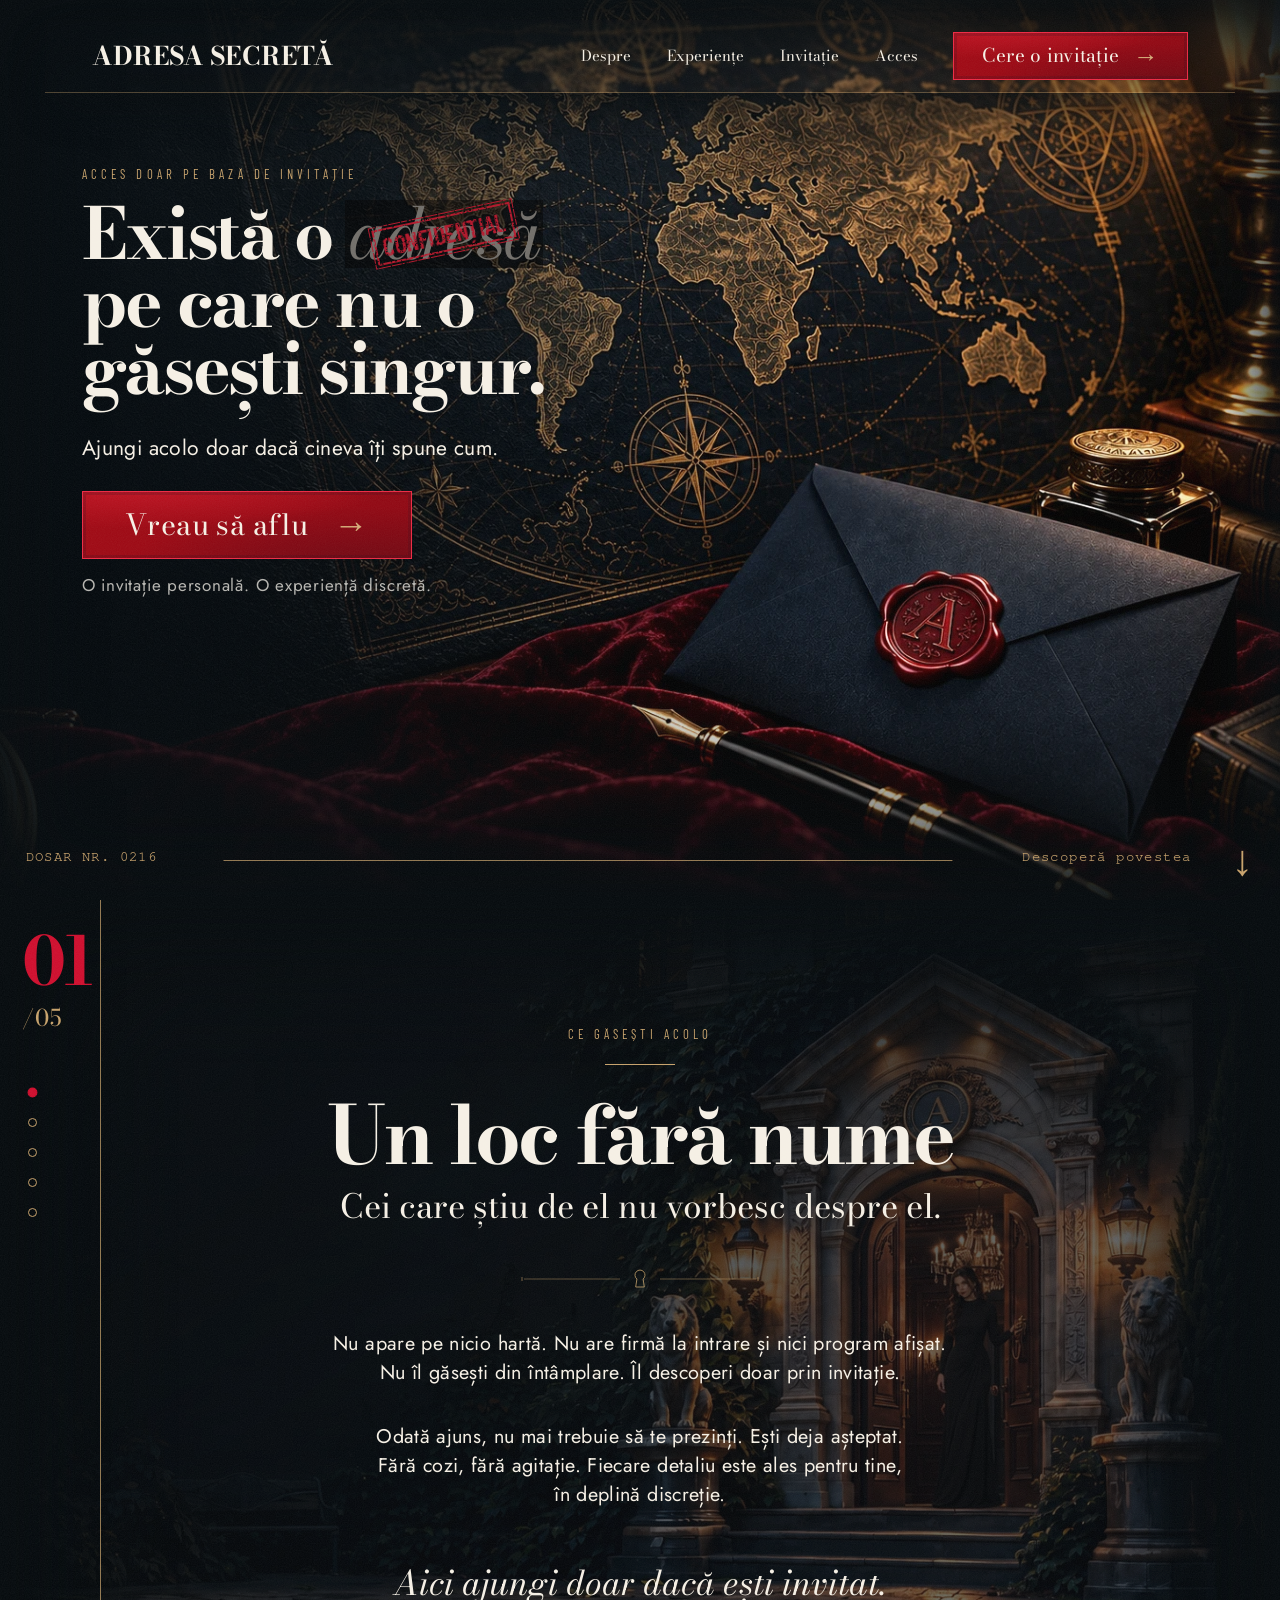
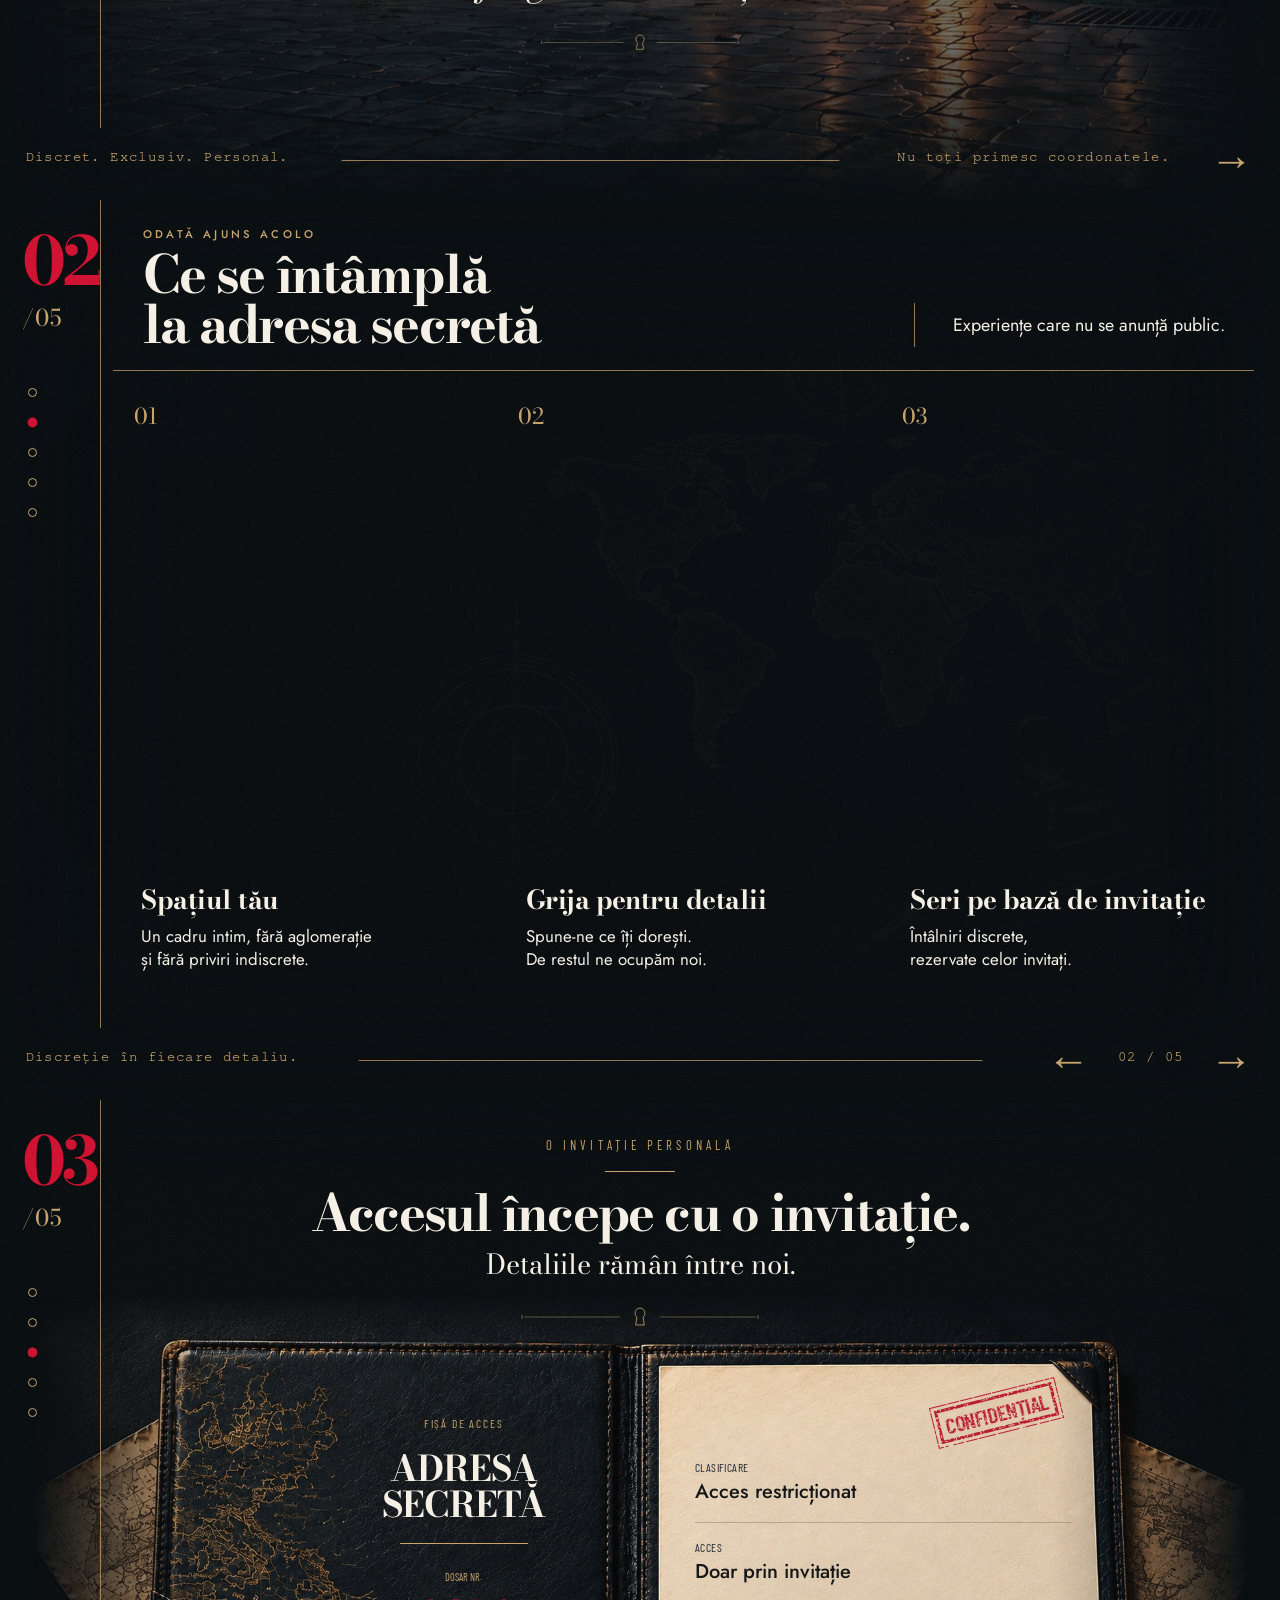
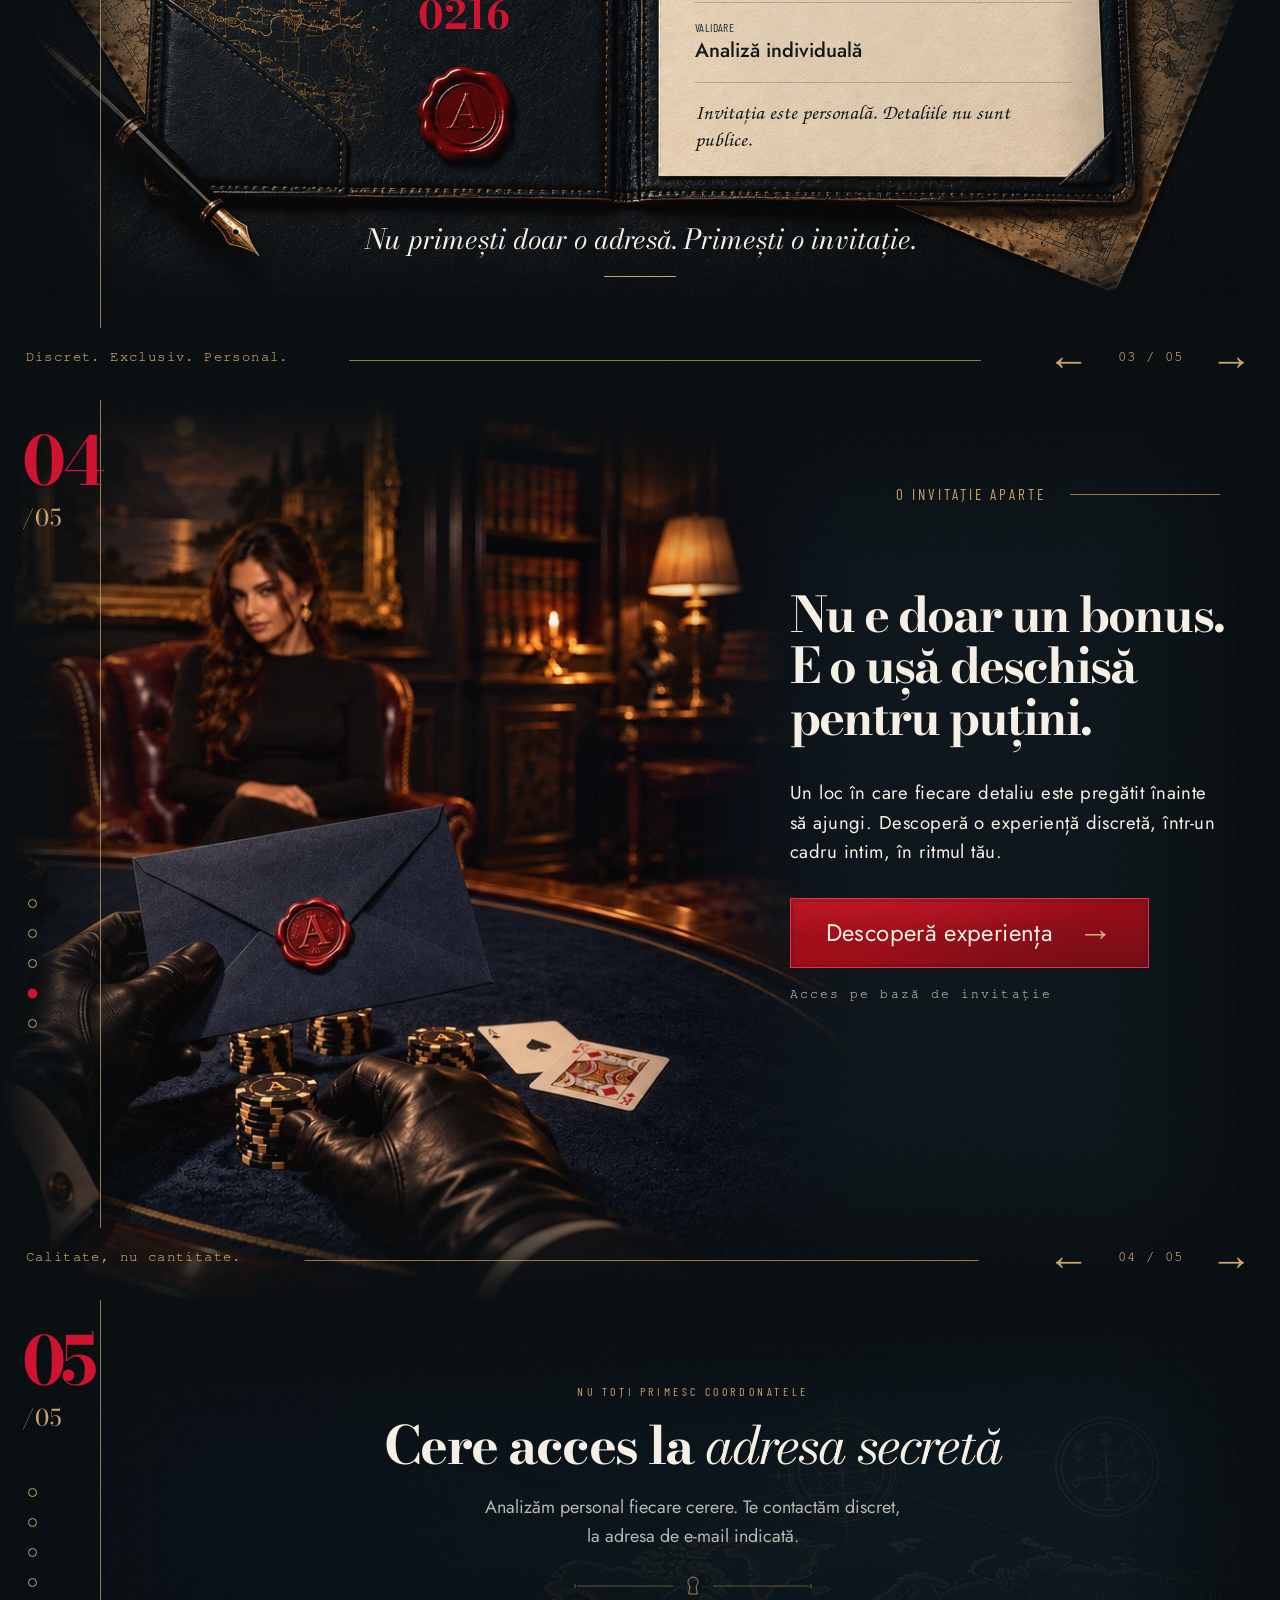
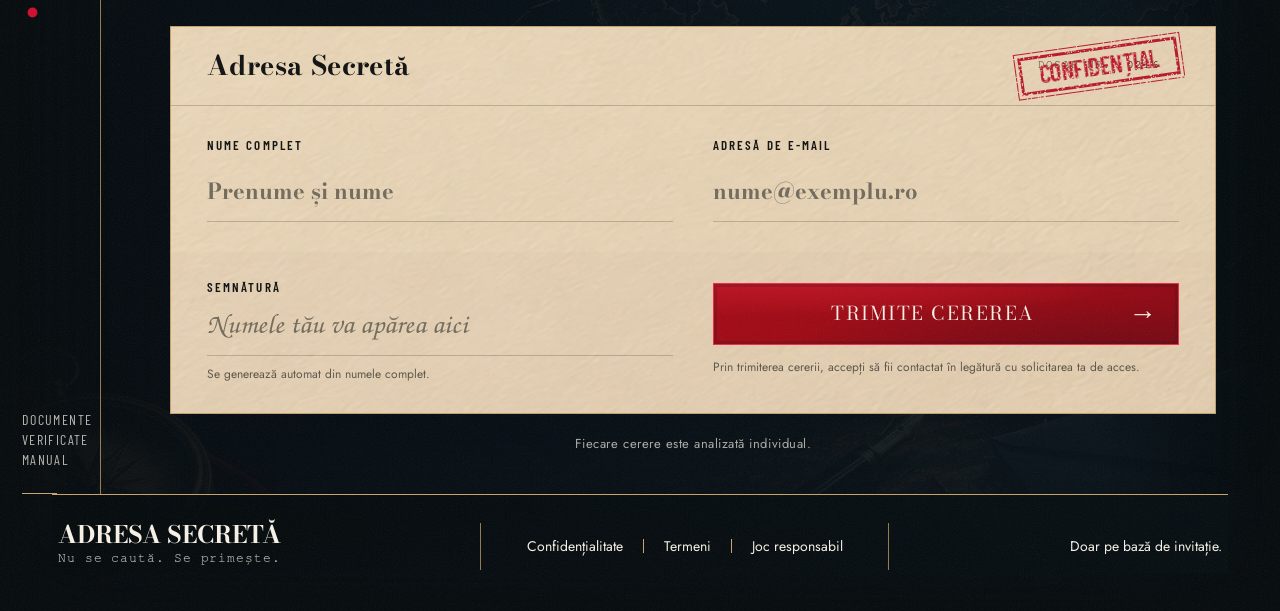
==== index.html @ 22acb85d "fix" ====
<!doctype html>
<html lang="ro">
  <head>
    <meta charset="utf-8" />
    <meta name="viewport" content="width=device-width,initial-scale=1" />
    <title>Adresa Secretă - Acces Doar Pe Bază De Invitație | Dosar 0216</title>
    <meta
      name="description"
      content="Există o adresă pe care nimeni n-o găsește singur. Acces discret, doar pe bază de invitație: spațiu privat, cereri tratate prioritar, seri fără anunț public. Cere să afli adresa."
    />
    <meta
      name="keywords"
      content="adresa secreta, acces pe baza de invitatie, club privat, membru select, experienta exclusiva, dosar 0216"
    />
    <meta name="author" content="Adresa Secretă" />
    <meta
      name="robots"
      content="index,follow,max-image-preview:large,max-snippet:-1"
    />
    <link rel="canonical" href="https://adresasecreta.ro/" />
    <link rel="alternate" hreflang="ro" href="https://adresasecreta.ro/" />
    <meta name="theme-color" content="#05090c" />
    <meta name="color-scheme" content="dark" />
    <meta name="format-detection" content="telephone=no" />

    <!-- Open Graph -->
    <meta property="og:type" content="website" />
    <meta property="og:site_name" content="Adresa Secretă" />
    <meta property="og:locale" content="ro_RO" />
    <meta property="og:url" content="https://adresasecreta.ro/" />
    <meta
      property="og:title"
      content="Adresa Secretă - Acces Doar Pe Bază De Invitație"
    />
    <meta
      property="og:description"
      content="Se ajunge acolo doar dacă cineva îți spune cum. Dosar 0216 - acces restricționat."
    />
    <meta
      property="og:image"
      content="https://adresasecreta.ro/assets/generated/social-preview.jpg"
    />
    <meta
      property="og:image:secure_url"
      content="https://adresasecreta.ro/assets/generated/social-preview.jpg"
    />
    <meta property="og:image:type" content="image/jpeg" />
    <meta property="og:image:width" content="1672" />
    <meta property="og:image:height" content="941" />
    <meta
      property="og:image:alt"
      content="Hartă aurie și invitație cu sigiliu roșu — Adresa Secretă"
    />

    <!-- Twitter -->
    <meta name="twitter:card" content="summary_large_image" />
    <meta
      name="twitter:title"
      content="Adresa Secretă - Acces Doar Pe Bază De Invitație"
    />
    <meta
      name="twitter:description"
      content="Se ajunge acolo doar dacă cineva îți spune cum. Dosar 0216 - acces restricționat."
    />
    <meta
      name="twitter:image"
      content="https://adresasecreta.ro/assets/generated/social-preview.jpg"
    />
    <meta
      name="twitter:image:alt"
      content="Hartă aurie și invitație cu sigiliu roșu — Adresa Secretă"
    />

    <!-- Icons & manifest -->
    <link rel="icon" href="assets/favicon.svg" type="image/svg+xml" />
    <link
      rel="icon"
      href="assets/favicon-32.png"
      sizes="32x32"
      type="image/png"
    />
    <link rel="apple-touch-icon" href="assets/apple-touch-icon.png" />
    <link rel="manifest" href="site.webmanifest" />
    <meta name="apple-mobile-web-app-title" content="Adresa Secretă" />
    <meta name="mobile-web-app-capable" content="yes" />
    <meta
      name="apple-mobile-web-app-status-bar-style"
      content="black-translucent"
    />

    <link rel="preload" as="image" href="assets/generated/hero-map-velvet-v3.webp" fetchpriority="high" />
    <link rel="preload" as="font" type="font/ttf" href="assets/fonts/bodoni-moda-bold.ttf" crossorigin />
    <link rel="stylesheet" href="styles.css" />
    <link rel="stylesheet" href="motion.css" />
    <link rel="stylesheet" href="modal.css" />

    <script>
      /* Arms the motion layer before first paint. The loader stays until
   motion.js finishes: DOM + assets, then a 2s hold. No timed fallback. */
      (function (d) {
        var r = d.documentElement;
        r.className += " js-motion is-loading";
        if ("scrollRestoration" in history)
          history.scrollRestoration = "manual";
      })(document);
    </script>
    <script src="motion.js" defer></script>
    <script src="modal.js" defer></script>
    <script src="form.js?v=20260921-2" defer></script>
    <script src="interactions.js" defer></script>

    <script type="application/ld+json">
      {
        "@context": "https://schema.org",
        "@graph": [
          {
            "@type": "Organization",
            "@id": "https://adresasecreta.ro/#organizatie",
            "name": "Adresa Secretă",
            "url": "https://adresasecreta.ro/",
            "description": "Acces discret, doar pe bază de invitație. Dosar 0216.",
            "slogan": "Nu se caută. Se primește.",
            "logo": {
              "@type": "ImageObject",
              "url": "https://adresasecreta.ro/assets/apple-touch-icon.png",
              "width": 180,
              "height": 180
            },
            "image": "https://adresasecreta.ro/assets/generated/social-preview.jpg",
            "contactPoint": {
              "@type": "ContactPoint",
              "contactType": "cereri de acces",
              "availableLanguage": ["ro"]
            }
          },
          {
            "@type": "WebSite",
            "@id": "https://adresasecreta.ro/#site",
            "url": "https://adresasecreta.ro/",
            "name": "Adresa Secretă",
            "inLanguage": "ro-RO",
            "publisher": { "@id": "https://adresasecreta.ro/#organizatie" }
          },
          {
            "@type": "WebPage",
            "@id": "https://adresasecreta.ro/#pagina",
            "url": "https://adresasecreta.ro/",
            "name": "Adresa Secretă - Acces Doar Pe Bază De Invitație",
            "description": "Există o adresă pe care nimeni n-o găsește singur. Se ajunge acolo doar dacă cineva îți spune cum.",
            "inLanguage": "ro-RO",
            "isPartOf": { "@id": "https://adresasecreta.ro/#site" },
            "about": { "@id": "https://adresasecreta.ro/#organizatie" },
            "primaryImageOfPage": {
              "@type": "ImageObject",
              "url": "https://adresasecreta.ro/assets/generated/social-preview.jpg",
              "width": 1672,
              "height": 941
            }
          }
        ]
      }
    </script>
  </head>
  <body>
    <a class="skip-link" href="#despre">Sari la conținut</a>
    <svg
      class="filter-defs"
      xmlns="http://www.w3.org/2000/svg"
      aria-hidden="true"
    >
      <defs>
        <filter id="worn-ink" x="-5%" y="-5%" width="110%" height="110%">
          <feTurbulence
            type="fractalNoise"
            baseFrequency=".65"
            numOctaves="3"
            seed="21"
            result="noise"
          />
          <feColorMatrix in="noise" type="luminanceToAlpha" result="alpha" />
          <feComponentTransfer in="alpha" result="holes">
            <feFuncA type="discrete" tableValues="0 0 0 1 1" />
          </feComponentTransfer>
          <feComposite in="SourceGraphic" in2="holes" operator="out" />
        </filter>
      </defs>
    </svg>
    <div
      class="loader"
      id="loader"
      role="status"
      aria-live="polite"
      aria-busy="true"
    >
      <div class="loader-frame" aria-hidden="true">
        <span class="cross"></span>
        <span class="cross"></span>
        <span class="cross"></span>
        <span class="cross"></span>
      </div>
      <div class="loader-inner">
        <p class="loader-eyebrow">DOSAR NR. 0216 - ACCES RESTRICȚIONAT</p>
        <div class="loader-brand">
          <strong>ADRESA SECRETĂ</strong>
        </div>
        <span class="stamp loader-stamp" aria-hidden="true">CONFIDENȚIAL</span>
        <div class="loader-track" aria-hidden="true">
          <i id="loader-fill"></i>
        </div>
        <p class="loader-meta">
          <span id="loader-msg">SE VERIFICĂ AUTORIZAȚIA</span>
          <b id="loader-pct">0%</b>
        </p>
        <small class="loader-note"
          >Document confidențial - se deschide doar pentru persoane
          autorizate</small
        >
      </div>
      <small class="loader-dossier" aria-hidden="true"
        >AS · 0216 · MMXXVI</small
      >
    </div>
    <div class="site v2">
      <header class="site-nav">
        <a class="brand" href="#top" aria-label="Adresa Secretă — prima pagină"><strong>ADRESA SECRETĂ</strong></a>
        <nav class="desktop-nav" aria-label="Navigație principală"><a href="#despre">Despre</a><a href="#cum-functioneaza">Experiențe</a><a href="#acces">Invitație</a><a href="#contact">Acces</a></nav>
        <a class="primary nav-cta" href="#contact">Cere o invitație <span aria-hidden="true">→</span></a>
        <details class="mobile-menu"><summary>Meniu <span aria-hidden="true">☰</span></summary><nav aria-label="Navigație mobilă"><a href="#despre">Despre</a><a href="#cum-functioneaza">Experiențe</a><a href="#acces">Invitație</a><a href="#contact">Acces</a></nav></details>
      </header>
      <main>
      <section class="hero screen" id="top" data-live-bg aria-labelledby="hero-title">
        <img class="hero-image" src="assets/generated/hero-map-velvet-v3.webp" alt="Hartă aurie înclinată pe piele bleumarin, cu plic sigilat cu ceară roșie, stilou și catifea vișinie în prim-plan" fetchpriority="high" width="1659" height="948" />
        <div class="hero-copy">
          <p class="eyebrow">ACCES DOAR PE BAZĂ DE INVITAȚIE</p>
          <h1 id="hero-title"><span>Există o <button class="hero-address" type="button"><em>adresă</em><span class="stamp hero-stamp" aria-hidden="true">CONFIDENȚIAL</span></button></span><span>pe care nu o</span><span>găsești singur.</span></h1>
          <p class="lede">Ajungi acolo doar dacă cineva îți spune cum.</p>
          <a href="#contact" class="primary hero-cta">Vreau să aflu <span aria-hidden="true">→</span></a>
          <p class="hero-footnote">O invitație personală. O experiență discretă.</p>
        </div>
        <div class="sec-foot"><span>DOSAR NR. 0216</span><a href="#despre">Descoperă povestea <b aria-hidden="true">↓</b></a></div>
      </section>
      <section class="content-section s1 screen" id="despre" data-live-bg aria-labelledby="about-title">
        <div class="sec-bg" aria-hidden="true"></div><aside class="index-rail"><div><b>01</b><span>/05</span><nav class="rail-dots" aria-label="Navigație secțiuni"><a href="#despre" aria-label="Despre" aria-current="step"><span></span></a><a href="#cum-functioneaza" aria-label="Experiențe"><span></span></a><a href="#acces" aria-label="Invitație"><span></span></a><a href="#intrebari" aria-label="Experiența privată"><span></span></a><a href="#contact" aria-label="Acces"><span></span></a></nav></div></aside><a class="sec-tag" href="#contact">Acces privat</a>
        <div class="section-head"><p class="eyebrow">CE GĂSEȘTI ACOLO</p><h2 id="about-title">Un loc fără nume</h2><p class="serif-subtitle">Cei care știu de el nu vorbesc despre el.</p><img class="access-rule" src="assets/access-rule.svg" width="240" height="32" alt="" aria-hidden="true" /></div>
        <div class="s1-story"><p>Nu apare pe nicio hartă. Nu are firmă la intrare și nici program afișat.<br class="desktop-break" /> Nu îl găsești din întâmplare. Îl descoperi doar prin invitație.</p><p>Odată ajuns, nu mai trebuie să te prezinți. Ești deja așteptat.<br class="desktop-break" /> Fără cozi, fără agitație. Fiecare detaliu este ales pentru tine,<br class="desktop-break" /> în deplină discreție.</p><p class="closing-quote">Aici ajungi doar dacă ești invitat.</p><img class="access-rule" src="assets/access-rule.svg" width="240" height="32" alt="" aria-hidden="true" /></div>
        <div class="sec-foot"><span>Discret. Exclusiv. Personal.</span><a href="#cum-functioneaza">Nu toți primesc coordonatele. <b aria-hidden="true">→</b></a></div>
      </section>
      <section class="content-section s2 screen" id="cum-functioneaza" aria-labelledby="experience-title">
        <div class="sec-bg" aria-hidden="true"></div>
        <aside class="index-rail"><div><b>02</b><span>/05</span><nav class="rail-dots" aria-label="Navigație secțiuni"><a href="#despre" aria-label="Despre"><span></span></a><a href="#cum-functioneaza" aria-label="Experiențe" aria-current="step"><span></span></a><a href="#acces" aria-label="Invitație"><span></span></a><a href="#intrebari" aria-label="Experiența privată"><span></span></a><a href="#contact" aria-label="Acces"><span></span></a></nav></div></aside><a class="sec-tag" href="#contact">Acces privat</a>
        <header class="section-head"><p class="eyebrow">ODATĂ AJUNS ACOLO</p><h2 id="experience-title">Ce se întâmplă<br />la adresa secretă</h2><p>Experiențe care nu se anunță public.</p></header>
        <div class="items s2-steps">
          <article class="item">
            <div class="item-image"><img src="assets/generated/woman-entrance-v2.webp" alt="Gazdă în rochie neagră la intrarea luminată a clubului, între doi lei de piatră și uși aurii deschise" loading="lazy" decoding="async" width="1254" height="1254" /></div>
            <span class="item-no">01</span>
            <div class="item-content"><h3>Spațiul tău</h3><p>Un cadru intim, fără aglomerație<br /> și fără priviri indiscrete.</p></div>
          </article>
          <article class="item">
            <div class="item-image"><img src="assets/generated/private-lounge.webp" alt="Salon privat cu canapele din catifea bleumarin, masă de marmură și șemineu aprins, în lumină caldă" loading="lazy" decoding="async" width="1254" height="1254" /></div>
            <span class="item-no">02</span>
            <div class="item-content"><h3>Grija pentru detalii</h3><p>Spune-ne ce îți dorești.<br /> De restul ne ocupăm noi.</p></div>
          </article>
          <article class="item">
            <div class="item-image"><img src="assets/generated/private-evening-v2.webp" alt="Masă discretă de joc cu jetoane și pahar de cristal în prim-plan, cu femeia în rochie neagră așezată într-un fotoliu în fundal" loading="lazy" decoding="async" width="1254" height="1254" /></div>
            <span class="item-no">03</span>
            <div class="item-content"><h3>Seri pe bază de invitație</h3><p>Întâlniri discrete,<br /> rezervate celor invitați.</p></div>
          </article>
        </div><div class="sec-foot"><span>Discreție în fiecare detaliu.</span><nav class="page-arrows" aria-label="Continuă explorarea"><a href="#despre" aria-label="Secțiunea anterioară">←</a><span>02 / 05</span><a href="#acces" aria-label="Secțiunea următoare">→</a></nav></div>
      </section>
      <section class="access-wrap screen" id="acces" aria-labelledby="invitation-title">
        <aside class="index-rail"><div><b>03</b><span>/05</span><nav class="rail-dots" aria-label="Navigație secțiuni"><a href="#despre" aria-label="Despre"><span></span></a><a href="#cum-functioneaza" aria-label="Experiențe"><span></span></a><a href="#acces" aria-label="Invitație" aria-current="step"><span></span></a><a href="#intrebari" aria-label="Experiența privată"><span></span></a><a href="#contact" aria-label="Acces"><span></span></a></nav></div></aside><a class="sec-tag" href="#contact">Acces privat</a>
        <header class="section-head"><p class="eyebrow">O INVITAȚIE PERSONALĂ</p><h2 id="invitation-title">Accesul începe cu o invitație.</h2><p class="serif-subtitle">Detaliile rămân între noi.</p><img class="access-rule" src="assets/access-rule.svg" width="240" height="32" alt="" aria-hidden="true" /></header>
        <article class="access-document" aria-labelledby="dossier-title">
          <img class="folio-art" src="assets/generated/open-invitation-folio.webp" alt="" loading="lazy" decoding="async" width="1774" height="887" />
          <div class="access-identity">
            <div class="access-identity-copy">
              <p class="access-top">FIȘĂ DE ACCES</p>
              <h3 id="dossier-title">ADRESA<br />SECRETĂ</h3>
              <div class="file-number"><small>DOSAR NR.</small><b>0216</b></div>
            </div>
          </div>
          <div class="access-card">
            <span class="stamp access-stamp">CONFIDENȚIAL</span>
            <dl class="access-grid">
              <div><dt>CLASIFICARE</dt><dd>Acces restricționat</dd></div>
              <div><dt>ACCES</dt><dd>Doar prin invitație</dd></div>
              <div><dt>VALIDARE</dt><dd>Analiză individuală</dd></div>
            </dl>
            <p class="access-bottom">Invitația este personală. Detaliile nu sunt publice.</p>
          </div>
        </article>
        <p class="access-quote closing-quote">Nu primești doar o adresă. Primești o invitație.</p>
        <div class="sec-foot"><span>Discret. Exclusiv. Personal.</span><nav class="page-arrows" aria-label="Continuă explorarea"><a href="#cum-functioneaza" aria-label="Secțiunea anterioară">←</a><span>03 / 05</span><a href="#intrebari" aria-label="Secțiunea următoare">→</a></nav></div>
      </section>
      <section class="content-section s3 screen" id="intrebari" data-live-bg aria-labelledby="private-title">
        <div class="sec-bg" aria-hidden="true"></div><aside class="index-rail"><div><b>04</b><span>/05</span><nav class="rail-dots" aria-label="Navigație secțiuni"><a href="#despre" aria-label="Despre"><span></span></a><a href="#cum-functioneaza" aria-label="Experiențe"><span></span></a><a href="#acces" aria-label="Invitație"><span></span></a><a href="#intrebari" aria-label="Experiența privată" aria-current="step"><span></span></a><a href="#contact" aria-label="Acces"><span></span></a></nav></div></aside><p class="sec-tag">O invitație aparte</p>
        <div class="section-head"><h2 id="private-title">Nu e doar un bonus.<br />E o ușă deschisă<br />pentru puțini.</h2><p class="s3-copy">Un loc în care fiecare detaliu este pregătit înainte să ajungi. Descoperă o experiență discretă, într-un cadru intim, în ritmul tău.</p><a href="#contact" class="primary s3-cta">Descoperă experiența <span aria-hidden="true">→</span></a><small class="s3-note">Acces pe bază de invitație</small></div>
        <div class="sec-foot"><span>Calitate, nu cantitate.</span><nav class="page-arrows" aria-label="Continuă explorarea"><a href="#acces" aria-label="Secțiunea anterioară">←</a><span>04 / 05</span><a href="#contact" aria-label="Secțiunea următoare">→</a></nav></div>
      </section>
      <section class="apply screen" id="contact" data-live-bg aria-labelledby="apply-title">
        <div class="sec-bg" aria-hidden="true"></div><aside class="index-rail"><div><b>05</b><span>/05</span><nav class="rail-dots" aria-label="Navigație secțiuni"><a href="#despre" aria-label="Despre"><span></span></a><a href="#cum-functioneaza" aria-label="Experiențe"><span></span></a><a href="#acces" aria-label="Invitație"><span></span></a><a href="#intrebari" aria-label="Experiența privată"><span></span></a><a href="#contact" aria-label="Acces" aria-current="step"><span></span></a></nav></div><small>DOCUMENTE<br />VERIFICATE<br />MANUAL</small></aside><span class="sec-tag">Acces privat</span>
        <div class="apply-layout">
          <header class="apply-content">
            <p class="eyebrow">NU TOȚI PRIMESC COORDONATELE</p>
            <h2 id="apply-title">Cere acces la <em>adresa secretă</em></h2>
            <p class="apply-intro">Analizăm personal fiecare cerere. Te contactăm discret,<br class="desktop-break" /> la adresa de e-mail indicată.</p>
            <img class="access-rule" src="assets/access-rule.svg" width="240" height="32" alt="" aria-hidden="true" />
          </header>
          <form class="access-form request-dossier" id="access-form" method="post" autocomplete="on" aria-labelledby="request-title" novalidate>
            <div class="request-heading">
              <h3 id="request-title" class="request-brand">Adresa Secretă</h3>
              <div class="request-reference">
                <p class="request-file">DOSAR NR. <b>0216</b></p>
                <span class="stamp request-stamp" role="status" aria-live="polite" aria-atomic="true">CONFIDENȚIAL</span>
              </div>
            </div>
            <div class="hp" aria-hidden="true"><label for="company">Companie</label><input id="company" name="company" type="text" tabindex="-1" autocomplete="off" /></div>
            <div class="request-fields">
              <div class="form-field">
                <label for="fullName"><span class="field-number" aria-hidden="true">01</span> Nume complet</label>
                <input required id="fullName" name="fullName" type="text" autocomplete="name" minlength="2" maxlength="80" spellcheck="false" placeholder="Prenume și nume" aria-describedby="name-error" />
                <p id="name-error" class="field-error" data-error-for="fullName" hidden></p>
              </div>
              <div class="form-field">
                <label for="email"><span class="field-number" aria-hidden="true">02</span> Adresă de e-mail</label>
                <input required id="email" name="email" type="email" autocomplete="email" maxlength="254" inputmode="email" spellcheck="false" autocapitalize="off" placeholder="nume@exemplu.ro" aria-describedby="email-error" />
                <p id="email-error" class="field-error" data-error-for="email" hidden></p>
              </div>
            </div>
            <div class="request-completion">
              <div class="form-field request-signature">
                <label for="signature">Semnătură</label>
                <input id="signature" name="signature" type="text" disabled aria-disabled="true" placeholder="Numele tău va apărea aici" aria-describedby="signature-help signature-error" />
                <small id="signature-help" class="field-help">Se generează automat din numele complet.</small>
                <p id="signature-error" class="field-error" data-error-for="signature" hidden></p>
              </div>
              <div class="request-action">
                <button class="primary submit-button" type="submit">TRIMITE CEREREA</button>
                <p class="form-note">Prin trimiterea cererii, accepți să fii contactat în legătură cu solicitarea ta de acces.</p>
              </div>
            </div>
            <p class="form-status" role="status" aria-live="polite"></p>
            <p class="success" role="status" tabindex="-1">Cererea a fost trimisă. Te vom contacta discret.</p>
          </form>
          <p class="apply-note">Fiecare cerere este analizată individual.</p>
        </div>
        <footer class="site-footer"><div class="footer-brand"><a href="#top">ADRESA SECRETĂ</a><span>Nu se caută. Se primește.</span></div><div class="footer-links"><span>Confidențialitate</span><i aria-hidden="true"></i><span>Termeni</span><i aria-hidden="true"></i><span>Joc responsabil</span></div><small>Doar pe bază de invitație.</small></footer>
      </section>
      </main>
    </div>
    <div class="modal" id="acces-modal" role="dialog" aria-modal="true" aria-labelledby="acces-modal-title" hidden><div class="modal-panel"><button class="modal-close" type="button" aria-label="Închide"><span>Închide</span><i aria-hidden="true">×</i></button><div class="modal-body"><p class="modal-eyebrow">DOSAR NR. 0216 · ACCES PRIVAT</p><h2 id="acces-modal-title">Cere acces la<br />adresa secretă</h2><p class="modal-lede">Analizăm personal fiecare cerere. Te contactăm discret, la adresa de e-mail indicată.</p><img class="access-rule" src="assets/access-rule.svg" width="240" height="32" alt="" aria-hidden="true" /><form class="access-form" id="modal-access-form" method="post" autocomplete="on" novalidate>
      <p class="form-heading">CERERE DE ACCES</p>
      <div class="hp" aria-hidden="true"><label for="modal-company">Companie</label><input id="modal-company" name="company" type="text" tabindex="-1" autocomplete="off" /></div>
      <div class="form-field"><label for="modal-fullName">Nume complet</label><input required id="modal-fullName" name="fullName" type="text" autocomplete="name" minlength="2" maxlength="80" spellcheck="false" placeholder="Prenume și nume" aria-describedby="modal-name-error" /><p id="modal-name-error" class="field-error" data-error-for="fullName" hidden></p></div>
      <div class="form-field"><label for="modal-email">Adresă de e-mail</label><input required id="modal-email" name="email" type="email" autocomplete="email" maxlength="254" inputmode="email" spellcheck="false" autocapitalize="off" placeholder="nume@exemplu.ro" aria-describedby="modal-email-error" /><p id="modal-email-error" class="field-error" data-error-for="email" hidden></p></div>
      <div class="form-field"><label for="modal-signature">Semnătură</label><input id="modal-signature" name="signature" type="text" disabled aria-disabled="true" placeholder="Numele tău va apărea aici" aria-describedby="modal-signature-help modal-signature-error" /><small id="modal-signature-help" class="field-help">Se generează automat din numele complet.</small><p id="modal-signature-error" class="field-error" data-error-for="signature" hidden></p></div>
      <button class="primary submit-button" type="submit">TRIMITE CEREREA</button>
      <p class="form-note">Prin trimiterea cererii, accepți să fii contactat în legătură cu solicitarea ta de acces.</p>
      <p class="form-status" role="status" aria-live="polite"></p>
      <p class="success" role="status" tabindex="-1">Cererea a fost trimisă. Te vom contacta discret.</p>
    </form><small class="modal-dossier">Doar pe bază de invitație.</small></div></div></div>
  </body>
</html>
---- styles.css ----
/* Adresa Secretă — reference design. All photography and fonts are served locally. */
@font-face {
  font-family: ASDisplay;
  src: url('assets/fonts/bodoni-moda-bold.ttf') format('truetype');
  font-weight: 700;
  font-display: swap;
}

@font-face {
  font-family: ASDisplay;
  src: url('assets/fonts/bodoni-moda-regular.ttf') format('truetype');
  font-weight: 400 600;
  font-display: swap;
}

@font-face {
  font-family: ASDisplay;
  src: url('assets/fonts/bodoni-moda-italic.ttf') format('truetype');
  font-weight: 400 700;
  font-style: italic;
  font-display: swap;
}

@font-face {
  font-family: ASBody;
  src: url('assets/fonts/jost-regular.ttf') format('truetype');
  font-weight: 400;
  font-display: swap;
}

@font-face {
  font-family: ASBody;
  src: url('assets/fonts/jost-medium.ttf') format('truetype');
  font-weight: 500 700;
  font-display: swap;
}

@font-face {
  font-family: ASCondensed;
  src: url('assets/fonts/barlow-condensed.ttf') format('truetype');
  font-weight: 400;
  font-display: swap;
}

@font-face {
  font-family: ASCondensed;
  src: url('assets/fonts/barlow-condensed-semibold.ttf') format('truetype');
  font-weight: 600 800;
  font-display: swap;
}

@font-face {
  font-family: ASMono;
  src: url('assets/fonts/NimbusMonoPS-Regular.otf') format('opentype');
  font-display: swap;
}

@font-face {
  font-family: ASSignature;
  src: url('assets/fonts/Z003-MediumItalic.otf') format('opentype');
  font-weight: 400;
  font-display: swap;
}

:root {
  --white: #f5efe4;
  --cream: #f5efe4;
  --gold: #c6a16a;
  --muted: #b6b5b0;
  --red: #ce0c2c;
  --serif: ASDisplay,Georgia,serif;
  --body: ASBody,Arial,sans-serif;
  --label: ASCondensed,Arial,sans-serif;
  --mono: ASMono,monospace;
  --line: rgba(198,161,106,.73);
  --line-soft: rgba(198,161,106,.37);
  --frame: 20px;
  --index-rail-width: clamp(94px,7.9vw,150px);
  --img-grain: url('assets/grain.svg');
  --line-loader: #c6a16a66;
  --line-track: #c6a16a33;
  --red-stamp-ink: #bf142b;
  --sage-100: #f5efe4;
  --sage-400: #b6b5b0;
  --sage-600: #c6a16a;
  --sage-700: #999b98;
  --sage-800: #969a96;

  /* Original atmosphere: shared by every section and the loading screen. */
  --ink: #060c10;
  --navy: #091720;
  --ink-loader: #04080b;
  --ink-page: #05090c;
  --ink-hero: #03090d;
  --ink-access: #050b0e;
  --ink-menu: #071018;
  --red-deep: #7c0a16;
  --red-edge: #e2464d;
  --shadow-card: #0009;
  --shadow-btn: #28030938;
  --shadow-redaction: #b6bab536;
  --shadow-section: #04090c;
  --section-pad-y: 55px;
  --scrim-section: linear-gradient(
      90deg,
      var(--shadow-section) 0%,
      transparent 14%,
      transparent 86%,
      var(--shadow-section) 100%
    ),
    linear-gradient(
      180deg,
      #04090ce8 0%,
      transparent 18%,
      transparent 82%,
      #04090ce8 100%
    );
  --red-stamp-outline: #b90d2288;
  --bg-site: linear-gradient(115deg, #03070acc, #061019e8);
  --bg-nav: linear-gradient(90deg, #060c10d9, #081118b8);
  --bg-primary: radial-gradient(135% 120% at 16% -15%, #c31424 0%, transparent 58%),
    radial-gradient(120% 150% at 88% 115%, #6d0711 0%, transparent 62%),
    linear-gradient(135deg, #a10813, #8b0611);
  --bg-section: linear-gradient(110deg, #050c1200, #06131b00);
  --bg-section-light: linear-gradient(#f3f0e65c, #dfdbd335);
  --bg-s3: linear-gradient(135deg, #03090ced, #081116eb);
  --bg-apply: linear-gradient(95deg, #040a0fef, #051219ed);
  --bg-footer: linear-gradient(120deg, #02070aec, #040c10db);
  --bg-redaction: linear-gradient(155deg, #000d, #03080bdd);
  --bg-loader: radial-gradient(125% 95% at 50% 38%, #0d1a24d9, #04090cf2 70%),
    linear-gradient(160deg, #070e14, #03080b);
  --bg-progress: linear-gradient(90deg, var(--red-deep), var(--red-edge));
  --bg-barcode: repeating-linear-gradient(
    90deg,
    #172022 0 1px,
    transparent 1px 3px,
    #172022 3px 5px,
    transparent 5px 6px,
    #172022 6px 7px,
    transparent 7px 10px
  );
  --scrim-hero: linear-gradient(
    90deg,
    #03090de0 0%,
    #03090d99 27%,
    #03090d2b 49%,
    transparent 66%
  ), linear-gradient(
    180deg,
    #04090cb3 0%,
    transparent 24%,
    transparent 78%,
    #04090ccc 100%
  );
  --scrim-hero-photo: linear-gradient(
    0deg,
    #03090d,
    #03090d5c 38%,
    #03090d12 72%,
    #03090d2b
  );
  --scrim-access: linear-gradient(90deg, #07101715, #020a0f77 52%, #06121c44),
    linear-gradient(
      0deg,
      #040c11bb,
      transparent 30%,
      transparent 70%,
      #040c1180
    );
  --scrim-loader: linear-gradient(0deg, #02080bd9, transparent 45%, #02080b99);
  --img-hero-image: url('assets/generated/hero-map-v2.webp');
  --grain-opacity: .13;
  --ambient-opacity: .055;
}

* {
  box-sizing: border-box;
}

html {
  scroll-behavior: smooth;
  scroll-padding-top: 0;
}

body {
  margin: 0;
  background: var(--ink-page);
  color: var(--white);
  font: 400 18px/1.5 var(--body);
  -webkit-font-smoothing: antialiased;
}

body,button,input {
  font-synthesis: none;
}

a {
  color: inherit;
  text-decoration: none;
}

button,input {
  font: inherit;
}

button,a,summary {
  -webkit-tap-highlight-color: transparent;
}

button,summary {
  cursor: pointer;
}

img {
  display: block;
  max-width: 100%;
}

h1,h2,h3,p {
  margin: 0;
}

h1,h2,h3 {
  font-family: var(--serif);
  font-weight: 700;
}

button {
  color: inherit;
}

i {
  font-style: normal;
}

::selection {
  color: var(--white);
  background: #9e1429;
}

:focus-visible {
  outline: 2px solid var(--gold);
  outline-offset: 6px;
}

[hidden] {
  display: none!important;
}

.filter-defs {
  position: absolute;
  width: 0;
  height: 0;
  overflow: hidden;
}

.skip-link {
  position: fixed;
  top: 10px;
  left: 20px;
  z-index: 400;
  padding: 12px 20px;
  background: var(--ink);
  border: 1px solid var(--gold);
  transform: translateY(-150%);
}

.skip-link:focus {
  transform: none;
}

.site {
  position: relative;
  isolation: isolate;
  overflow: hidden;
  background: var(--bg-site), var(--ink-page);
}

/* The original continuous grain sits over photography and empty areas alike. */
.site:after {
  content: "";
  position: absolute;
  inset: 0;
  z-index: 20;
  pointer-events: none;
  opacity: var(--grain-opacity);
  background: var(--img-grain) repeat;
  mix-blend-mode: screen;
}

.screen {
  position: relative;
  isolation: isolate;
  min-height: max(760px,100svh);
  overflow: hidden;
  background: var(--bg-section), var(--ink-page);
}

.screen:before {
  content: "";
  position: absolute;
  inset: 0;
  z-index: -1;
  background: var(--scrim-section);
  box-shadow: inset 0 0 72px 24px var(--shadow-section);
  pointer-events: none;
}

.screen:after {
  content: "";
  position: absolute;
  /* inset: var(--frame); */
  /* border: 1px solid var(--line); */
  pointer-events: none;
  z-index: 5;
}

.sec-bg {
  position: absolute;
  inset: 0;
  z-index: -2;
  background-size: cover;
  background-position: center;
  transform: translate3d(0,calc(var(--p,0)*-14px),0);
  pointer-events: none;
}

.eyebrow {
  color: var(--gold);
  font: 400 clamp(12px,1vw,16px)/1.5 var(--label);
  letter-spacing: .32em;
  text-transform: uppercase;
}

.primary {
  position: relative;
  display: inline-flex;
  align-items: center;
  justify-content: center;
  gap: 25px;
  min-height: 64px;
  padding: 14px 34px;
  border: 1px solid #ec2842;
  box-shadow: inset 0 0 0 3px #390c1d38;
  background: var(--bg-primary);
  color: var(--cream);
  font: 400 26px/1.25 var(--serif);
  letter-spacing: .015em;
  text-align: center;
  transition: filter .25s,box-shadow .25s,transform .25s;
}

.primary:hover {
  filter: brightness(1.16);
  box-shadow: 0 8px 30px #a2082226,inset 0 0 0 3px #390c1d38;
}

.primary span {
  font: 300 35px/1 var(--body);
  color: #d4ad79;
}

.primary:disabled {
  opacity: .65;
  cursor: wait;
  transform: none;
}

.access-rule {
  display: block;
  width: 240px;
  max-width: 100%;
  height: auto;
  margin: 30px auto;
}

.stamp {
  display: inline-block;
  width: max-content;
  padding: .08em .24em;
  border: 3px solid currentColor;
  outline: 1px solid currentColor;
  outline-offset: 3px;
  color: #b71329;
  font: 600 34px/1.1 var(--label);
  transform: rotate(-14deg);
  filter: url(#worn-ink);
  letter-spacing: -.02em;
}

.site-nav {
  position: absolute;
  top: var(--frame);
  left: calc(var(--frame) + 25px);
  right: calc(var(--frame) + 25px);
  z-index: 10;
  height: 73px;
  display: flex;
  align-items: center;
  gap: 35px;
  padding: 0 3.7vw;
  backdrop-filter: blur(1.5px);
  border-bottom: 1px solid var(--line-soft);
  /* background: var(--bg-nav); */
  box-shadow: 0 20px 40px -12px var(--shadow-section);
}

.brand {
  margin-right: auto;
  white-space: nowrap;
  font: 700 clamp(22px,2vw,34px)/1 var(--serif);
  letter-spacing: .015em;
}

.desktop-nav {
  display: flex;
  align-items: center;
  gap: 36px;
  font: 400 15px/1.2 var(--serif);
}

.desktop-nav a {
  padding: 16px 0;
  transition: color .2s;
}

.desktop-nav a:hover {
  color: var(--gold);
}

.nav-cta {
  font-size: 19px;
  min-height: 48px;
  padding: 10px 28px;
  gap: 14px;
}

.nav-cta span {
  font-size: 25px;
}

.mobile-menu {
  display: none;
}

.hero {
  min-height: max(760px,100svh);
  background: var(--ink-hero);
}

.hero-image {
  position: absolute;
  inset: 0;
  z-index: -2;
  width: 100%;
  height: 100%;
  object-fit: cover;
  object-position: right center;
  transform: none;
}

.hero:before {
  background: var(--scrim-hero);
  opacity: 1;
  z-index: -1;
}

.hero-copy {
  position: relative;
  width: 53%;
  padding-top: clamp(165px,18.3vh,230px);
  margin-left: 6.4vw;
  padding-bottom: 175px;
}

.hero .eyebrow {
  display: flex;
  align-items: center;
  gap: 18px;
  white-space: nowrap;
}

.form-field .field-number {
  display: none !important;

}

/* .hero .eyebrow:after {
  content: "";
  width: 180px;
  max-width: 23%;
  height: 1px;
  background: var(--line-soft);
} */

.hero h1 {
  font-size: clamp(56px,5.55vw,108px);
  line-height: .95;
  letter-spacing: -.03em;
  margin-top: 16px;
}

.hero h1>span {
  display: block;
}

.hero h1 em {
  font-weight: 400;
}

.lede {
  font-size: clamp(18px,1.65vw,30px);
  line-height: 1.45;
  margin-top: 30px;
  letter-spacing: .018em;
}

.hero-cta {
  margin-top: 28px;
  min-width: 330px;
  font-size: 29px;
  min-height: 68px;
}

.hero-footnote {
  margin-top: 14px;
  color: var(--muted);
  font-size: 17px;
  letter-spacing: .045em;
}

.hero-address {
  position: relative;
  isolation: isolate;
  display: inline-block;
  padding: 0;
  border: 0;
  background: transparent;
  font: inherit;
  letter-spacing: inherit;
  vertical-align: baseline;
  white-space: nowrap;
}

.s1 .sec-tag,.s2 .sec-tag, .access-wrap .sec-tag, .apply .sec-tag {
  display: none !important;
}


.hero-address:before {
  content: "";
  position: absolute;
  inset: 0 -.04em;
  z-index: 1;
  background: rgb(0 0 0 / 54%);
  pointer-events: none;
  transition: opacity .25s ease;
}

.hero-stamp {
  position: absolute;
  top: 50%;
  left: 50%;
  z-index: 2;
  font-size: .36em;
  border-width: .08em;
  outline-offset: .09em;
  opacity: .96;
  transform: translate(-50%,-50%) rotate(-12deg);
  pointer-events: none;
  transition: opacity .25s ease;
}

.hero-address:is(:hover,:focus):before,
.hero-address:is(:hover,:focus) .hero-stamp {
  opacity: 0;
}

.index-rail {
  position: absolute;
  left: 0;
  top: 0;
  bottom: 72px;
  width: var(--index-rail-width);
  border-right: 1px solid var(--line);
  display: flex;
  flex-direction: column;
  justify-content: space-between;
  padding: 30px 0 0 1.7vw;
  z-index: 3;
}

.index-rail b {
  display: block;
  color: var(--red);
  font: 700 67px/.95 var(--serif);
  letter-spacing: -.06em;
}

.index-rail>div>span {
  display: block;
  margin-top: 12px;
  color: var(--gold);
  font: 400 23px/1 var(--serif);
  letter-spacing: .04em;
}

.index-rail small {
  font: 400 14px/1.4 var(--label);
  color: var(--muted);
  letter-spacing: .1em;
}

.index-rail small:after {
  content: "";
  display: block;
  margin-top: 24px;
  width: 35px;
  height: 1px;
  background: var(--gold);
}

.rail-dots {
  display: flex;
  flex-direction: column;
  align-items: flex-start;
  gap: 1px;
  margin: 49px 0 0 -4px;
}

.rail-dots a {
  display: grid;
  place-items: center;
  width: 30px;
  height: 29px;
}

.rail-dots a span {
  width: 9px;
  height: 9px;
  border: 1px solid var(--gold);
  border-radius: 50%;
  transition: background .2s,transform .2s;
}

.rail-dots a[aria-current] span {
  background: var(--red);
  border-color: var(--red);
  transform: scale(1.1);
}

.rail-dots a:hover span {
  background: var(--gold);
  transform: scale(1.2);
}

.sec-tag {
  position: absolute;
  right: 60px;
  top: 67px;
  color: var(--gold);
  font: 400 15px/1.4 var(--label);
  letter-spacing: .2em;
  text-transform: uppercase;
  display: flex;
  align-items: center;
  gap: 24px;
  z-index: 3;
}

.sec-tag:before {
  content: "";
  width: 1px;
  height: 33px;
  background: var(--line-soft);
}

.section-head {
  text-align: center;
  position: relative;
}

.section-head h2 {
  letter-spacing: -.035em;
  line-height: 1.05;
}

.section-head .serif-subtitle {
  font: 400 clamp(25px,2.6vw,46px)/1.35 var(--serif);
  margin-top: 6px;
}

.closing-quote {
  font: italic 400 clamp(26px,2.65vw,48px)/1.4 var(--serif);
}

.sec-foot {
  position: absolute;
  bottom: 18px;
  left: 2vw;
  right: 2vw;
  min-height: 54px;
  padding: 10px 0 0;
  display: flex;
  align-items: center;
  justify-content: space-between;
  gap: 30px;
  color: var(--gold);
  font: 400 14px/1.5 var(--mono);
  letter-spacing: .1em;
}

.sec-foot>span {
  display: flex;
  align-items: center;
  flex: 1;
  min-width: 0;
  gap: clamp(10px,2vw,30px);
}

.sec-foot>span:after {
  content: "";
  flex: 1 0 20px;
  height: 1px;
  background: var(--line);
  transform: scaleX(.9);
}

.sec-foot>a {
  display: flex;
  align-items: center;
  gap: 40px;
}

.sec-foot b {
  font: 300 43px/1 var(--body);
}

.page-arrows {
  display: flex;
  align-items: center;
  gap: 26px;
  white-space: nowrap;
  color: inherit;
  font: inherit;
  letter-spacing: inherit;
}

.page-arrows a {
  display: grid;
  place-items: center;
  width: 45px;
  min-height: 44px;
  font: 300 43px/1 var(--body);
  transition: color .2s,transform .2s;
}

.page-arrows a:hover {
  color: var(--white);
  transform: translateX(3px);
}

.s1 {
  padding: 125px 8vw 136px;
}

/* The entrance stays faint behind the story; the section scrim softens its edges. */
.s1 .sec-bg {
  background-image: url('assets/generated/entrance-night-woman.webp');
  background-position: right center;
  opacity: 0.4;
  mask-image: linear-gradient(147deg, #040c1100, #000 63%, 72%, #000);
}

/* A barely visible engraved map sits behind the experience cards. */
.s2 .sec-bg {
  background-image: var(--img-hero-image);
  background-size: cover;
  background-position: center;
  opacity: .035;
  mask-image: radial-gradient(ellipse at 58% 48%, #000 18%, transparent 78%);
}

.s1 .section-head .eyebrow:after,.access-wrap .section-head .eyebrow:after {
  content: "";
  display: block;
  width: 70px;
  height: 1px;
  background: var(--gold);
  margin: 20px auto 28px;
}

.s1 h2 {
  font-size: clamp(56px,6.3vw,116px);
}

.s1 .access-rule {
  margin: 34px auto;
}

.s1-story {
  max-width: 1020px;
  margin: 0 auto;
  text-align: center;
  font-size: clamp(19px,1.55vw,28px);
  line-height: 1.45;
  letter-spacing: .018em;
}

.s1-story>p+p {
  margin-top: 36px;
}

.s1-story .closing-quote {
  margin-top: 51px;
  letter-spacing: 0;
}

.s1-story .access-rule {
  margin: 22px auto 0;
  width: 200px;
}

.s2 {
  display: flex;
  flex-direction: column;
  padding: 26px 2vw 98px calc(var(--index-rail-width) + 12px);
}

.s2:after {
  display: none;
}

.s2 .sec-tag {
  top: 28px;
  right: 2vw;
  font: 400 11px/1.5 var(--body);
  letter-spacing: .25em;
}

.s2 .sec-tag:before {
  display: none;
}

.s2 .section-head {
  display: grid;
  grid-template-columns: minmax(0,1fr) auto;
  column-gap: 3vw;
  padding: 0 2.3vw 20px;
  border-bottom: 1px solid var(--line);
  text-align: left;
}

.s2 .section-head .eyebrow {
  grid-column: 1;
  font-family: var(--body);
  font-size: clamp(11px,.88vw,16px);
  letter-spacing: .3em;
  font-weight: 500;
}

.s2 h2 {
  grid-column: 1;
  grid-row: 2;
  font-size: clamp(42px,4.1vw,78px);
  margin-top: 7px;
  line-height: .95;
}

.s2 .section-head>p:last-child {
  grid-column: 2;
  grid-row: 2;
  align-self: end;
  max-width: 31vw;
  padding: 9px 0 9px 3vw;
  margin: 0 0 3px;
  border-left: 1px solid var(--line);
  font-size: clamp(17px,1.4vw,25px);
  line-height: 1.45;
}

.s2-steps {
  display: grid;
  flex: 1;
  grid-template-columns: repeat(3,minmax(0,1fr));
  gap: clamp(12px,.9vw,20px);
  min-height: clamp(500px,43.1vw,830px);
  margin-top: 20px;
}

.item {
  position: relative;
  isolation: isolate;
  display: grid;
  align-items: end;
  min-width: 0;
  overflow: hidden;
  text-align: left;
}

.item-image {
  position: absolute;
  inset: 0 0 80px;
  z-index: -1;
  overflow: hidden;
  /* Fade the artwork into the section while keeping the copy crisp. */
  mask-image:
    linear-gradient(90deg,transparent,#0006 5%,#000 18%,#000 82%,#0006 95%,transparent),
    linear-gradient(180deg,transparent,#0008 7%,#000 18%,#000 62%,#0008 82%,transparent);
  mask-composite: intersect;
  mask-repeat: no-repeat;
}

.item img {
  width: 100%;
  height: 100%;
  object-fit: cover;
  transition: transform 1s cubic-bezier(.2,.65,.3,1),filter .6s;
}

.item:hover img {
  transform: scale(1.035);
  filter: brightness(1.06);
}

.item-content {
  position: relative;
  padding: 22px clamp(20px,2.2vw,40px) 30px;
}

.item-no {
  position: absolute;
  top: 8px;
  left: 8px;
  min-width: 50px;
  padding: 6px 10px 9px;
  color: var(--gold);
  font: 400 clamp(22px,1.65vw,30px)/1 var(--serif);
  text-align: center;
}

.item h3 {
  font-size: clamp(23px,2.05vw,40px);
  line-height: 1.18;
  letter-spacing: -.02em;
}

.item p {
  margin-top: 10px;
  font-size: clamp(16px,1.32vw,24px);
  line-height: 1.4;
}

/* S03: live text on the two leaves of the open invitation dossier. */
.access-wrap {
  --img-folio: url('assets/generated/open-invitation-folio.webp');
  --folio-ink: #19212a;
  --folio-line: #57513c55;
  min-height: max(800px,100svh);
  padding: 36px 2.5vw 105px;
}

.access-wrap .sec-tag {
  top: 42px;
  right: 3vw;
}

.access-wrap .section-head {
  position: relative;
  z-index: 2;
  max-width: 1300px;
  margin: 0 auto;
}

.access-wrap .section-head .eyebrow:after {
  margin: 16px auto 14px;
}

.access-wrap h2 {
  font-size: clamp(40px,3.95vw,76px);
  line-height: 1.07;
}

.access-wrap .section-head .serif-subtitle {
  font-size: clamp(24px,2.15vw,40px);
}

.access-wrap .access-rule {
  margin: 18px auto 0;
}

.access-document {
  position: relative;
  container-type: inline-size;
  width: 100%;
  max-width: 1850px;
  aspect-ratio: 2;
  margin: -3vw auto -6.5vw;
  isolation: isolate;
}

.folio-art {
  position: absolute;
  inset: 0;
  width: 100%;
  height: 100%;
  object-fit: contain;
  pointer-events: none;
  /* Feather the photograph on all four sides while the live text stays crisp. */
  mask-image:
    linear-gradient(90deg,transparent,#0003 4%,#000000b3 10%,#000 18%,#000 84%,#000000b3 92%,#0003 97%,transparent),
    linear-gradient(180deg,transparent,#000 7%,#000 88%,transparent);
  mask-composite: intersect;
  mask-repeat: no-repeat;
}

.access-identity {
  position: absolute;
  top: 20%;
  left: 25%;
  width: 21%;
  text-align: center;
}

.access-top {
  margin-bottom: 1.6cqw;
  color: var(--gold);
  font: 400 clamp(11px,.95cqw,18px)/1.2 var(--label);
  letter-spacing: .16em;
}

.access-identity h3 {
  color: var(--white);
  font-size: clamp(25px,2.9cqw,55px);
  line-height: 1.03;
  letter-spacing: -.025em;
}

.file-number {
  width: 50%;
  margin: 1.65cqw auto 0;
  padding-top: 1.5cqw;
  border-top: 1px solid var(--gold);
}

.file-number small {
  color: var(--gold);
  font: 400 clamp(10px,.85cqw,16px)/1.2 var(--label);
  white-space: nowrap;
}

.file-number b {
  display: block;
  margin-top: .4cqw;
  color: var(--red);
  font: 700 clamp(32px,3.2cqw,61px)/1.1 var(--serif);
}

.access-card {
  position: absolute;
  top: 13%;
  left: 54.5%;
  width: 31%;
  height: 63%;
  display: flex;
  flex-direction: column;
  padding-top: 5.7cqw;
  color: var(--folio-ink);
}

.access-grid {
  display: grid;
  flex: 1;
  grid-template-rows: repeat(3,1fr);
  margin: 0;
}

.access-grid>div {
  display: flex;
  flex-direction: column;
  justify-content: center;
  gap: .3cqw;
  padding: .9cqw 0;
  border-bottom: 1px solid var(--folio-line);
}

.access-grid dt {
  font: 400 clamp(10px,.95cqw,18px)/1.2 var(--label);
  letter-spacing: .04em;
}

.access-grid dd {
  margin: 0;
  color: #0e1010;
  font: 500 clamp(16px,1.65cqw,31px)/1.25 var(--body);
}

.access-bottom {
  margin-top: 1.7cqw;
  color: #0e1010;
  font: 400 clamp(17px,1.7cqw,32px)/1.3 ASSignature,Georgia,serif;
}

.access-stamp {
  position: absolute;
  top: 1.8cqw;
  right: 1.2cqw;
  font-size: clamp(18px,1.8cqw,34px);
}

.access-quote {
  position: relative;
  max-width: 1150px;
  margin: 0 auto;
  text-align: center;
  font-size: clamp(24px,2.15vw,40px);
}



.access-quote:after {
  content: "";
  display: block;
  width: 72px;
  height: 1px;
  background: var(--gold);
  margin: 18px auto 0;
}

.s3 {
  background: var(--bg-s3), var(--ink-page);
  padding: clamp(170px,21vh,260px) 4vw 160px 61.7vw;
}

.s3 .sec-bg {
  background-image: linear-gradient(90deg,transparent 40%,#03090c11 54%,#081116e8 67%,#081116 100%),url('assets/generated/invitation-table-focus-v3.webp');
  background-position: center;
}

.s3 .rail-dots {
  margin-top: 40vh;
}

.s3 .section-head {
  text-align: left;
}

.s3 h2 {
  font-size: clamp(38px,3.82vw,76px);
  line-height: 1.05;
  letter-spacing: -.04em;
  white-space: nowrap;
}

.s3-copy {
  font-size: clamp(18px,1.45vw,27px);
  line-height: 1.6;
  letter-spacing: .025em;
  margin-top: 35px;
}

.s3 .sec-tag {
  top: 84px;
}

.s3 .sec-tag:before {
  display: none;
}

.s3 .sec-tag:after {
  content: "";
  width: 150px;
  height: 1px;
  background: var(--line);
}

.s3-cta {
  font-family: var(--body);
  font-size: 24px;
  margin-top: 31px;
  min-height: 70px;
  padding-inline: 35px;
}

.s3-note {
  display: block;
  font: 400 13px/1.4 var(--mono);
  letter-spacing: .16em;
  color: var(--muted);
  margin-top: 20px;
}

.apply {
  padding: 82px 5vw 158px max(170px,12vw);
  min-height: max(850px,100svh);
}

.apply .sec-bg {
  background-image: var(--bg-apply), var(--img-hero-image);
  background-position: center;
  background-size: cover;
}

.apply .index-rail {
  bottom: 117px;
}

.apply .sec-tag {
  top: 49px;
  font-size: 13px;
  color: var(--muted);
  letter-spacing: .35em;
}

.apply .sec-tag:before {
  display: none;
}

.apply .sec-tag:after {
  content: "";
  height: 1px;
  width: 33px;
  background: var(--line);
}

.apply-layout {
  max-width: 1120px;
  margin-inline: auto;
}

.apply-content {
  min-width: 0;
  text-align: center;
}

.apply-content .eyebrow {
  font-size: 12px;
  letter-spacing: .3em;
}

.apply h2 {
  font-size: clamp(42px,4.1vw,72px);
  line-height: 1.12;
  letter-spacing: -.035em;
  margin-top: 16px;
  text-wrap: balance;
}

.apply h2 em {
  font-weight: 400;
}

.apply-intro {
  font-size: 18px;
  line-height: 1.6;
  margin: 18px auto 0;
  max-width: 590px;
  color: var(--muted);
}

.apply-content .access-rule {
  margin: 20px auto 24px;
}

.apply-note {
  color: var(--muted);
  font-size: 13px;
  margin-top: 20px;
  text-align: center;
  letter-spacing: .04em;
}

.access-form {
  position: relative;
  border: 1px solid var(--gold);
  padding: 31px 39px 29px;
  display: grid;
  gap: 34px;
  background: linear-gradient(135deg,#0a1518b3,#0a121666);
  box-shadow: inset 0 0 0 3px #050d1233;
}

.form-heading {
  font: 400 20px/1.4 var(--label);
  color: var(--gold);
  letter-spacing: .16em;
  margin-bottom: -14px;
}

.form-field {
  min-width: 0;
  display: grid;
  gap: 7px;
}

.form-field label {
  font-size: 17px;
  line-height: 1.4;
  letter-spacing: .015em;
}

.access-form input {
  display: block;
  width: 100%;
  min-width: 0;
  height: 65px;
  border: 1px solid #8b9390;
  background: linear-gradient(110deg,#071016ab,#101c2155);
  color: var(--white);
  border-radius: 0;
  padding: 12px 19px;
  font: 400 19px/1.4 var(--serif);
  outline: none;
  transition: border-color .2s,box-shadow .2s;
}

.access-form input::placeholder {
  color: #92948e;
  opacity: .8;
}

.access-form input:focus {
  border-color: var(--gold);
  box-shadow: 0 0 0 1px var(--gold);
}

.access-form input:disabled {
  opacity: 1;
  color: #c3bba9;
  background: #c3c6c309;
  font-style: italic;
}

.access-form input[aria-invalid=true] {
  border-color: #f3949d;
}

.field-help {
  font-size: 14px;
  color: #a2a5a2;
  letter-spacing: .02em;
}

.field-error,.form-status {
  color: #f6a5ad;
  font-size: 14px;
  line-height: 1.4;
}

.form-status:empty {
  display: none;
}

.hp {
  position: absolute;
  width: 1px;
  height: 1px;
  overflow: hidden;
  clip-path: inset(50%);
  white-space: nowrap;
}

.submit-button {
  width: 100%;
  min-height: 76px;
  font: 400 23px/1.2 var(--serif);
  letter-spacing: .08em;
  margin-top: 2px;
}

.submit-button:after {
  content: '→';
  position: absolute;
  right: 29px;
  font: 300 34px/1 var(--body);
}

.submit-button:disabled:after {
  display: none;
}

.form-note {
  color: var(--muted);
  font-size: 17px;
  line-height: 1.5;
  margin-top: -12px;
}

.success {
  display: none;
  font-size: 18px;
  color: var(--white);
  padding: 18px;
  border: 1px solid var(--line);
  background: #14231c;
}

.sent .success {
  display: block;
}

.sent .submit-button {
  opacity: .5;
  pointer-events: none;
}

/* The page form is a horizontal access dossier; shared field styles also serve the modal. */
.apply .request-dossier {
  --paper-ink: #0e1010;
  --paper-muted: #595448;
  --paper-line: #65583d55;
  --paper-focus: #705626;
  --paper-error: #922c37;
  display: block;
  padding: 0;
  color: var(--paper-ink);
  color-scheme: light;
  border-color: #bc9e67;
  /* Reuse only the blank paper at the center of the invitation's right page. */
  background:
    linear-gradient(#ead8b880,#ead8b880),
    #ead8b8 url('assets/generated/open-invitation-folio.webp') 78% 48% / 400% 400% no-repeat;
  box-shadow: 0 20px 70px #0003;
}

.request-heading {
  display: flex;
  align-items: center;
  justify-content: space-between;
  gap: 20px;
  padding: 21px 36px;
  border-bottom: 1px solid var(--paper-line);
}

.request-brand {
  margin: 0;
  color: var(--paper-ink);
  font: 700 clamp(22px,2.1vw,32px)/1 var(--serif);
  letter-spacing: .015em;
  white-space: nowrap;
}

.request-reference {
  position: relative;
  display: grid;
  align-items: center;
  width: 160px;
  min-height: 36px;
  text-align: center;
  flex-shrink: 0;
}

.request-file {
  margin: 0;
  color: var(--paper-muted);
  font: 11px/1.4 var(--mono);
  letter-spacing: .1em;
}

.request-file b {
  color: var(--paper-ink);
  font-weight: 400;
  margin-left: 8px;
}

.request-stamp {
  position: absolute;
  top: 50%;
  right: 0;
  width: 160px;
  box-sizing: border-box;
  flex-shrink: 0;
  text-align: center;
  font-size: 25px;
  transform: translateY(-50%) rotate(-8deg);
  pointer-events: none;
}

.request-stamp.is-ready {
  color: #267044;
}

.request-fields,
.request-completion {
  display: grid;
  grid-template-columns: repeat(2,minmax(0,1fr));
  gap: 40px;
  padding: 30px 36px;
}

.request-dossier .form-field {
  align-content: start;
  gap: 9px;
}

.request-dossier .form-field label {
  color: var(--paper-ink);
  font: 600 13px/1.4 var(--label);
  text-transform: uppercase;
  letter-spacing: .16em;
}

.field-number {
  margin-right: 12px;
  color: var(--paper-muted);
  font: 700 11px/1 var(--mono);
}

.request-dossier input {
  height: 58px;
  padding: 9px 0 12px;
  border: 0;
  border-bottom: 1px solid var(--paper-line);
  background: transparent;
  color: var(--paper-ink);
  font-size: 22px;
  font-weight: 700;
  box-shadow: none;
}

.request-dossier input::placeholder {
  color: #70695b;
  opacity: 1;
}

.request-dossier input:focus {
  background: #fffaf333;
  border-color: var(--paper-focus);
  box-shadow: none;
  outline: 1px solid var(--paper-focus);
  outline-offset: 4px;
}

.request-completion {
  /* border-top: 1px solid var(--paper-line); */
  background: #5b442c06;
  align-items: center;
  padding-block: 26px 30px;
}

.request-signature input:disabled {
  height: 51px;
  color: var(--paper-ink);
  background: transparent;
  font: 600 36px/1 ASSignature,Georgia,serif;
  padding: 2px 0 6px;
  border-bottom-color: var(--paper-line);
}

.request-signature input:disabled:not(:placeholder-shown) {
  color: #941d2b;
  -webkit-text-fill-color: #941d2b;
  text-shadow: .5px .5px 0 #b78a4b;
}

.request-signature input::placeholder {
  color: #70695b;
  font-size: 28px;
}

.request-signature .field-help {
  color: var(--paper-muted);
  font-size: 12px;
  line-height: 1.5;
  letter-spacing: 0;
}

.request-dossier .submit-button {
  min-height: 62px;
  margin: 0;
  padding-inline: 24px 50px;
  font-size: 19px;
  letter-spacing: .08em;
}

.request-dossier .submit-button:after {
  right: 20px;
  font-size: 28px;
}

.request-dossier .form-note {
  margin: 13px 0 0;
  color: var(--paper-muted);
  font-size: 12px;
  line-height: 1.6;
}

.request-dossier .form-status:not(:empty),
.request-dossier .success {
  margin: 0 36px 26px;
}

.request-dossier input[aria-invalid=true] {
  border-color: var(--paper-error);
}

.request-dossier .field-error,
.request-dossier .form-status {
  color: var(--paper-error);
}

.request-dossier .success {
  color: #2c4938;
  border-color: #53684977;
  background: #e4e7d180;
}

.site-footer {
  position: absolute;
  left: 52px;
  right: 52px;
  bottom: 38px;
  display: grid;
  grid-template-columns: 1.1fr 1.15fr .85fr;
  align-items: center;
  gap: 30px;
  min-height: 79px;
  border-top: 1px solid var(--gold);
  padding: 24px 6px 0;
  background: var(--bg-footer);
}

.footer-brand a {
  display: block;
  font: 700 24px/1 var(--serif);
}

.footer-brand span {
  display: block;
  margin-top: 6px;
  font: 400 13px/1.3 var(--mono);
  letter-spacing: .07em;
  color: var(--muted);
}

.footer-links {
  display: flex;
  align-items: center;
  justify-content: center;
  gap: 20px;
  min-height: 47px;
  border-inline: 1px solid var(--line);
  font-size: 14px;
  white-space: nowrap;
}

.footer-links i {
  height: 14px;
  width: 1px;
  background: var(--gold);
}

.site-footer>small {
  text-align: right;
  font-size: 14px;
}

@media(min-width:1001px) and (max-width:1500px) {
  .submit-button {
    font-size: 20px;
  }
}

@media(min-width:761px) and (max-width:1000px) {
  .hero-copy {
    padding-inline: 65px;
  }
  .hero .eyebrow {
    font-size: 13px;
  }
  .s1,.s2,.s3,.access-wrap {
    padding-inline: 65px;
  }
  .apply .sec-bg {
    right: 0;
  }
}

@media(min-width:1800px) {
  .s1 {
    padding-top: 14vh;
  }
  .access-form {
    gap: 32px;
    padding: 40px;
  }
  .s3 .section-head {
    max-width: 700px;
  }
}

@media(max-width:1250px) and (min-width:1001px) {
  :root {
    --frame: 16px;
    --index-rail-width: 77px;
  }
  .site-nav {
    padding-inline: 20px;
    gap: 22px;
  }
  .desktop-nav {
    gap: 20px;
  }
  .brand {
    font-size: 24px;
  }
  .nav-cta {
    font-size: 17px;
    padding-inline: 20px;
  }
  .hero-copy {
    width: 58%;
    padding-top: 175px;
  }
  .hero h1 {
    font-size: 6vw;
  }
  .index-rail {
    padding-left: 15px;
  }
  .index-rail b {
    font-size: 54px;
  }
  .index-rail>div>span {
    font-size: 19px;
  }
  .s1 {
    padding-left: 12vw;
    padding-top: 130px;
  }
  .s1-story {
    font-size: 20px;
  }
  .sec-tag {
    right: 40px;
    font-size: 13px;
  }
  .s3 {
    padding-left: 57vw;
    padding-right: 4vw;
  }
  .s3 h2 {
    font-size: 4.2vw;
  }
  .s3 .sec-tag:after {
    width: 75px;
  }
  .s3-copy {
    font-size: 20px;
  }
  .s3-cta {
    font-size: 19px;
    padding-inline: 22px;
  }
  .apply {
    padding-left: 125px;
  }
  .access-form {
    padding: 25px;
    gap: 22px;
  }
  .access-form input {
    height: 55px;
    font-size: 17px;
  }
  .submit-button {
    min-height: 65px;
    font-size: 20px;
  }
  .form-note {
    font-size: 14px;
  }
  .site-footer {
    left: 35px;
    right: 35px;
    gap: 20px;
  }
  .footer-brand a {
    font-size: 20px;
  }
  .footer-links {
    gap: 12px;
    font-size: 12px;
  }
  .site-footer>small {
    font-size: 12px;
  }
}

@media(max-width:1000px) {
  :root {
    --frame: 12px;
  }
  body {
    font-size: 16px;
  }
  .screen {
    min-height: 0;
    overflow: hidden;
  }
  .screen:after {
    /* inset: 12px; */
  }
  .s1 .sec-bg {
    background-position: 80% center;
    opacity: .12;
    mask-image: linear-gradient(180deg, transparent, #000 30%, #000 75%, transparent);
  }
  .site-nav {
    top: 12px;
    left: 24px;
    right: 24px;
    height: 68px;
    padding: 0;
    gap: 14px;
  }
  .brand {
    font-size: clamp(20px,5.1vw,29px);
    letter-spacing: 0;
  }
  .desktop-nav,.nav-cta {
    display: none;
  }
  .mobile-menu {
    display: block;
    margin-left: auto;
  }
  .mobile-menu summary {
    display: flex;
    gap: 9px;
    align-items: center;
    font: 15px var(--label);
    letter-spacing: .1em;
    padding: 14px 0;
    list-style: none;
  }
  .mobile-menu summary::-webkit-details-marker {
    display: none;
  }
  .mobile-menu summary span {
    font-size: 19px;
    color: var(--gold);
  }
  .mobile-menu nav {
    position: absolute;
    top: 67px;
    left: 0;
    right: 0;
    display: grid;
    padding: 12px 20px;
    background: var(--bg-nav), var(--ink-menu);
    border: 1px solid var(--line);
    box-shadow: 0 14px 40px #0009;
  }
  .mobile-menu nav a {
    padding: 12px 5px;
    border-bottom: 1px solid var(--line-soft);
  }
  .mobile-menu nav a:last-child {
    border: 0;
  }
  .hero {
    min-height: max(820px,100svh);
    padding-bottom: 300px;
  }
  .hero-image {
    height: min(60%, 100vw);
    top: auto;
    bottom: 30px;
    object-position: right bottom;
    mask-image: linear-gradient(180deg, transparent, #000 20%);
    transform: none;
  }
  .hero:before {
    background: linear-gradient(180deg,var(--ink-hero) 0%,var(--ink-hero) 39%,#03090de6 48%,#03090d22 75%,#03090d33 90%,var(--shadow-section) 100%);
  }
  .hero-copy {
    margin: 0;
    padding: 127px 30px 0;
    width: 100%;
  }
  .hero .eyebrow {
    font-size: 10px;
    letter-spacing: .22em;
    gap: 10px;
  }
  .hero .eyebrow:after {
    flex: 1;
    max-width: 50px;
  }
  .hero h1 {
    font-size: clamp(40px,10.65vw,74px);
    line-height: 1.07;
    margin-top: 20px;
    letter-spacing: -.045em;
  }
  .hero .lede {
    font-size: 19px;
    max-width: 360px;
    margin-top: 23px;
    line-height: 1.5;
  }
  .hero-cta {
    min-width: 0;
    min-height: 57px;
    width: 280px;
    max-width: 100%;
    white-space: nowrap;
    margin-top: 23px;
    font-size: 24px;
    padding-inline: 22px;
  }
  .hero-footnote {
    font-size: 13px;
    letter-spacing: .01em;
    margin-top: 13px;
  }
  .index-rail {
    position: relative;
    top: auto!important;
    left: auto;
    width: auto!important;
    bottom: auto!important;
    min-height: 62px;
    height: auto!important;
    padding: 0!important;
    border: 0;
    display: block;
    margin: 0 0 34px;
  }
  .index-rail>div {
    display: flex;
    align-items: center;
    gap: 7px;
  }
  .index-rail b {
    font-size: 45px;
    line-height: 1;
  }
  .index-rail>div>span {
    font-size: 17px;
    margin: 13px 0 0;
  }
  .rail-dots {
    margin: 8px 0 0 18px!important;
    flex-direction: row;
    gap: 0;
  }
  .rail-dots a {
    width: 26px;
    height: 36px;
  }
  .rail-dots a span {
    width: 7px;
    height: 7px;
  }
  .index-rail small {
    display: none;
  }
  .sec-tag {
    right: 30px!important;
    top: 46px!important;
    font-size: 10px!important;
    letter-spacing: .13em!important;
    gap: 0;
  }
  .sec-tag:before,.sec-tag:after {
    display: none!important;
  }
  .eyebrow {
    font-size: 11px;
    letter-spacing: .25em;
  }
  .section-head h2 {
    line-height: 1.1;
  }
  .section-head .serif-subtitle {
    font-size: 23px;
    line-height: 1.4;
    margin-top: 15px;
  }
  .access-rule {
    width: 200px;
    margin: 25px auto;
  }
  .sec-foot {
    position: relative;
    inset: auto!important;
    margin-top: 45px;
    padding: 10px 0 0!important;
    font-size: 10px;
    line-height: 1.5;
    gap: 12px;
    letter-spacing: .04em;
  }
  .hero .sec-foot {
    position: absolute !important;
    inset: auto 30px 30px !important;
    margin-top: 0;
  }
  .sec-foot>a {
    gap: 15px;
    text-align: right;
  }
  .sec-foot b {
    font-size: 31px;
  }
  .page-arrows {
    gap: 13px;
    display: none !important;
  }
  .s1 .sec-foot a b,  .s1 .sec-foot a { 
  display: none !important;
  }
  .page-arrows a {
    width: 34px;
    font-size: 31px;
    min-height: 44px;
  }
  .closing-quote {
    font-size: 27px;
    line-height: 1.4;
  }
  .desktop-break {
    display: none;
  }
  .s1 {
    padding: 42px 30px 34px;
  }
  .s1 .section-head .eyebrow:after {
    width: 50px;
    margin: 18px auto 24px;
  }
  .s1 h2 {
    font-size: clamp(39px,10vw,65px);
  }
  .s1 .section-head .serif-subtitle {
    font-size: 24px;
  }
  .s1 .access-rule {
    margin: 27px auto;
  }
  .s1-story {
    font-size: 18px;
    line-height: 1.65;
    letter-spacing: .012em;
    max-width: 530px;
  }
  .s1-story>p+p {
    margin-top: 27px;
  }
  .s1-story .closing-quote {
    margin-top: 32px;
    font-size: 28px;
    line-height: 1.5;
  }
  .s1-story .access-rule {
    margin-top: 25px;
  }
  .s2 {
    padding: 42px 30px 28px;
  }
  .s2 .sec-tag {
    top: 28px!important;
  }
  .s2 .section-head {
    grid-template-columns: minmax(0,1fr);
    padding: 0 0 25px;
  }
  .s2 h2 {
    font-size: clamp(35px,9.4vw,56px);
    line-height: 1.05;
    margin-top: 10px;
  }
  .s2 .section-head .eyebrow {
    font-size: 11px;
  }
  .s2 .section-head>p:last-child {
    grid-column: 1;
    grid-row: 3;
    max-width: none;
    padding: 0;
    border: 0;
    font-size: 17px;
    margin-top: 17px;
    letter-spacing: .005em;
  }
  .s2-steps {
    grid-template-columns: 1fr;
    gap: 22px;
    width: 100%;
    max-width: 540px;
    min-height: 0;
    margin: 24px auto 0;
  }
  .item {
    min-height: clamp(460px,142vw,760px);
  }
  .item-content {
    padding: 24px;
  }
  .item-no {
    font-size: 24px;
  }
  .item h3 {
    font-size: clamp(28px,6.8vw,37px);
  }
  .item p {
    font-size: 18px;
    line-height: 1.45;
  }
  .item p br {
    display: none;
  }
  .access-wrap {
    min-height: 0;
    padding: 42px 24px 30px;
  }
  .access-wrap .sec-tag {
    top: 28px!important;
  }
  .access-wrap .index-rail {
    margin-bottom: 20px;
  }
  .access-wrap .section-head .eyebrow {
    font-size: 11px;
  }
  .access-wrap .section-head .eyebrow:after {
    margin: 14px auto;
    width: 50px;
  }
  .access-wrap h2 {
    font-size: clamp(35px,5.2vw,52px);
  }
  .access-wrap .section-head .serif-subtitle {
    font-size: 24px;
  }
  .access-document {
    margin-top: 8px;
  }
  .access-quote {
    max-width: 620px;
    font-size: 26px;
  }
  .s3 {
    padding: 42px 30px 29px;
  }
  .s3 .sec-bg {
    inset: 0;
    background-image: linear-gradient(180deg,#08111611,#08111600 23%,#081116e8 45%,#081116 58%),url('assets/generated/invitation-table-focus-v3.webp');
    background-size: 100% 100%,auto 480px;
    background-position: top,24% top;
    background-repeat: no-repeat;
    transform: none;
  }
  .s3 .index-rail {
    margin-bottom: 270px;
  }
  .s3 .section-head {
    max-width: 500px;
    margin: auto;
  }
  .s3 h2 {
    font-size: clamp(34px,9vw,56px);
    white-space: normal;
    line-height: 1.12;
    letter-spacing: -.025em;
  }
  .s3-copy {
    font-size: 19px;
    line-height: 1.6;
    margin-top: 25px;
    letter-spacing: .01em;
  }
  .s3-cta {
    font-size: 20px;
    margin-top: 25px;
    min-height: 61px;
    padding-inline: 23px;
    gap: 16px;
  }
  .s3-note {
    font-size: 11px;
    letter-spacing: .12em;
    margin-top: 16px;
  }
  .apply {
    padding: 42px 30px 27px;
  }
  .apply .index-rail {
    margin-bottom: 27px;
  }
  .apply-layout {
    max-width: 760px;
  }
  .apply-content .eyebrow {
    font-size: 11px;
    white-space: normal;
    letter-spacing: .23em;
  }
  .apply h2 {
    font-size: clamp(37px,6.5vw,58px);
    margin-top: 16px;
  }
  .apply-intro {
    font-size: 17px;
    line-height: 1.55;
    margin-top: 20px;
  }
  .apply-content .access-rule {
    margin: 22px auto;
  }
  .apply-note {
    font-size: 12px;
  }
  .access-form {
    padding: 25px 20px;
    gap: 23px;
  }
  .form-heading {
    font-size: 18px;
    margin-bottom: 0;
  }
  .form-field label {
    font-size: 15px;
  }
  .access-form input {
    height: 55px;
    padding: 11px 13px;
    font-size: 17px;
  }
  .field-help {
    font-size: 12px;
  }
  .submit-button {
    font-size: 18px;
    min-height: 62px;
    padding-inline: 20px;
    letter-spacing: .04em;
  }
  .submit-button:after {
    right: 16px;
    font-size: 28px;
  }
  .form-note {
    font-size: 14px;
    margin-top: -6px;
  }
  .site-footer {
    position: relative;
    inset: auto;
    grid-template-columns: 1fr;
    gap: 22px;
    text-align: center;
    margin-top: 36px;
    padding: 26px 0 4px;
  }
  .footer-brand a {
    font-size: 25px;
  }
  .footer-brand span {
    font-size: 11px;
  }
  .footer-links {
    border: 0;
    min-height: 25px;
    gap: 13px;
    font-size: 12px;
  }
  .site-footer>small {
    text-align: center;
    font-size: 12px;
    color: var(--muted);
  }
}

@media(max-width:1000px) {
  .access-wrap h2 {
    font-size: clamp(33px,8.7vw,49px);
  }
  .access-wrap .section-head .serif-subtitle {
    font-size: 23px;
  }
  .access-document {
    display: grid;
    max-width: 500px;
    aspect-ratio: auto;
    gap: 4px;
    margin: 28px auto 30px;
  }
  .folio-art {
    display: none;
  }
  .access-identity,
  .access-card {
    isolation: isolate;
  }
  .access-identity:before,
  .access-card:before {
    content: "";
    position: absolute;
    inset: 0;
    z-index: -1;
    background-image: var(--img-folio);
    background-size: inherit;
    background-position: inherit;
    mask-image:
      linear-gradient(90deg,transparent,#000 8%,#000 92%,transparent),
      linear-gradient(180deg,transparent,#000 4%,#000 96%,transparent);
    mask-composite: intersect;
    mask-repeat: no-repeat;
    pointer-events: none;
  }
  .access-identity {
    position: relative;
    inset: auto;
    width: 100%;
    aspect-ratio: 656 / 659;
    background-size: 270.43% 134.6%;
    background-position: 17% 30.7%;
  }
  .access-identity-copy {
    width: 58%;
    margin-left: 38%;
    padding-top: 14%;
  }
  .access-top {
    margin-bottom: 12px;
    font-size: clamp(10px,2.9cqw,14px);
  }
  .access-identity h3 {
    font-size: clamp(23px,7.6cqw,38px);
  }
  .file-number {
    width: 65%;
    margin-top: 14px;
    padding-top: 11px;
  }
  .file-number small {
    font-size: clamp(10px,2.7cqw,13px);
  }
  .file-number b {
    margin-top: 4px;
    font-size: clamp(30px,9.5cqw,47px);
  }
  .access-card {
    position: relative;
    inset: auto;
    width: 100%;
    height: auto;
    min-height: 510px;
    padding: 90px 9% 38px;
    background-size: 256.35% 138.16%;
    background-position: 82.9% 34.7%;
  }
  .access-stamp {
    top: 35px;
    right: 11%;
    font-size: 24px;
  }
  .access-grid>div {
    padding: 18px 0;
    gap: 5px;
  }
  .access-grid dt {
    font-size: 12px;
  }
  .access-grid dd {
    font-size: 21px;
  }
  .access-bottom {
    margin-top: 23px;
    font-size: clamp(22px,5.8cqw,27px);
  }
  .access-quote {
    max-width: 450px;
    font-size: 25px;
    line-height: 1.45;
  }
}

@media(min-width:701px) and (max-width:1000px) {
  .s2-steps {
    grid-template-columns: repeat(3,minmax(0,1fr));
    gap: 12px;
    max-width: none;
  }
  .item {
    min-height: 520px;
  }
  .item-content {
    padding: 18px 16px 24px;
  }
  .item h3 {
    font-size: clamp(24px,3vw,30px);
  }
  .item p {
    font-size: 16px;
  }
}

@media(max-width:700px) {
  .request-heading {
    padding: 20px 22px;
    gap: 12px;
  }
  .request-brand {
    font-size: 18px;
  }
  .request-reference {
    width: 136px;
  }
  .request-file {
    font-size: 10px;
    letter-spacing: .03em;
  }
  .request-file b {
    margin-left: 4px;
  }
  .request-stamp {
    width: 136px;
    font-size: 21px;
  }
  .request-fields,
  .request-completion {
    grid-template-columns: 1fr;
    padding: 25px 22px;
    gap: 28px;
  }
  .request-dossier input {
    font-size: 20px;
    height: 55px;
  }
  .request-signature input::placeholder {
    font-size: 24px;
  }
  .request-dossier .submit-button {
    padding-inline: 14px 36px;
    font-size: 16px;
    letter-spacing: .06em;
  }
  .request-dossier .submit-button:after {
    right: 14px;
    font-size: 25px;
  }
  .request-dossier .form-status:not(:empty),
  .request-dossier .success {
    margin: 0 22px 24px;
  }
}

@media(max-width:360px) {
  .hero-copy,.s1,.s2,.s3,.apply,.access-wrap {
    padding-left: 24px;
    padding-right: 24px;
  }
  .hero h1 {
    font-size: 10.5vw;
  }
  .hero .eyebrow {
    font-size: 9px;
  }
  .hero .eyebrow:after {
    display: none;
  }
  .hero-footnote {
    font-size: 12px;
  }
  .index-rail b {
    font-size: 39px;
  }
  .rail-dots {
    margin-left: 8px!important;
  }
  .rail-dots a {
    width: 22px;
  }
  .sec-tag {
    right: 25px!important;
    font-size: 9px!important;
  }
  .access-form {
    padding-inline: 16px;
  }
  .footer-links {
    gap: 10px;
    font-size: 11px;
  }
  .s3-cta {
    font-size: 18px;
    padding-inline: 19px;
  }
}

@media(prefers-reduced-motion:reduce) {
  html {
    scroll-behavior: auto;
  }
  .sec-bg,.hero-image {
    transform: none;
  }
  .primary,.item img,.rail-dots a span,.hero-address:before,.hero-stamp {
    transition: none;
  }
  .item:hover img {
    transform: none;
  }
}
---- motion.css ----
/* Adresa Secretă - loading screen, intro and scroll motion.
   Everything here is opt-in: the rules only bite once the inline head script
   has added .js-motion to <html>, so the page stays fully usable without JS. */

:root {
  --ease-out: cubic-bezier(0.2, 0.65, 0.3, 1);
  --rev-dur: 850ms;
}

/* ---------------------------------------------------------------- loading */

html.is-loading,
html.is-loading body {
  overflow: hidden;
}
html.is-loading {
  scroll-behavior: auto;
}

.loader {
  display: none;
}
html.js-motion .loader {
  display: grid;
  position: fixed;
  inset: 0;
  z-index: 200;
  place-items: center;
  padding: 24px;
  color: var(--white);
  background-color: var(--ink-loader);
  background-image: var(--bg-loader);
  transition:
    opacity 0.9s ease,
    visibility 0.9s step-end;
}
.loader:before {
  content: "";
  position: absolute;
  inset: 0;
  pointer-events: none;
  background: var(--img-grain) repeat;
  opacity: 0.12;
  mix-blend-mode: screen;
}
.loader:after {
  content: "";
  position: absolute;
  inset: 0;
  pointer-events: none;
  background: var(--scrim-loader);
}
.loader.is-done {
  opacity: 0;
  visibility: hidden;
}
/* The class selector above would otherwise beat the UA rule for [hidden]. */
html.js-motion .loader[hidden] {
  display: none;
}

.loader-frame {
  position: absolute;
  inset: 22px;
  border: 1px solid var(--line-loader);
  pointer-events: none;
}
.loader-frame .cross {
  position: absolute;
  opacity: 0.5;
}
.loader-frame .cross:nth-child(1) {
  top: -15px;
  left: -15px;
}
.loader-frame .cross:nth-child(2) {
  top: -15px;
  right: -15px;
}
.loader-frame .cross:nth-child(3) {
  bottom: -15px;
  left: -15px;
}
.loader-frame .cross:nth-child(4) {
  bottom: -15px;
  right: -15px;
}

.loader-inner {
  position: relative;
  z-index: 2;
  width: 100%;
  max-width: 520px;
  display: flex;
  flex-direction: column;
  align-items: center;
  text-align: center;
  gap: 18px;
}
.loader-eyebrow {
  font: 400 13px/1.4 var(--label);
  letter-spacing: 0.22em;
  text-transform: uppercase;
  color: var(--sage-600);
}
.loader-brand {
  display: flex;
  align-items: center;
  justify-content: center;
}
.loader-brand strong {
  font: 700 clamp(25px, 5.2vw, 38px)/1.1 var(--serif);
  letter-spacing: 0.035em;
  white-space: nowrap;
}
.loader-stamp {
  margin: 2px 0 6px;
  font-size: clamp(24px, 4.6vw, 38px);
  color: var(--red-stamp-ink);
  opacity: 0;
  position: absolute;
  transform: rotate(-13deg) scale(1.7);
  transition:
    opacity 0.3s ease,
    transform 0.45s cubic-bezier(0.16, 1.3, 0.4, 1);
}
.loader-stamp.is-in {
  opacity: 1;
  top: 50%;
  left: 50%;
  transform: translate(-50%, -50%) rotate(-13deg) scale(1);
}

.loader-track {
  position: relative;
  width: 100%;
  max-width: 360px;
  height: 2px;
  background: var(--line-track);
  overflow: hidden;
}
.loader-track i {
  display: block;
  height: 100%;
  width: 0;
  background: var(--bg-progress);
  transition: width 0.35s linear;
}
.loader-meta {
  display: flex;
  align-items: baseline;
  justify-content: space-between;
  gap: 16px;
  width: 100%;
  max-width: 360px;
  font: 400 12px/1.3 var(--label);
  letter-spacing: 0.16em;
  text-transform: uppercase;
  color: var(--sage-400);
}
.loader-meta b {
  font-weight: 600;
  color: var(--sage-100);
  font-variant-numeric: tabular-nums;
}
.loader-note {
  max-width: 330px;
  font: 12px/1.6 var(--label);
  letter-spacing: 0.12em;
  color: var(--sage-700);
  text-transform: uppercase;
}
.loader-dossier {
  position: absolute;
  left: 50%;
  bottom: 34px;
  transform: translateX(-50%);
  font: 12px/1.4 var(--label);
  letter-spacing: 0.2em;
  color: var(--sage-800);
  text-align: center;
}
@media (max-width: 700px) {
  html.js-motion .loader {
    padding: 20px;
  }
  .loader-frame {
    inset: 14px;
  }
  .loader-inner {
    gap: 14px;
    max-width: 340px;
  }
  .loader-brand strong {
    font-size: clamp(21px, 6.4vw, 30px);
    letter-spacing: 0.025em;
  }
  .loader-eyebrow {
    font-size: 11px;
    letter-spacing: 0.14em;
  }
  .loader-stamp {
    margin: 6px 0 12px;
    font-size: clamp(21px, 6.4vw, 30px);
  }
  .loader-track,
  .loader-meta {
    max-width: 280px;
  }
  .loader-meta {
    font-size: 11px;
    letter-spacing: 0.12em;
  }
  .loader-note {
    font-size: 11px;
    letter-spacing: 0.08em;
    max-width: 290px;
  }
  .loader-dossier {
    bottom: 22px;
    font-size: 11px;
  }
}
@media (max-width: 380px) {
  .loader-brand strong {
    font-size: 20px;
  }
  .loader-eyebrow {
    font-size: 10px;
    letter-spacing: 0.1em;
  }
  .loader-stamp {
    font-size: 22px;
  }
}

/* ------------------------------------------------------- scroll reveals */

html.js-motion [data-rev] {
  opacity: 0;
  transition:
    opacity var(--rev-dur) var(--ease-out) var(--rd, 0ms),
    transform var(--rev-dur) var(--ease-out) var(--rd, 0ms);
  will-change: opacity, transform;
}
html.js-motion [data-rev="up"],
html.js-motion [data-rev="hero"] {
  transform: translate3d(0, 24px, 0);
}
html.js-motion [data-rev="hero"] {
  --rev-dur: 1000ms;
}
html.js-motion [data-rev="left"] {
  transform: translate3d(-22px, 0, 0);
}
html.js-motion [data-rev="right"] {
  transform: translate3d(22px, 0, 0);
}
html.js-motion [data-rev="fade"] {
  transform: none;
}
html.js-motion [data-rev="rule"] {
  transform: scaleX(0);
  transform-origin: left center;
}
html.js-motion .v2 .section-head [data-rev="rule"] {
  transform-origin: center;
}
html.js-motion [data-rev="card"] {
  transform: translate3d(0, 34px, 0) scale(0.985);
}

html.js-motion [data-rev].is-in {
  opacity: 1;
  transform: none;
  will-change: auto;
}

/* Photographs settle out of a slow push-in; the end state is the original.
   Only .access-scene uses it now: the image is the reveal target itself. */
html.js-motion img[data-rev="photo"] {
  transform: scale(1.07);
  transition:
    opacity var(--rev-dur) var(--ease-out) var(--rd, 0ms),
    transform 1.6s var(--ease-out) var(--rd, 0ms);
}
html.js-motion img[data-rev="photo"].is-in {
  opacity: var(--photo-opacity, 1);
  transform: none;
}

/* The stamp keeps its rotation, so it needs its own pair of states. */
html.js-motion [data-rev="stamp"] {
  transform: rotate(-13deg) scale(1.45);
}
html.js-motion [data-rev="stamp"].is-in {
  transform: rotate(-13deg) scale(1);
}
html.js-motion .access-stamp[data-rev="stamp"] {
  transform: rotate(-14deg) scale(1.45);
}
html.js-motion .access-stamp[data-rev="stamp"].is-in {
  transform: rotate(-14deg) scale(1);
}
html.js-motion .handwritten[data-rev] {
  transform: rotate(-7deg) translate3d(0, 18px, 0);
}
html.js-motion .handwritten[data-rev].is-in {
  transform: rotate(-7deg);
}


/* Hero copy drifts and fades as the first section takes over (JS-driven).
   Only active once the page has actually been scrolled. */
html.js-motion .hero.is-drift .hero-copy,
html.js-motion .hero.is-drift .hero-art-notes {
  transform: translate3d(0, var(--py, 0px), 0);
}

/* Interactive polish that does not move the layout. */
html.js-motion .primary {
  transition:
    background-color 0.3s ease,
    filter 0.3s ease,
    transform 0.3s var(--ease-out),
    box-shadow 0.3s ease;
}
html.js-motion .primary:hover {
  transform: translateY(-2px);
}
html.js-motion .primary:active {
  transform: translateY(0);
}
html.js-motion .site-nav nav a,
html.js-motion .footer-links span {
  transition: color 0.25s ease;
}

/* --------------------------------------------------- reduced motion */

@media (prefers-reduced-motion: reduce) {
  html.js-motion [data-rev],
  html.js-motion [data-rev].is-in {
    transform: none !important;
    transition-duration: 0.35s !important;
    transition-delay: 0ms !important;
  }
  html.js-motion img[data-rev="photo"],
  html.js-motion img[data-rev="photo"].is-in {
    transform: none !important;
    transition: none !important;
  }
  html.js-motion .handwritten[data-rev],
  html.js-motion .handwritten[data-rev].is-in {
    transform: rotate(-7deg) !important;
  }
  html.js-motion [data-rev="stamp"],
  html.js-motion [data-rev="stamp"].is-in {
    transform: rotate(-13deg) !important;
  }
  html.js-motion .access-stamp[data-rev="stamp"],
  html.js-motion .access-stamp[data-rev="stamp"].is-in {
    transform: rotate(-14deg) !important;
  }

  .loader-stamp {
    transition: opacity 0.3s ease;
  }
  .loader-stamp,
  .loader-stamp.is-in {
    transform: rotate(-13deg);
  }
  html.js-motion .hero.is-drift .hero-copy,
  html.js-motion .hero.is-drift .hero-art-notes {
    transform: none !important;
  }
  html.js-motion .primary:hover {
    transform: none;
  }
}
---- modal.css ----
/* Access dialog — shares the page's typography, fields and red gradient. */
html.modal-open,html.modal-open body {
  overflow: hidden;
}

.modal {
  position: fixed;
  inset: 0;
  z-index: 300;
  display: grid;
  place-items: center;
  padding: 24px;
  background: #03090ee8;
  backdrop-filter: blur(7px);
  opacity: 0;
  visibility: hidden;
  transition: opacity .35s,visibility .35s step-end;
}

.modal.is-open {
  opacity: 1;
  visibility: visible;
  transition: opacity .35s,visibility 0s;
}

.modal-panel {
  position: relative;
  width: 100%;
  max-width: 600px;
  max-height: calc(100dvh - 48px);
  overflow: auto;
  overscroll-behavior: contain;
  padding: 50px 44px 30px;
  border: 1px solid var(--gold);
  background: var(--bg-apply), var(--img-hero-image) 70% center/cover;
  box-shadow: 0 25px 90px #0009;
  transform: translateY(18px) scale(.985);
  transition: transform .4s cubic-bezier(.2,.65,.3,1);
}

.modal.is-open .modal-panel {
  transform: none;
}

.modal-close {
  position: absolute;
  z-index: 3;
  right: 15px;
  top: 10px;
  display: flex;
  align-items: center;
  gap: 10px;
  background: transparent;
  border: 0;
  min-height: 40px;
  color: var(--gold);
  font: 14px var(--label);
  letter-spacing: .1em;
  text-transform: uppercase;
  padding: 7px 10px;
}

.modal-close:hover {
  color: var(--white);
}

.modal-close i {
  font: 26px/1 var(--body);
}

.modal-eyebrow {
  font: 12px var(--label);
  letter-spacing: .2em;
  color: var(--gold);
  margin: 7px 0 17px;
}

.modal h2 {
  font-size: 44px;
  line-height: 1.1;
  letter-spacing: -.03em;
}

.modal-lede {
  font-size: 17px;
  color: var(--muted);
  line-height: 1.5;
  margin-top: 18px;
}

.modal .access-rule {
  margin: 23px 0;
}

.modal .access-form {
  padding: 0;
  border: 0;
  background: none;
  box-shadow: none;
  gap: 20px;
}

.modal .form-heading {
  display: none;
}

.modal .access-form input {
  height: 52px;
  font-size: 17px;
}

.modal .submit-button {
  min-height: 61px;
  font-size: 20px;
}

.modal .form-note {
  font-size: 13px;
}

.modal-dossier {
  display: block;
  text-align: center;
  margin-top: 19px;
  font: 12px var(--mono);
  color: var(--gold);
}

@media(max-width:760px) {
  .modal {
    padding: 12px;
    align-items: center;
  }
  .modal-panel {
    padding: 47px 24px 25px;
    max-height: calc(100dvh - 24px);
  }
  .modal h2 {
    font-size: clamp(32px,9vw,43px);
  }
  .modal-eyebrow {
    font-size: 10px;
    margin-top: 4px;
  }
  .modal-lede {
    font-size: 16px;
  }
  .modal .access-form {
    gap: 18px;
  }
  .modal .field-help {
    font-size: 12px;
  }
  .modal .submit-button {
    font-size: 18px;
  }
}

@media(prefers-reduced-motion:reduce) {
  .modal,.modal-panel {
    transition: opacity .15s;
    transform: none;
  }
}
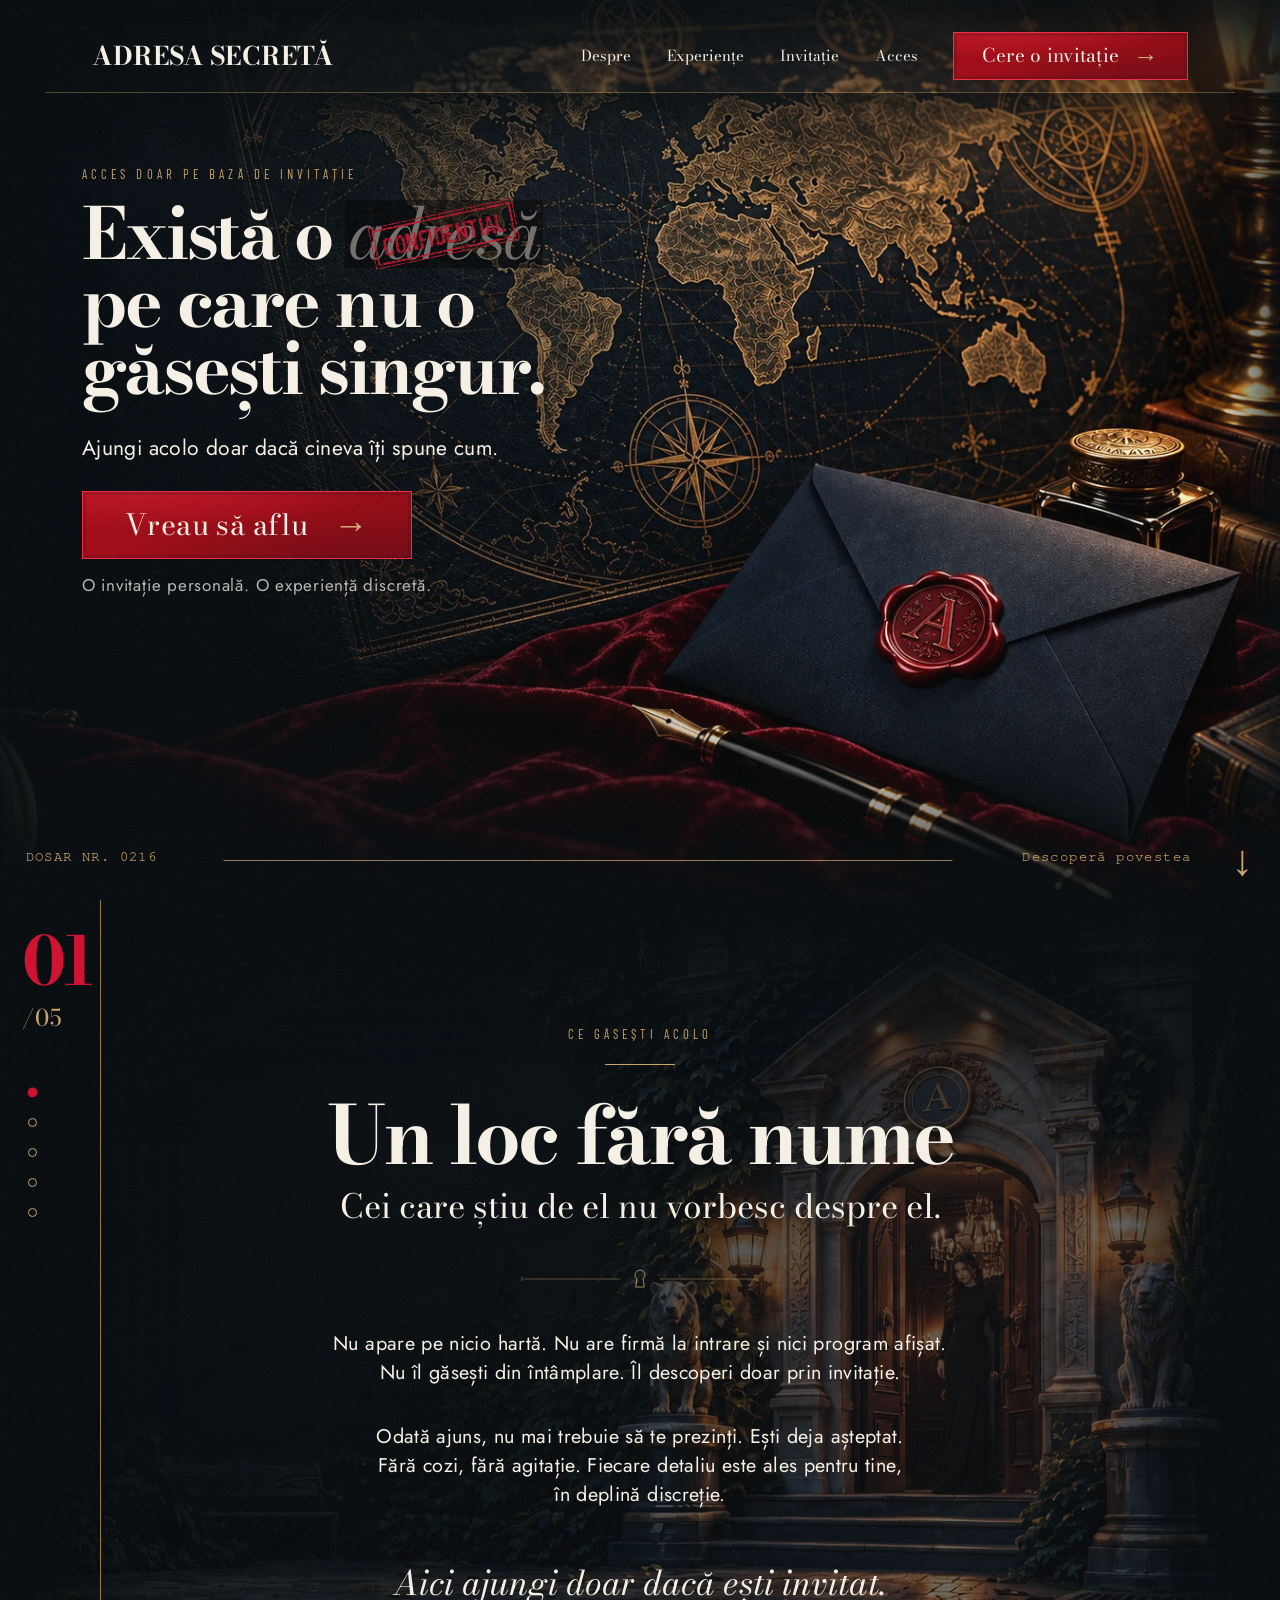
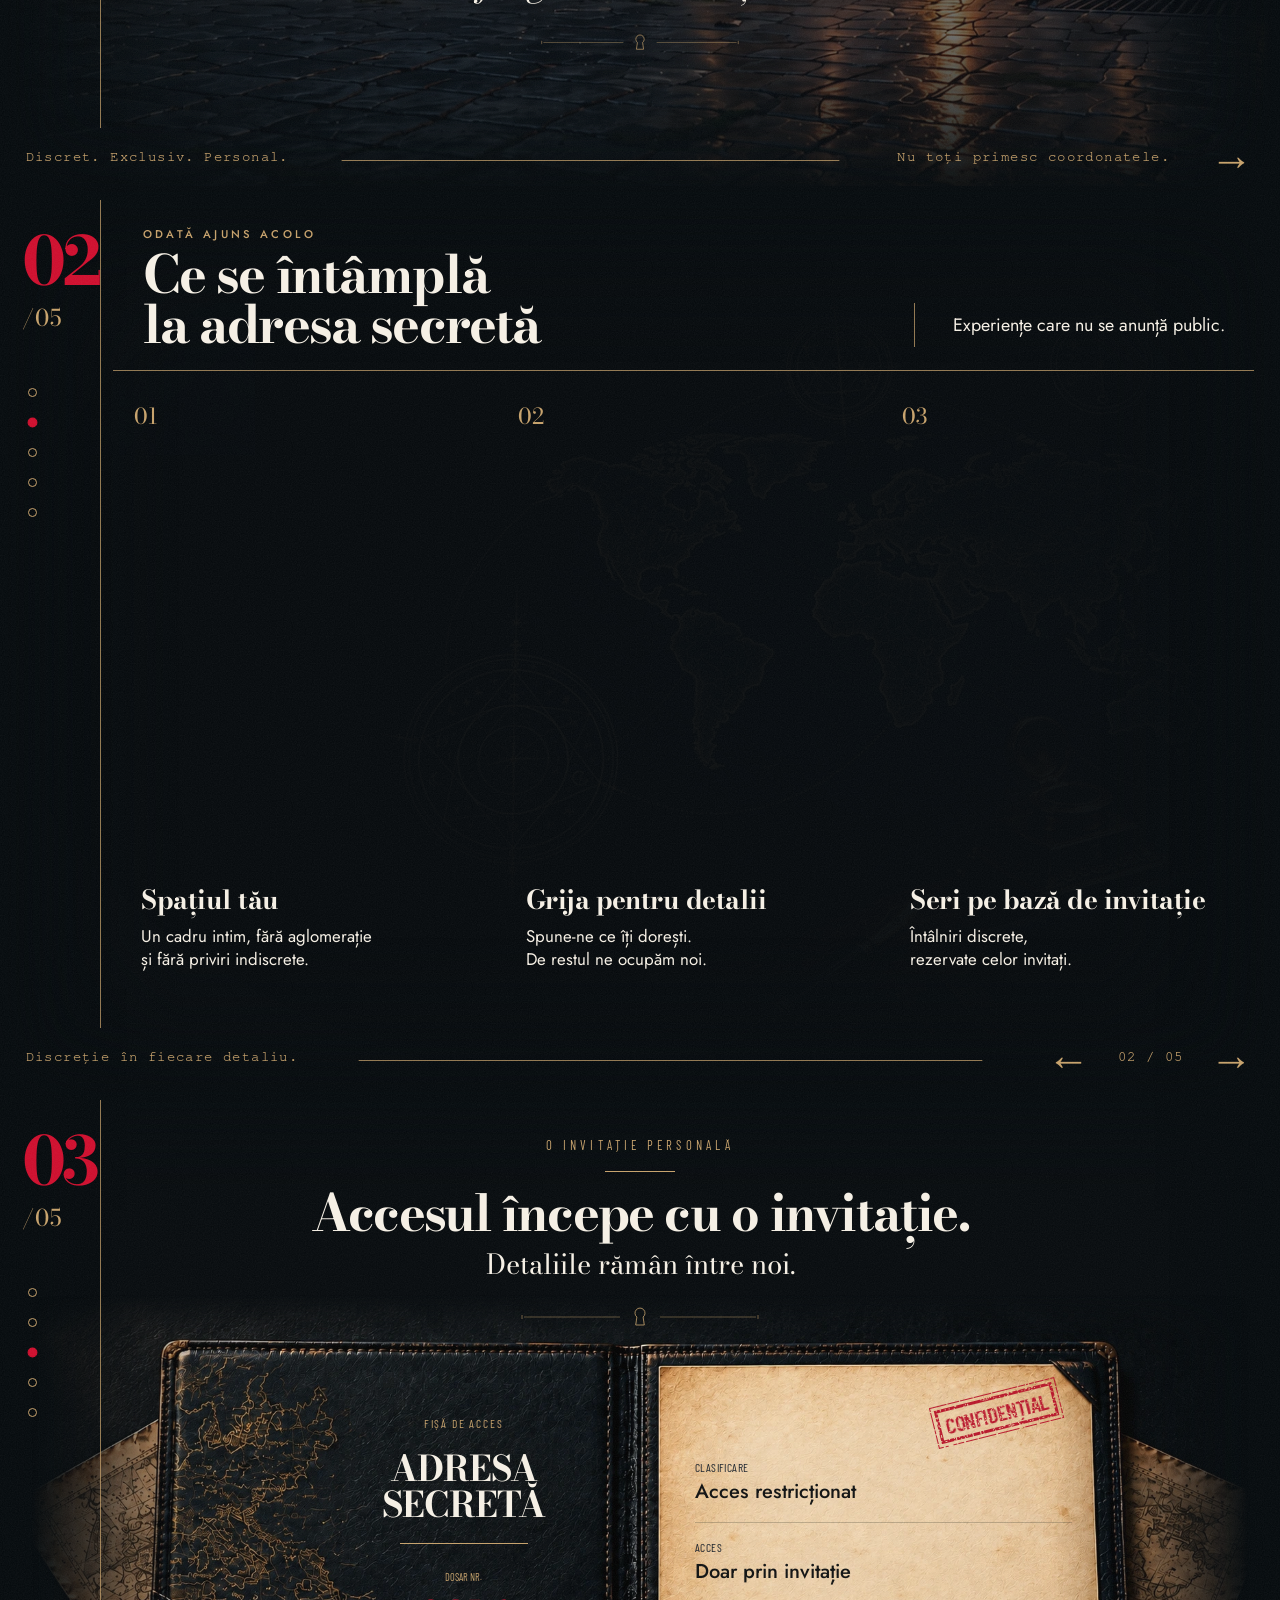
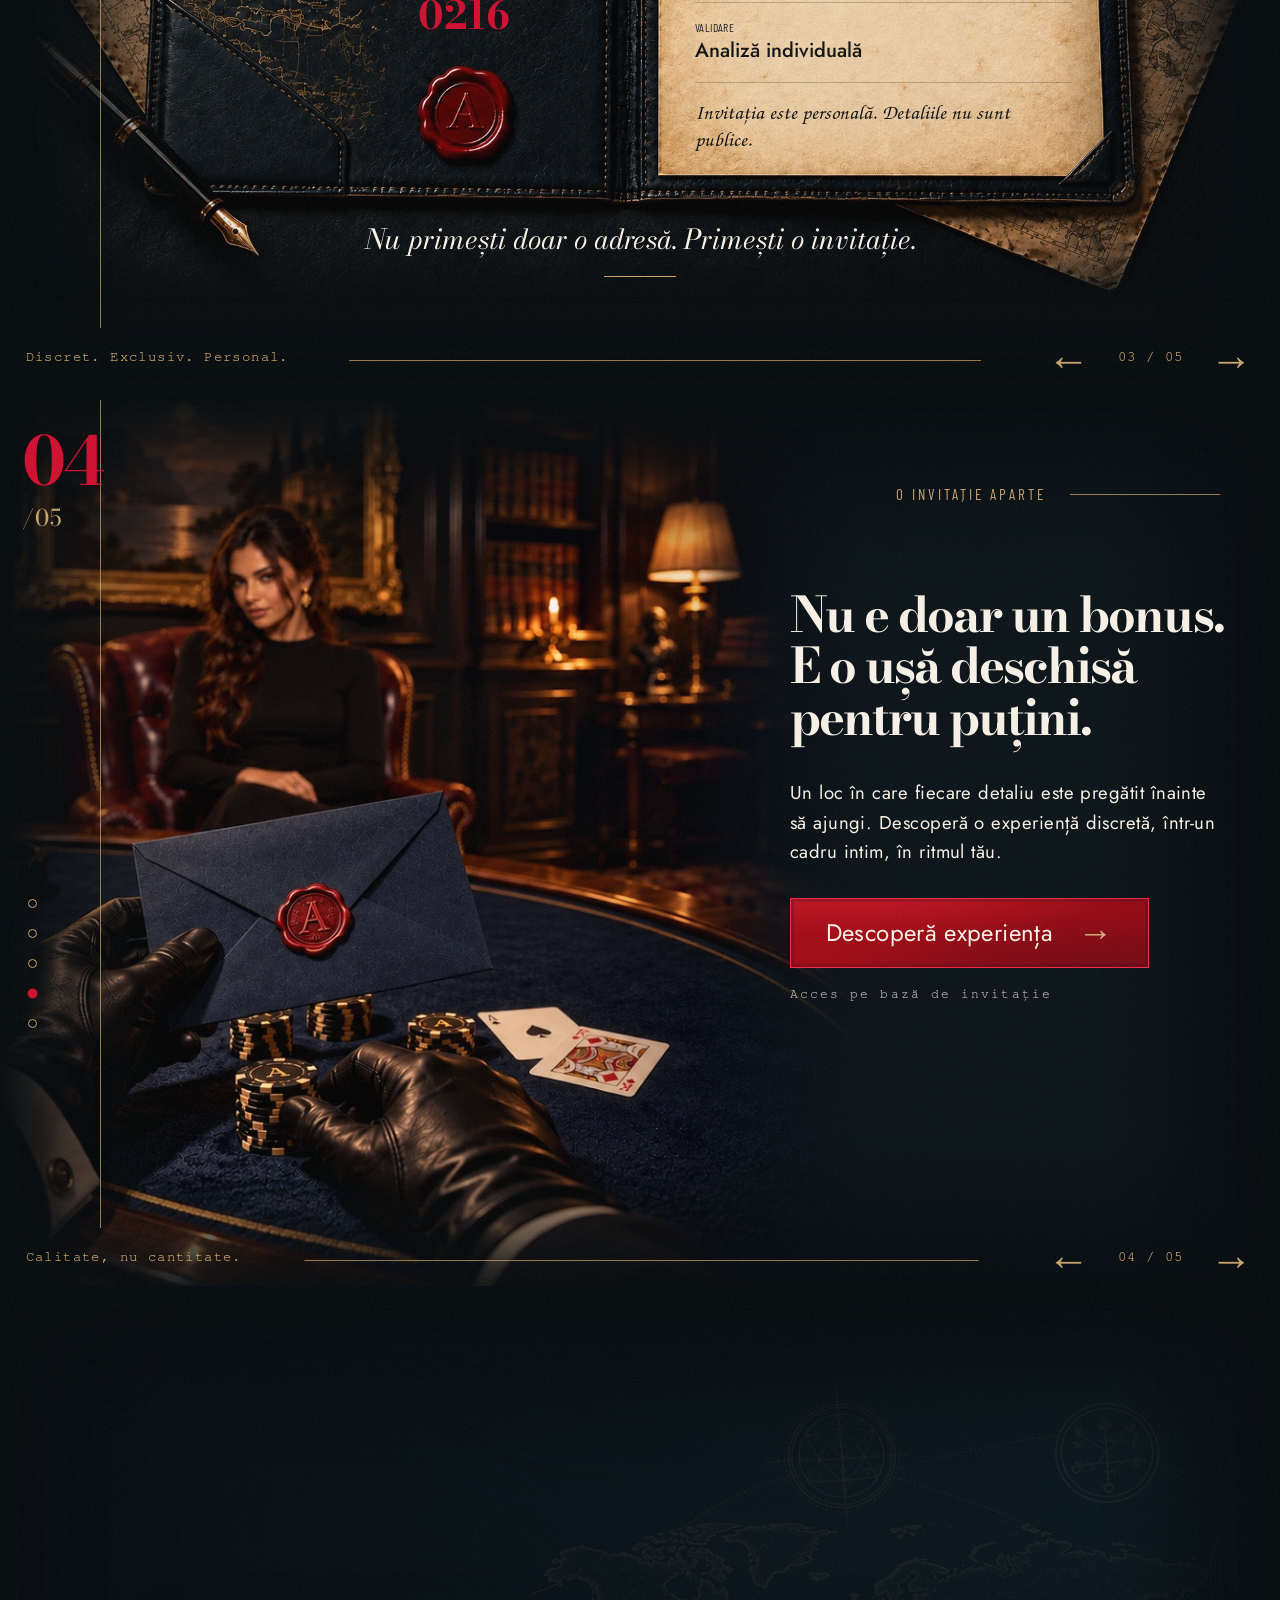
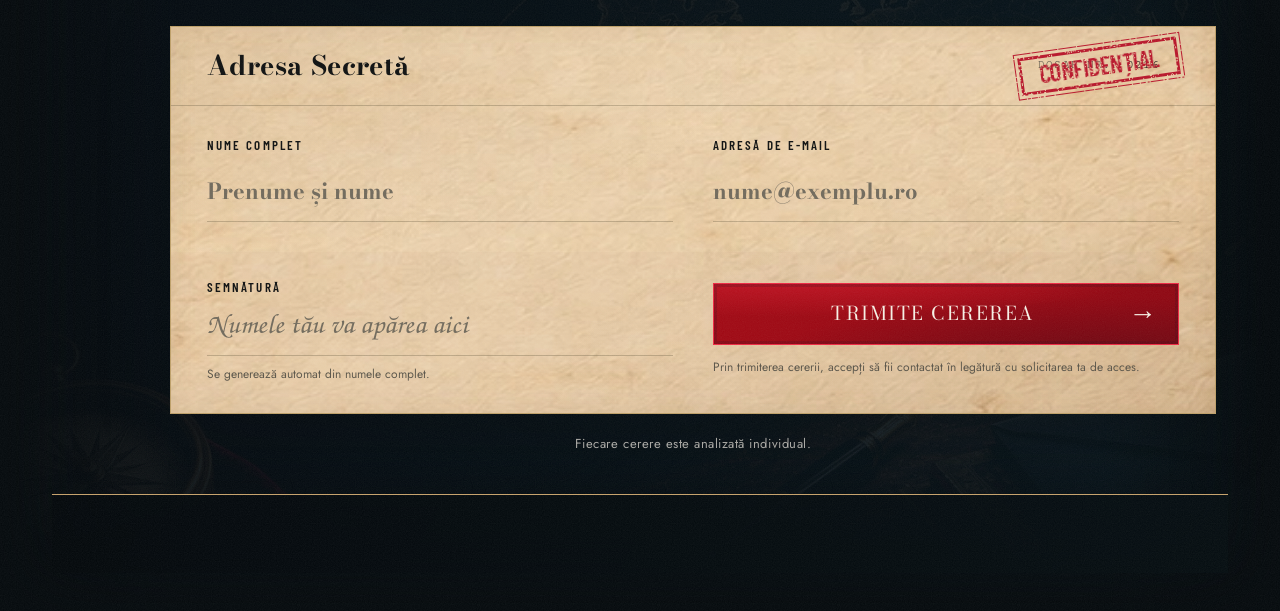
==== commit 7a032ae5: "update" ====
--- a/index.html
+++ b/index.html
@@ -271,7 +271,7 @@
         <aside class="index-rail"><div><b>03</b><span>/05</span><nav class="rail-dots" aria-label="Navigație secțiuni"><a href="#despre" aria-label="Despre"><span></span></a><a href="#cum-functioneaza" aria-label="Experiențe"><span></span></a><a href="#acces" aria-label="Invitație" aria-current="step"><span></span></a><a href="#intrebari" aria-label="Experiența privată"><span></span></a><a href="#contact" aria-label="Acces"><span></span></a></nav></div></aside><a class="sec-tag" href="#contact">Acces privat</a>
         <header class="section-head"><p class="eyebrow">O INVITAȚIE PERSONALĂ</p><h2 id="invitation-title">Accesul începe cu o invitație.</h2><p class="serif-subtitle">Detaliile rămân între noi.</p><img class="access-rule" src="assets/access-rule.svg" width="240" height="32" alt="" aria-hidden="true" /></header>
         <article class="access-document" aria-labelledby="dossier-title">
-          <img class="folio-art" src="assets/generated/open-invitation-folio.webp" alt="" loading="lazy" decoding="async" width="1774" height="887" />
+          <img class="folio-art" src="assets/generated/open-invitation-folio-aged-v2.webp" alt="" loading="lazy" decoding="async" width="1774" height="887" />
           <div class="access-identity">
             <div class="access-identity-copy">
               <p class="access-top">FIȘĂ DE ACCES</p>
--- a/styles.css
+++ b/styles.css
@@ -953,7 +953,7 @@
 
 /* S03: live text on the two leaves of the open invitation dossier. */
 .access-wrap {
-  --img-folio: url('assets/generated/open-invitation-folio.webp');
+  --img-folio: url('assets/generated/open-invitation-folio-aged-v2.webp');
   --folio-ink: #19212a;
   --folio-line: #57513c55;
   min-height: max(800px,100svh);
@@ -1416,11 +1416,13 @@
   color: var(--paper-ink);
   color-scheme: light;
   border-color: #bc9e67;
-  /* Reuse only the blank paper at the center of the invitation's right page. */
+  /* Reuse the aged paper crop; faint edge wear keeps the dossier tactile. */
   background:
-    linear-gradient(#ead8b880,#ead8b880),
-    #ead8b8 url('assets/generated/open-invitation-folio.webp') 78% 48% / 400% 400% no-repeat;
-  box-shadow: 0 20px 70px #0003;
+    radial-gradient(ellipse at 0 8%,#8960341c,transparent 40%),
+    radial-gradient(ellipse at 100% 100%,#79522d21,transparent 46%),
+    linear-gradient(#ead8b833,#ead8b833),
+    #ead8b8 url('assets/generated/open-invitation-folio-aged-v2.webp') 78% 48% / 400% 400% no-repeat;
+  box-shadow: inset 0 0 28px #78552d1a, 0 20px 70px #0003;
 }
 
 .request-heading {
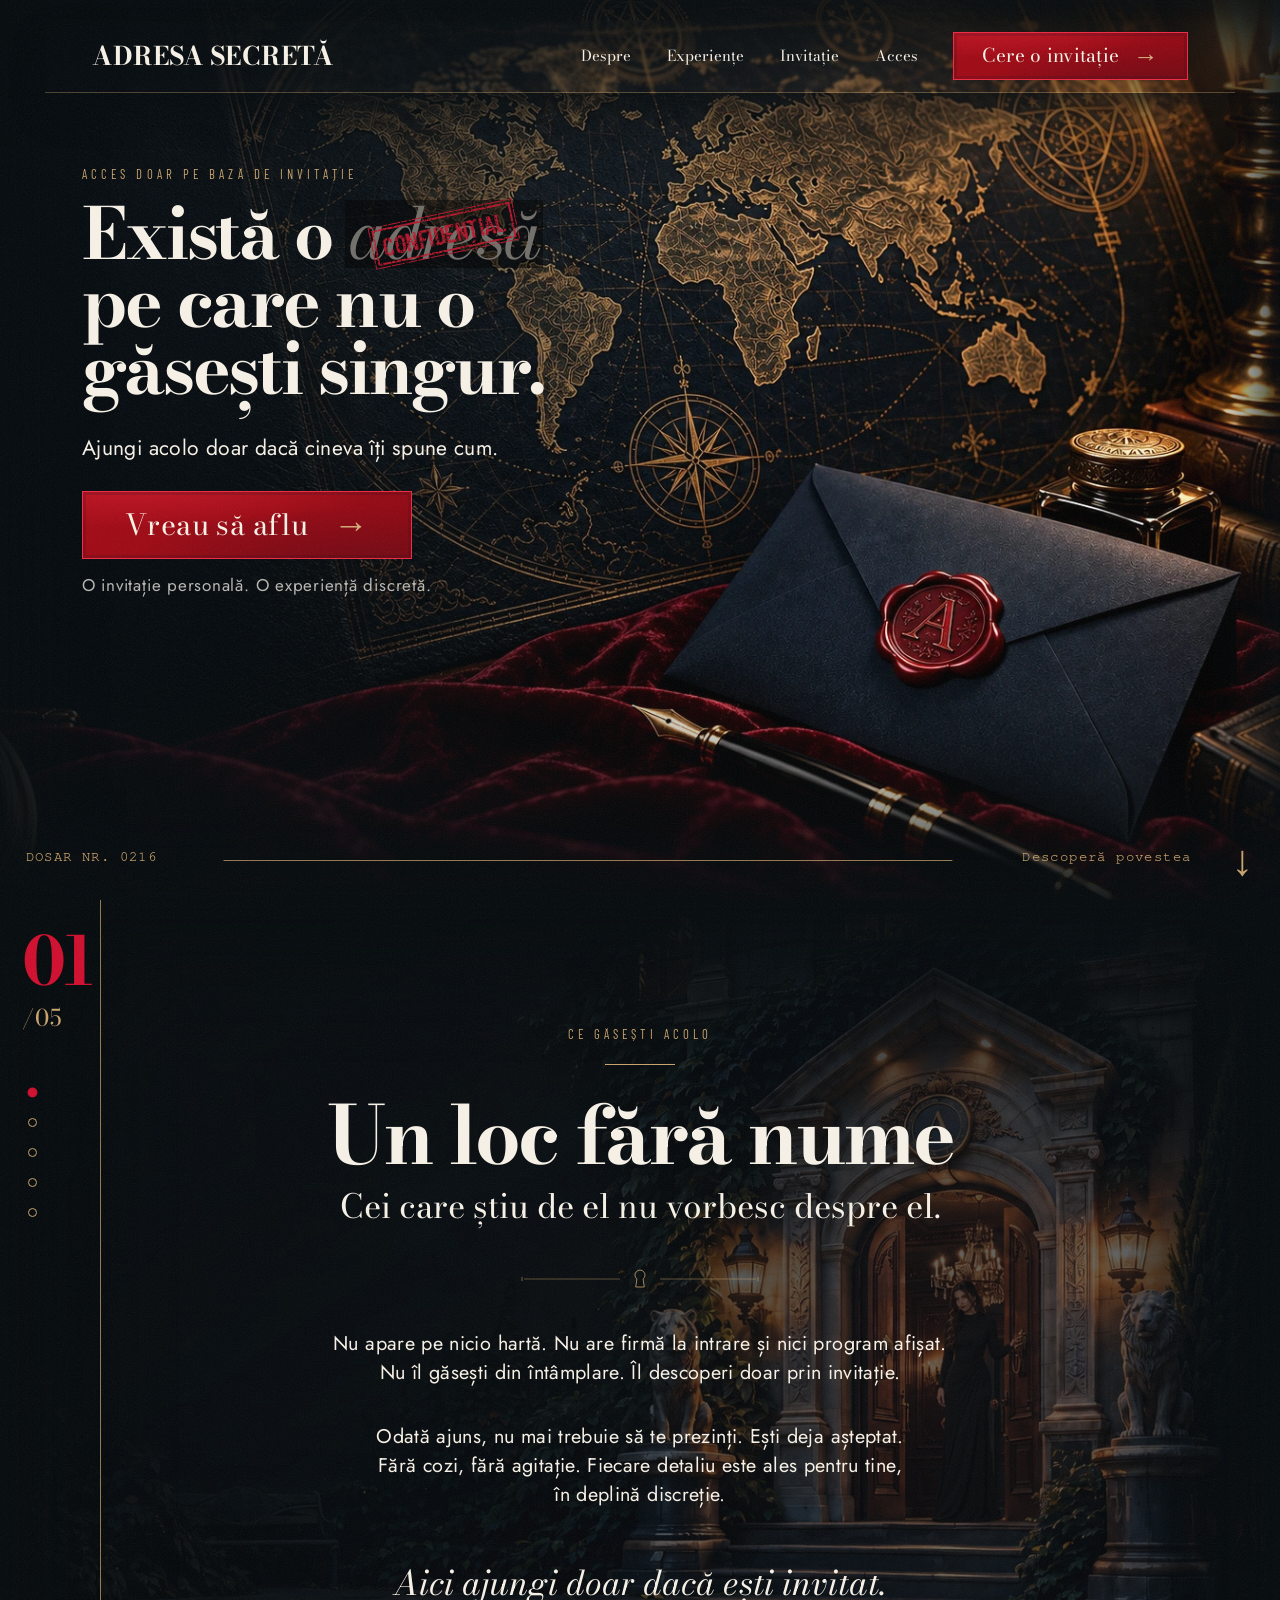
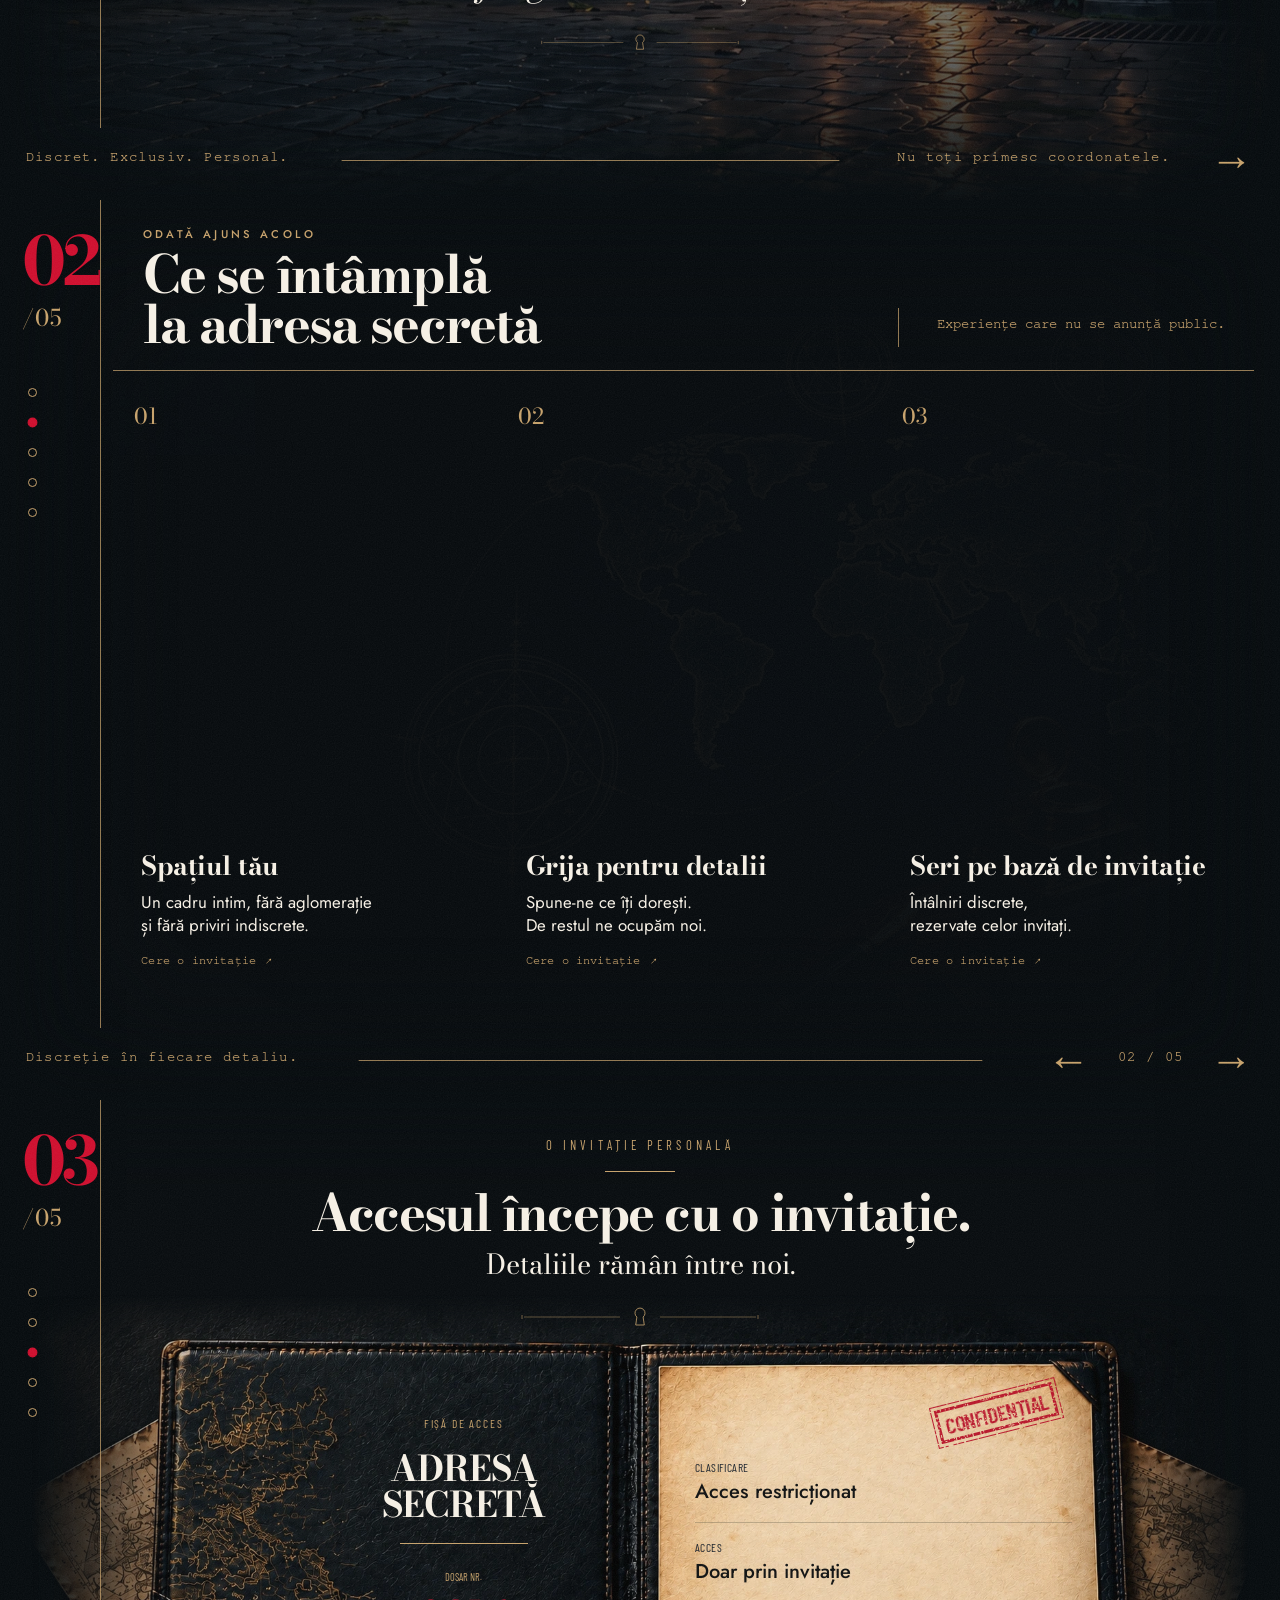
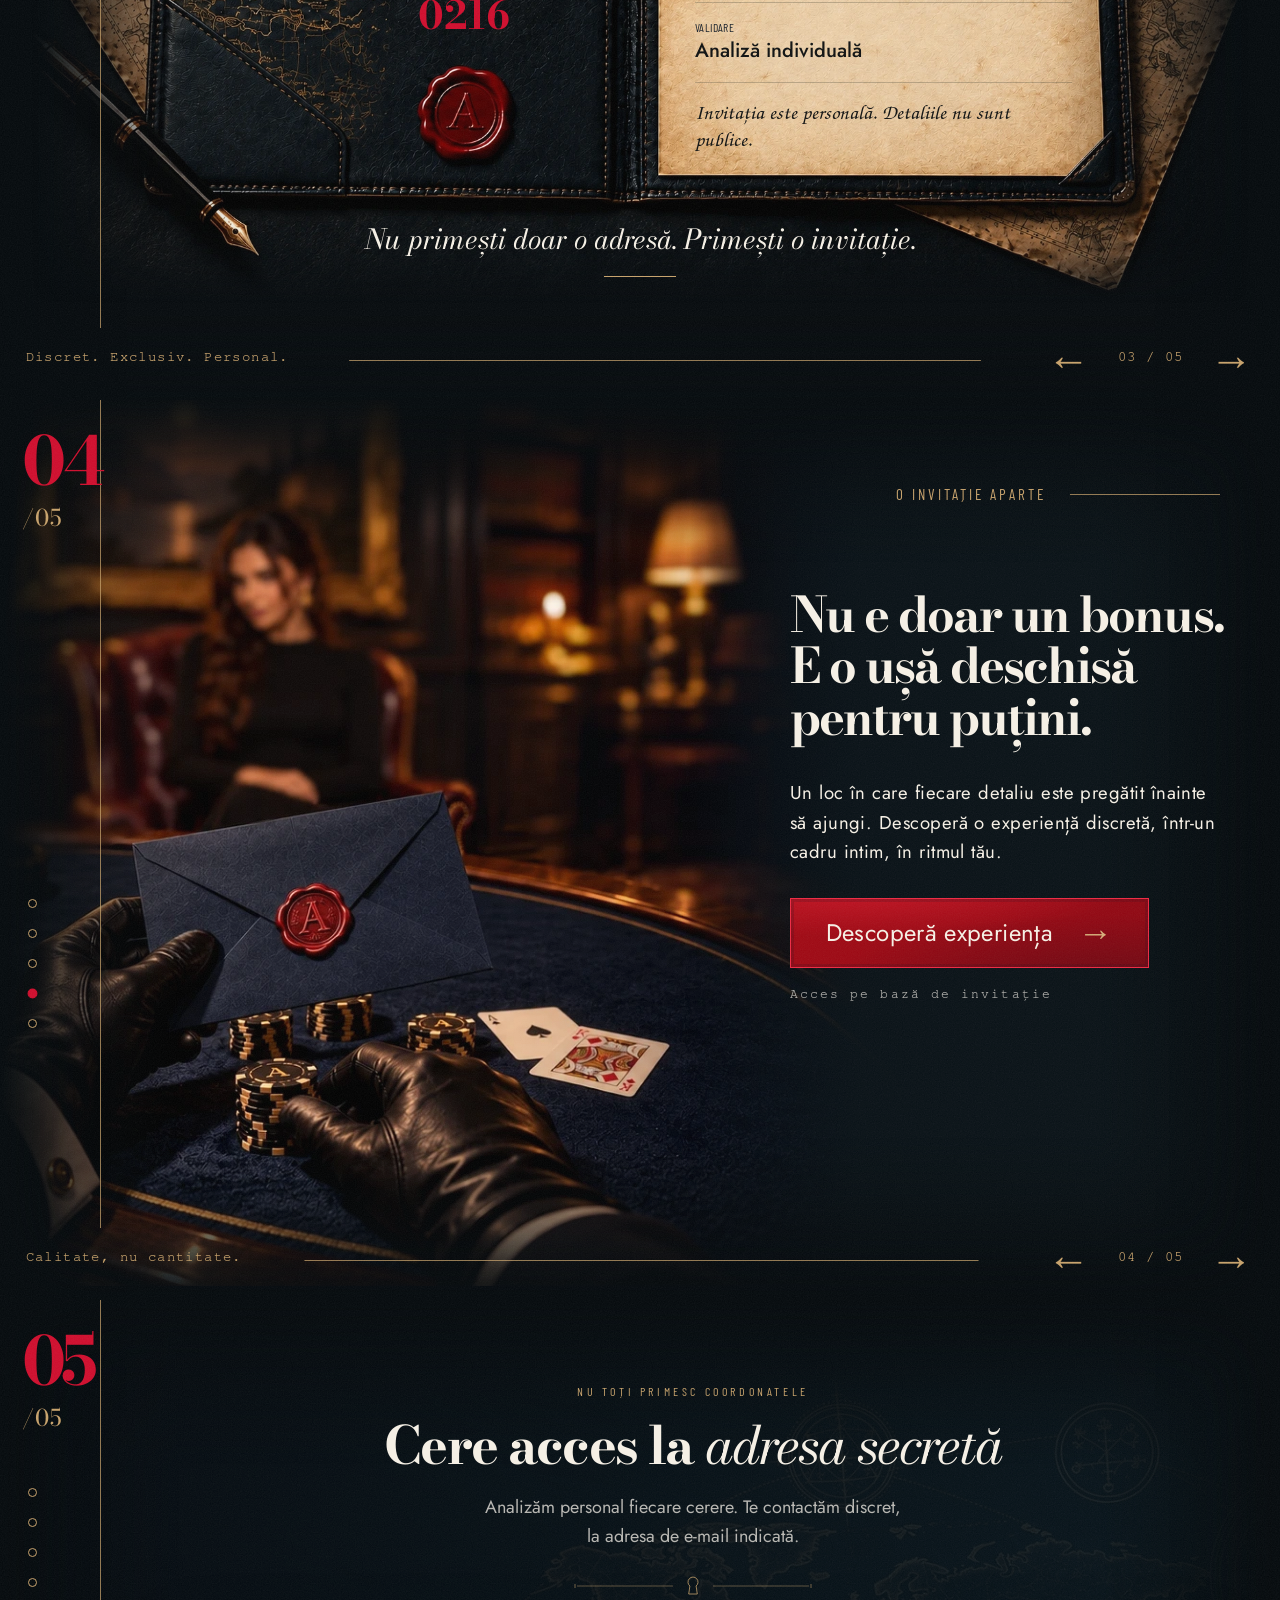
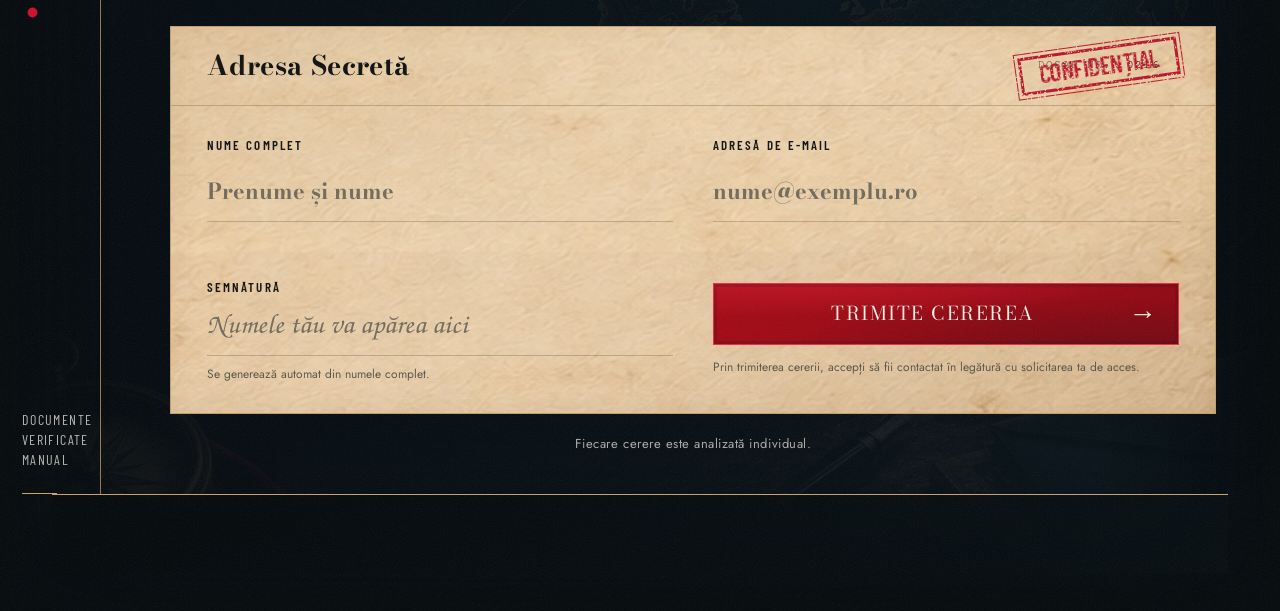
==== commit 7196a594: "fix" ====
--- a/index.html
+++ b/index.html
@@ -92,7 +92,7 @@
     <link rel="preload" as="font" type="font/ttf" href="assets/fonts/bodoni-moda-bold.ttf" crossorigin />
     <link rel="stylesheet" href="styles.css" />
     <link rel="stylesheet" href="motion.css" />
-    <link rel="stylesheet" href="modal.css" />
+    <link rel="stylesheet" href="modal.css?v=20260922-1" />
 
     <script>
       /* Arms the motion layer before first paint. The loader stays until
@@ -105,8 +105,8 @@
       })(document);
     </script>
     <script src="motion.js" defer></script>
-    <script src="modal.js" defer></script>
-    <script src="form.js?v=20260921-2" defer></script>
+    <script src="modal.js?v=20260922-1" defer></script>
+    <script src="form.js?v=20260922-1" defer></script>
     <script src="interactions.js" defer></script>
 
     <script type="application/ld+json">
@@ -232,7 +232,7 @@
         <img class="hero-image" src="assets/generated/hero-map-velvet-v3.webp" alt="Hartă aurie înclinată pe piele bleumarin, cu plic sigilat cu ceară roșie, stilou și catifea vișinie în prim-plan" fetchpriority="high" width="1659" height="948" />
         <div class="hero-copy">
           <p class="eyebrow">ACCES DOAR PE BAZĂ DE INVITAȚIE</p>
-          <h1 id="hero-title"><span>Există o <button class="hero-address" type="button"><em>adresă</em><span class="stamp hero-stamp" aria-hidden="true">CONFIDENȚIAL</span></button></span><span>pe care nu o</span><span>găsești singur.</span></h1>
+          <h1 id="hero-title"><span>Există o <button class="hero-address" type="button" data-modal="acces" aria-haspopup="dialog" aria-controls="acces-modal" aria-label="Adresă — cere o invitație"><em>adresă</em><span class="stamp hero-stamp" aria-hidden="true">CONFIDENȚIAL</span></button></span><span>pe care nu o</span><span>găsești singur.</span></h1>
           <p class="lede">Ajungi acolo doar dacă cineva îți spune cum.</p>
           <a href="#contact" class="primary hero-cta">Vreau să aflu <span aria-hidden="true">→</span></a>
           <p class="hero-footnote">O invitație personală. O experiență discretă.</p>
@@ -250,27 +250,27 @@
         <aside class="index-rail"><div><b>02</b><span>/05</span><nav class="rail-dots" aria-label="Navigație secțiuni"><a href="#despre" aria-label="Despre"><span></span></a><a href="#cum-functioneaza" aria-label="Experiențe" aria-current="step"><span></span></a><a href="#acces" aria-label="Invitație"><span></span></a><a href="#intrebari" aria-label="Experiența privată"><span></span></a><a href="#contact" aria-label="Acces"><span></span></a></nav></div></aside><a class="sec-tag" href="#contact">Acces privat</a>
         <header class="section-head"><p class="eyebrow">ODATĂ AJUNS ACOLO</p><h2 id="experience-title">Ce se întâmplă<br />la adresa secretă</h2><p>Experiențe care nu se anunță public.</p></header>
         <div class="items s2-steps">
-          <article class="item">
+          <a class="item" href="#contact" data-modal="acces" aria-haspopup="dialog" aria-controls="acces-modal" aria-label="Spațiul tău — cere o invitație">
             <div class="item-image"><img src="assets/generated/woman-entrance-v2.webp" alt="Gazdă în rochie neagră la intrarea luminată a clubului, între doi lei de piatră și uși aurii deschise" loading="lazy" decoding="async" width="1254" height="1254" /></div>
             <span class="item-no">01</span>
-            <div class="item-content"><h3>Spațiul tău</h3><p>Un cadru intim, fără aglomerație<br /> și fără priviri indiscrete.</p></div>
-          </article>
-          <article class="item">
+            <div class="item-content"><h3>Spațiul tău</h3><p>Un cadru intim, fără aglomerație<br /> și fără priviri indiscrete.</p><span class="card-cta">Cere o invitație <span aria-hidden="true">↗</span></span></div>
+          </a>
+          <a class="item" href="#contact" data-modal="acces" aria-haspopup="dialog" aria-controls="acces-modal" aria-label="Grija pentru detalii — cere o invitație">
             <div class="item-image"><img src="assets/generated/private-lounge.webp" alt="Salon privat cu canapele din catifea bleumarin, masă de marmură și șemineu aprins, în lumină caldă" loading="lazy" decoding="async" width="1254" height="1254" /></div>
             <span class="item-no">02</span>
-            <div class="item-content"><h3>Grija pentru detalii</h3><p>Spune-ne ce îți dorești.<br /> De restul ne ocupăm noi.</p></div>
-          </article>
-          <article class="item">
+            <div class="item-content"><h3>Grija pentru detalii</h3><p>Spune-ne ce îți dorești.<br /> De restul ne ocupăm noi.</p><span class="card-cta">Cere o invitație <span aria-hidden="true">↗</span></span></div>
+          </a>
+          <a class="item" href="#contact" data-modal="acces" aria-haspopup="dialog" aria-controls="acces-modal" aria-label="Seri pe bază de invitație — cere o invitație">
             <div class="item-image"><img src="assets/generated/private-evening-v2.webp" alt="Masă discretă de joc cu jetoane și pahar de cristal în prim-plan, cu femeia în rochie neagră așezată într-un fotoliu în fundal" loading="lazy" decoding="async" width="1254" height="1254" /></div>
             <span class="item-no">03</span>
-            <div class="item-content"><h3>Seri pe bază de invitație</h3><p>Întâlniri discrete,<br /> rezervate celor invitați.</p></div>
-          </article>
+            <div class="item-content"><h3>Seri pe bază de invitație</h3><p>Întâlniri discrete,<br /> rezervate celor invitați.</p><span class="card-cta">Cere o invitație <span aria-hidden="true">↗</span></span></div>
+          </a>
         </div><div class="sec-foot"><span>Discreție în fiecare detaliu.</span><nav class="page-arrows" aria-label="Continuă explorarea"><a href="#despre" aria-label="Secțiunea anterioară">←</a><span>02 / 05</span><a href="#acces" aria-label="Secțiunea următoare">→</a></nav></div>
       </section>
       <section class="access-wrap screen" id="acces" aria-labelledby="invitation-title">
         <aside class="index-rail"><div><b>03</b><span>/05</span><nav class="rail-dots" aria-label="Navigație secțiuni"><a href="#despre" aria-label="Despre"><span></span></a><a href="#cum-functioneaza" aria-label="Experiențe"><span></span></a><a href="#acces" aria-label="Invitație" aria-current="step"><span></span></a><a href="#intrebari" aria-label="Experiența privată"><span></span></a><a href="#contact" aria-label="Acces"><span></span></a></nav></div></aside><a class="sec-tag" href="#contact">Acces privat</a>
         <header class="section-head"><p class="eyebrow">O INVITAȚIE PERSONALĂ</p><h2 id="invitation-title">Accesul începe cu o invitație.</h2><p class="serif-subtitle">Detaliile rămân între noi.</p><img class="access-rule" src="assets/access-rule.svg" width="240" height="32" alt="" aria-hidden="true" /></header>
-        <article class="access-document" aria-labelledby="dossier-title">
+        <a class="access-document" href="#contact" data-modal="acces" aria-haspopup="dialog" aria-controls="acces-modal" aria-label="Adresa Secretă, dosar 0216 — cere o invitație">
           <img class="folio-art" src="assets/generated/open-invitation-folio-aged-v2.webp" alt="" loading="lazy" decoding="async" width="1774" height="887" />
           <div class="access-identity">
             <div class="access-identity-copy">
@@ -288,7 +288,7 @@
             </dl>
             <p class="access-bottom">Invitația este personală. Detaliile nu sunt publice.</p>
           </div>
-        </article>
+        </a>
         <p class="access-quote closing-quote">Nu primești doar o adresă. Primești o invitație.</p>
         <div class="sec-foot"><span>Discret. Exclusiv. Personal.</span><nav class="page-arrows" aria-label="Continuă explorarea"><a href="#cum-functioneaza" aria-label="Secțiunea anterioară">←</a><span>03 / 05</span><a href="#intrebari" aria-label="Secțiunea următoare">→</a></nav></div>
       </section>
@@ -359,5 +359,13 @@
       <p class="form-status" role="status" aria-live="polite"></p>
       <p class="success" role="status" tabindex="-1">Cererea a fost trimisă. Te vom contacta discret.</p>
     </form><small class="modal-dossier">Doar pe bază de invitație.</small></div></div></div>
+    <dialog class="request-result" id="request-result" aria-labelledby="request-result-title" aria-describedby="request-result-message">
+      <button class="request-result-close" type="button" data-result-close aria-label="Închide mesajul"><span aria-hidden="true">×</span></button>
+      <p class="request-result-eyebrow">ADRESA SECRETĂ · DOSAR NR. 0216</p>
+      <span class="request-result-icon" aria-hidden="true">✓</span>
+      <h2 id="request-result-title" tabindex="-1" autofocus>Cererea ta</h2>
+      <p id="request-result-message" class="request-result-message"></p>
+      <button class="request-result-action" type="button" data-result-close>Am înțeles</button>
+    </dialog>
   </body>
 </html>
--- a/styles.css
+++ b/styles.css
@@ -875,8 +875,8 @@
   padding: 9px 0 9px 3vw;
   margin: 0 0 3px;
   border-left: 1px solid var(--line);
-  font-size: clamp(17px,1.4vw,25px);
-  line-height: 1.45;
+  color: var(--gold);
+  font: 400 14px / 1.5 var(--mono);
 }
 
 .s2-steps {
@@ -896,6 +896,13 @@
   min-width: 0;
   overflow: hidden;
   text-align: left;
+  cursor: pointer;
+}
+
+.item:focus-visible,
+.access-document:focus-visible {
+  outline: 2px solid var(--gold);
+  outline-offset: 6px;
 }
 
 .item-image {
@@ -918,7 +925,7 @@
   transition: transform 1s cubic-bezier(.2,.65,.3,1),filter .6s;
 }
 
-.item:hover img {
+.item:is(:hover,:focus-visible) img {
   transform: scale(1.035);
   filter: brightness(1.06);
 }
@@ -951,6 +958,16 @@
   line-height: 1.4;
 }
 
+.card-cta {
+  display: inline-flex;
+  align-items: center;
+  gap: 9px;
+  margin-top: 16px;
+  color: var(--gold);
+  font: 400 clamp(12px,.85vw,13px)/1.5 var(--mono);
+  letter-spacing: .015em;
+}
+
 /* S03: live text on the two leaves of the open invitation dossier. */
 .access-wrap {
   --img-folio: url('assets/generated/open-invitation-folio-aged-v2.webp');
@@ -991,12 +1008,14 @@
 
 .access-document {
   position: relative;
+  display: block;
   container-type: inline-size;
   width: 100%;
   max-width: 1850px;
   aspect-ratio: 2;
   margin: -3vw auto -6.5vw;
   isolation: isolate;
+  cursor: pointer;
 }
 
 .folio-art {
@@ -1006,12 +1025,19 @@
   height: 100%;
   object-fit: contain;
   pointer-events: none;
+  transition: filter .25s ease;
   /* Feather the photograph on all four sides while the live text stays crisp. */
   mask-image:
     linear-gradient(90deg,transparent,#0003 4%,#000000b3 10%,#000 18%,#000 84%,#000000b3 92%,#0003 97%,transparent),
     linear-gradient(180deg,transparent,#000 7%,#000 88%,transparent);
   mask-composite: intersect;
   mask-repeat: no-repeat;
+}
+
+.access-document:is(:hover,:focus-visible) .folio-art,
+.access-document:is(:hover,:focus-visible) .access-identity:before,
+.access-document:is(:hover,:focus-visible) .access-card:before {
+  filter: brightness(1.055);
 }
 
 .access-identity {
@@ -2083,7 +2109,6 @@
     max-width: none;
     padding: 0;
     border: 0;
-    font-size: 17px;
     margin-top: 17px;
     letter-spacing: .005em;
   }
@@ -2277,24 +2302,40 @@
 }
 
 @media(max-width:1000px) {
+  /* S03: size each leaf to its content and keep the seal clear of the copy. */
+  .access-wrap .index-rail {
+    min-height: 45px;
+    margin-bottom: 24px;
+  }
+  .access-wrap .section-head {
+    max-width: 440px;
+  }
   .access-wrap h2 {
-    font-size: clamp(33px,8.7vw,49px);
+    font-size: clamp(30px,8.2vw,42px);
+    text-wrap: balance;
   }
   .access-wrap .section-head .serif-subtitle {
-    font-size: 23px;
+    margin-top: 12px;
+    font-size: clamp(19px,5.2vw,23px);
+    line-height: 1.35;
+  }
+  .access-wrap .access-rule {
+    width: 170px;
+    margin: 18px auto 0;
   }
   .access-document {
     display: grid;
-    max-width: 500px;
+    max-width: 440px;
     aspect-ratio: auto;
-    gap: 4px;
-    margin: 28px auto 30px;
+    gap: 16px;
+    margin: 22px auto 26px;
   }
   .folio-art {
     display: none;
   }
   .access-identity,
   .access-card {
+    container-type: inline-size;
     isolation: isolate;
   }
   .access-identity:before,
@@ -2312,6 +2353,7 @@
     mask-composite: intersect;
     mask-repeat: no-repeat;
     pointer-events: none;
+    transition: filter .25s ease;
   }
   .access-identity {
     position: relative;
@@ -2324,60 +2366,75 @@
   .access-identity-copy {
     width: 58%;
     margin-left: 38%;
-    padding-top: 14%;
+    padding-top: 12%;
   }
   .access-top {
-    margin-bottom: 12px;
-    font-size: clamp(10px,2.9cqw,14px);
+    margin-bottom: clamp(8px,2.5cqw,11px);
+    font-size: clamp(10px,3.2cqw,13px);
   }
   .access-identity h3 {
-    font-size: clamp(23px,7.6cqw,38px);
+    font-size: clamp(22px,7.6cqw,34px);
   }
   .file-number {
     width: 65%;
-    margin-top: 14px;
-    padding-top: 11px;
+    margin-top: clamp(9px,3cqw,13px);
+    padding-top: clamp(7px,2.5cqw,11px);
   }
   .file-number small {
-    font-size: clamp(10px,2.7cqw,13px);
+    font-size: clamp(10px,2.9cqw,12px);
   }
   .file-number b {
-    margin-top: 4px;
-    font-size: clamp(30px,9.5cqw,47px);
+    margin-top: 3px;
+    font-size: clamp(28px,8.8cqw,40px);
   }
   .access-card {
     position: relative;
     inset: auto;
     width: 100%;
     height: auto;
-    min-height: 510px;
-    padding: 90px 9% 38px;
+    min-height: 0;
+    padding: 32px 9% 38px;
     background-size: 256.35% 138.16%;
     background-position: 82.9% 34.7%;
   }
   .access-stamp {
-    top: 35px;
-    right: 11%;
-    font-size: 24px;
+    position: relative;
+    inset: auto;
+    align-self: flex-end;
+    margin: 0 4px 20px 0;
+    font-size: clamp(21px,7cqw,25px);
+  }
+  .access-grid {
+    flex: initial;
+    grid-template-rows: none;
   }
   .access-grid>div {
-    padding: 18px 0;
-    gap: 5px;
+    padding: 15px 0;
+    gap: 6px;
   }
   .access-grid dt {
-    font-size: 12px;
+    font-size: 11px;
+    letter-spacing: .1em;
   }
   .access-grid dd {
-    font-size: 21px;
+    font-size: clamp(18px,6.5cqw,21px);
+    line-height: 1.3;
   }
   .access-bottom {
-    margin-top: 23px;
-    font-size: clamp(22px,5.8cqw,27px);
+    margin-top: 19px;
+    font-size: clamp(22px,7cqw,26px);
+    line-height: 1.3;
+    text-wrap: pretty;
   }
   .access-quote {
-    max-width: 450px;
-    font-size: 25px;
-    line-height: 1.45;
+    max-width: 400px;
+    font-size: clamp(21px,5.8vw,26px);
+    line-height: 1.4;
+    text-wrap: balance;
+  }
+  .access-wrap .sec-foot {
+    min-height: 40px;
+    margin-top: 28px;
   }
 }
 
@@ -2501,10 +2558,11 @@
   .sec-bg,.hero-image {
     transform: none;
   }
-  .primary,.item img,.rail-dots a span,.hero-address:before,.hero-stamp {
+  .primary,.item img,.rail-dots a span,.hero-address:before,.hero-stamp,
+  .folio-art,.access-identity:before,.access-card:before {
     transition: none;
   }
-  .item:hover img {
+  .item:is(:hover,:focus-visible) img {
     transform: none;
   }
 }
--- a/modal.css
+++ b/modal.css
@@ -1,5 +1,6 @@
 /* Access dialog — shares the page's typography, fields and red gradient. */
-html.modal-open,html.modal-open body {
+html.modal-open,html.modal-open body,
+html.result-open,html.result-open body {
   overflow: hidden;
 }
 
@@ -126,6 +127,111 @@
   color: var(--gold);
 }
 
+/* The result sits in the browser's top layer, above either access form. */
+.request-result {
+  --result-accent: var(--gold);
+  position: fixed;
+  inset: 0;
+  width: min(520px,calc(100% - 32px));
+  max-width: none;
+  height: fit-content;
+  max-height: calc(100vh - 32px);
+  max-height: calc(100dvh - 32px);
+  margin: auto;
+  padding: 46px 38px 34px;
+  overflow-y: auto;
+  overscroll-behavior: contain;
+  border: 1px solid var(--result-accent);
+  background: radial-gradient(ellipse at 50% 0,#19303b88,transparent 72%),var(--ink-menu);
+  color: var(--cream);
+  box-shadow: inset 0 0 0 5px #c6a16a0b,0 24px 90px #0009;
+  text-align: center;
+}
+
+.request-result[open] {
+  animation: result-appear .25s ease-out;
+}
+
+.request-result::backdrop {
+  background: #03090edb;
+  backdrop-filter: blur(7px);
+}
+
+.request-result[data-kind="error"] {
+  --result-accent: var(--red-edge);
+}
+
+.request-result-close {
+  position: absolute;
+  top: 5px;
+  right: 5px;
+  display: grid;
+  place-items: center;
+  width: 44px;
+  height: 44px;
+  padding: 0;
+  border: 0;
+  background: transparent;
+  color: var(--gold);
+  font: 30px/1 var(--body);
+}
+
+.request-result-close:hover {
+  color: var(--cream);
+}
+
+.request-result-eyebrow {
+  color: var(--gold);
+  font: 11px/1.5 var(--mono);
+  letter-spacing: .08em;
+}
+
+.request-result-icon {
+  display: grid;
+  place-items: center;
+  width: 58px;
+  height: 58px;
+  margin: 26px auto 22px;
+  border: 1px solid currentColor;
+  border-radius: 50%;
+  color: var(--result-accent);
+  font: 36px/1 var(--body);
+}
+
+.request-result h2 {
+  font-size: clamp(30px,6vw,40px);
+  line-height: 1.12;
+  letter-spacing: -.02em;
+  overflow-wrap: anywhere;
+}
+
+.request-result-message {
+  margin-top: 18px;
+  color: var(--muted);
+  font: 17px/1.6 var(--body);
+  overflow-wrap: anywhere;
+}
+
+.request-result-action {
+  min-height: 50px;
+  width: 100%;
+  margin-top: 28px;
+  padding: 12px 22px;
+  border: 1px solid #bc2135;
+  background: var(--bg-primary);
+  color: var(--cream);
+  font: 500 18px/1.4 var(--body);
+}
+
+.request-result-action:hover {
+  filter: brightness(1.12);
+}
+
+@keyframes result-appear {
+  from { opacity: 0; transform: translateY(10px); }
+  to { opacity: 1; transform: translateY(0); }
+}
+
 @media(max-width:760px) {
   .modal {
     padding: 12px;
@@ -154,6 +260,16 @@
   .modal .submit-button {
     font-size: 18px;
   }
+  .request-result {
+    width: calc(100% - 24px);
+    max-width: 520px;
+    max-height: calc(100vh - 24px);
+    max-height: calc(100dvh - 24px);
+    padding: 45px 24px 26px;
+  }
+  .request-result-message {
+    font-size: 16px;
+  }
 }
 
 @media(prefers-reduced-motion:reduce) {
@@ -161,4 +277,7 @@
     transition: opacity .15s;
     transform: none;
   }
-}
+  .request-result[open] {
+    animation: none;
+  }
+}
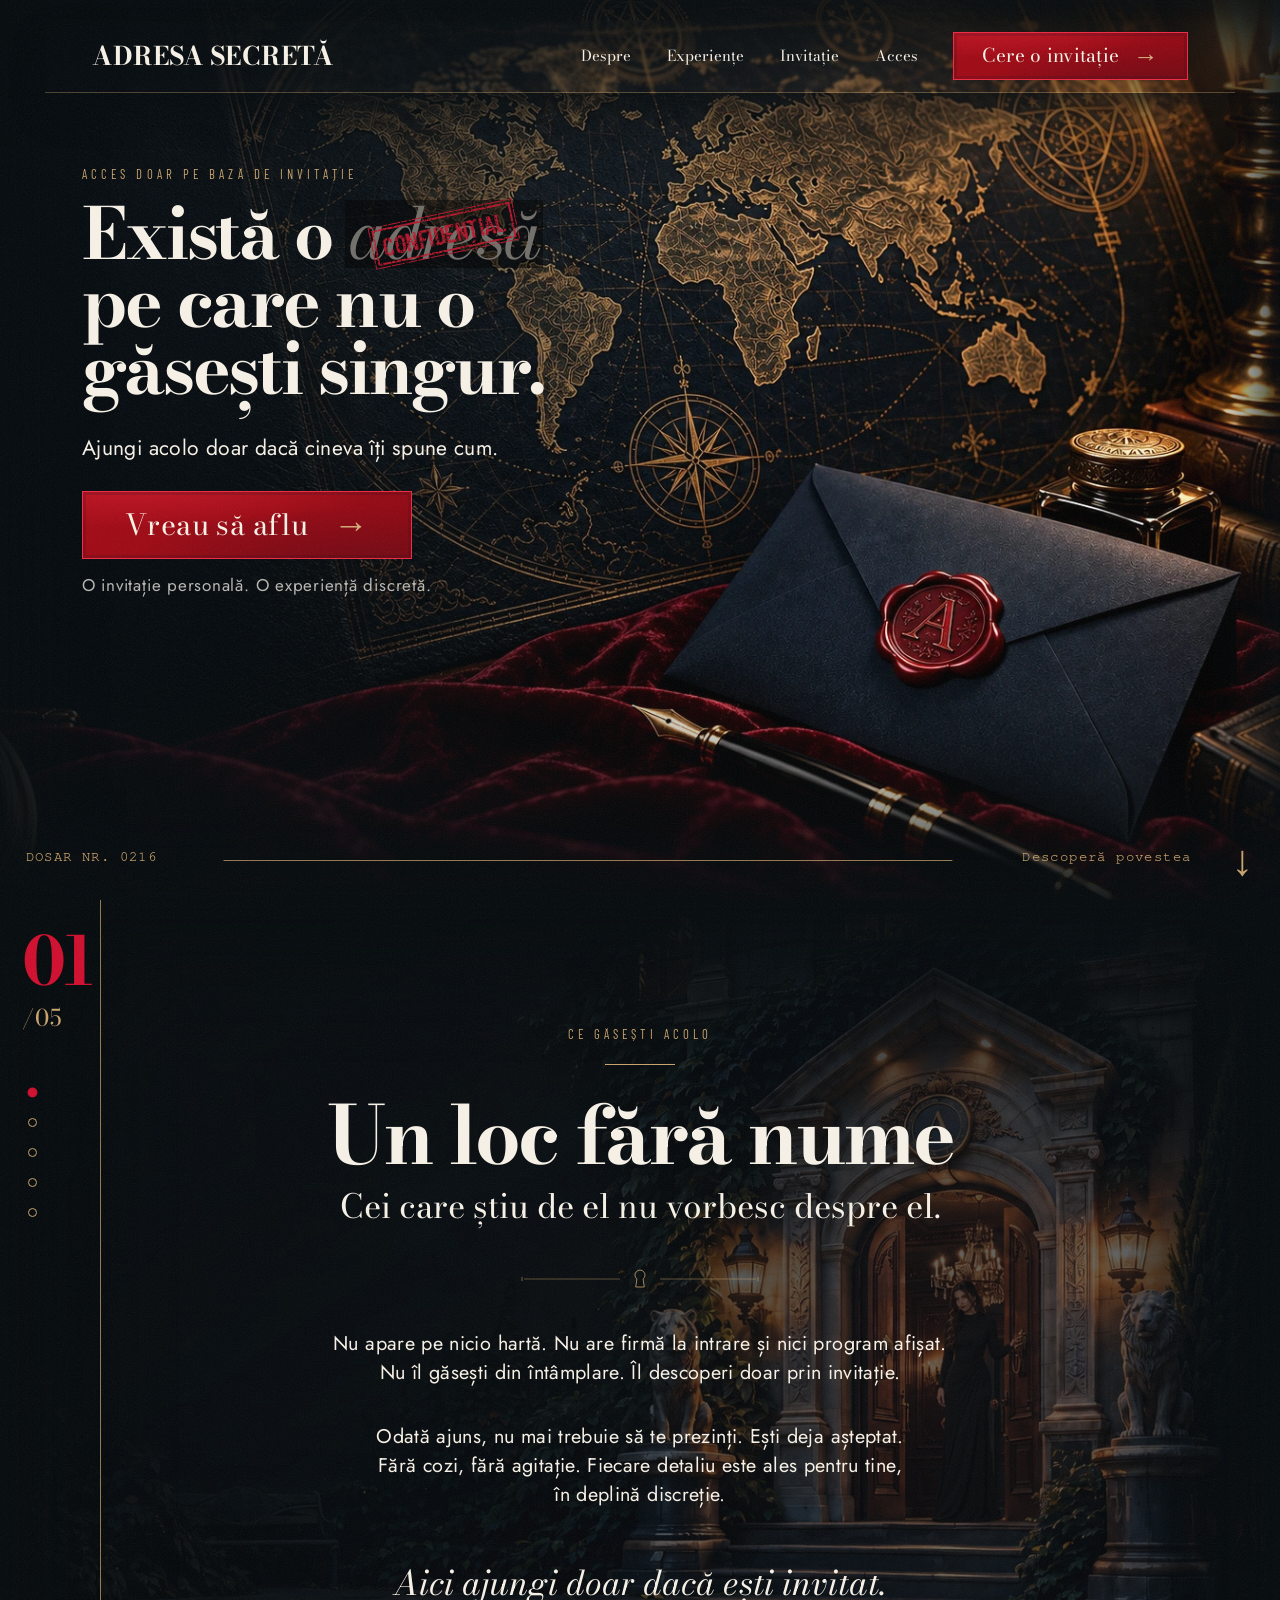
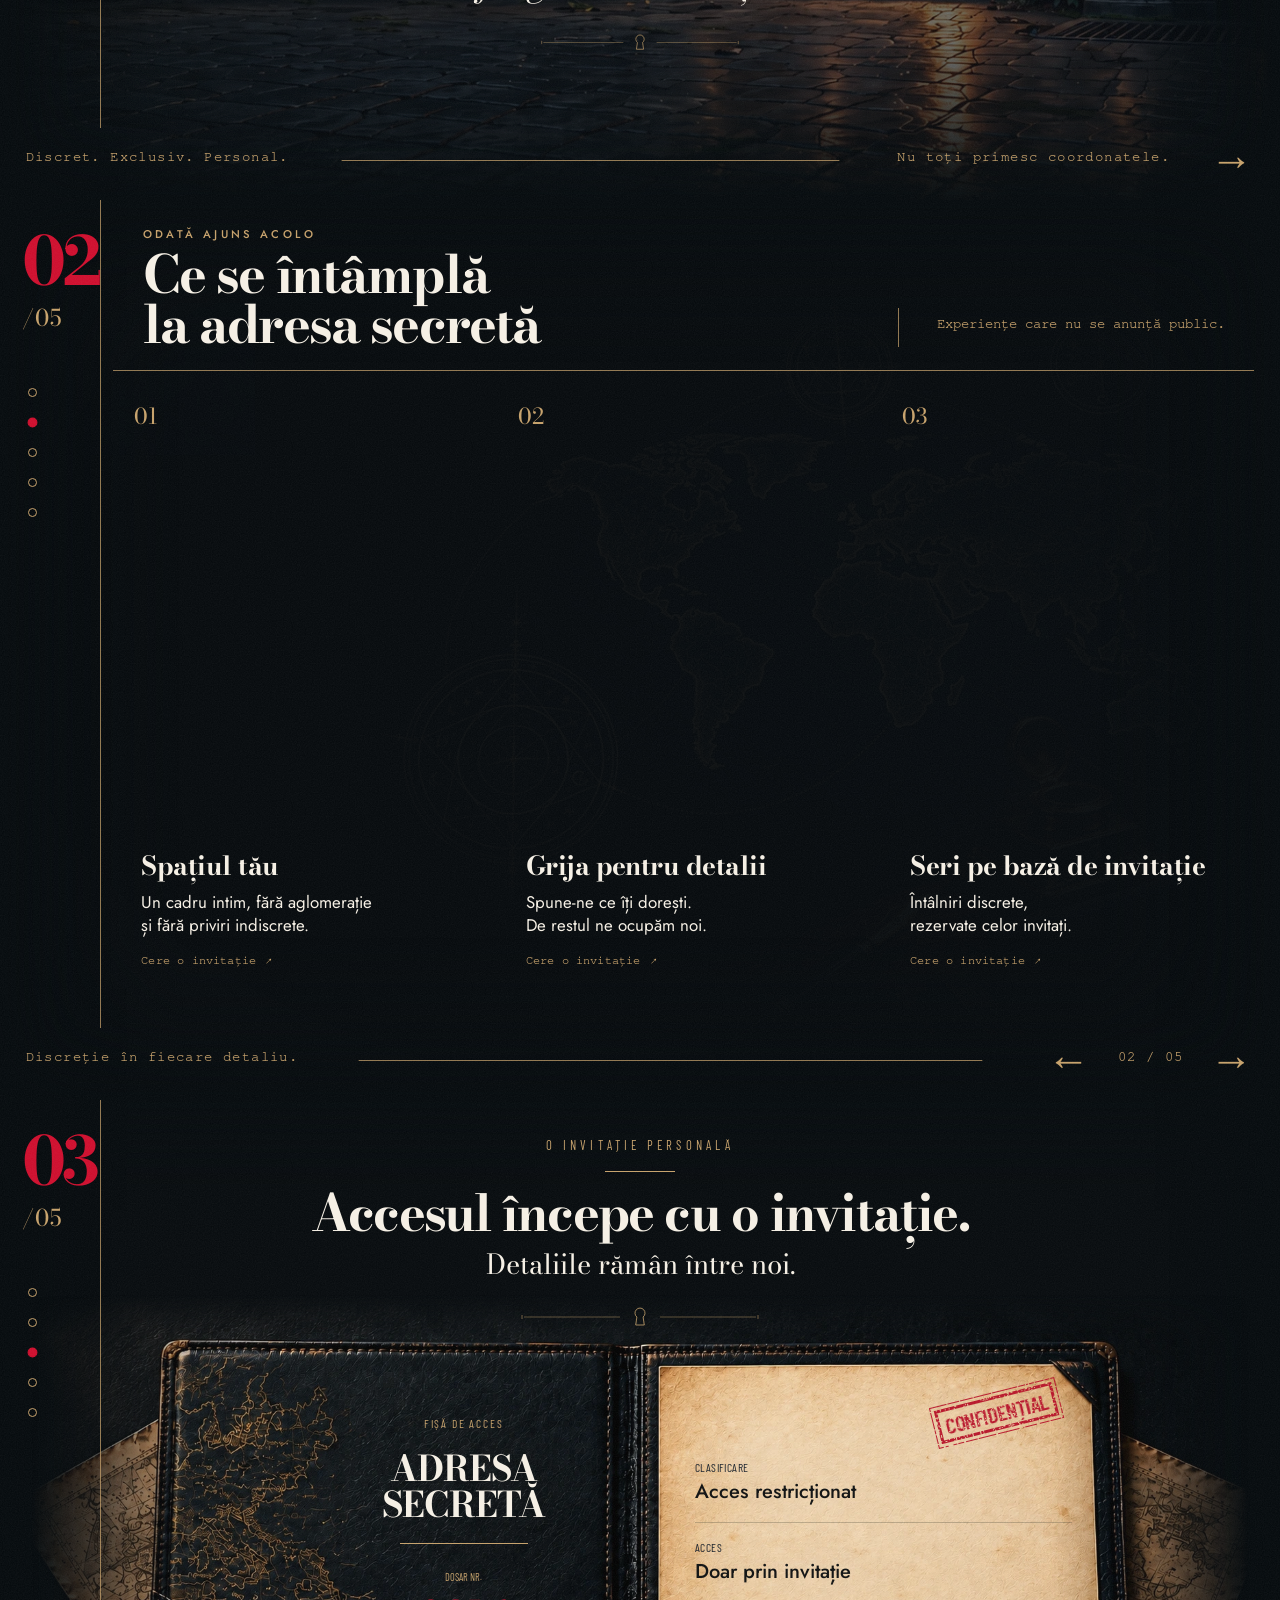
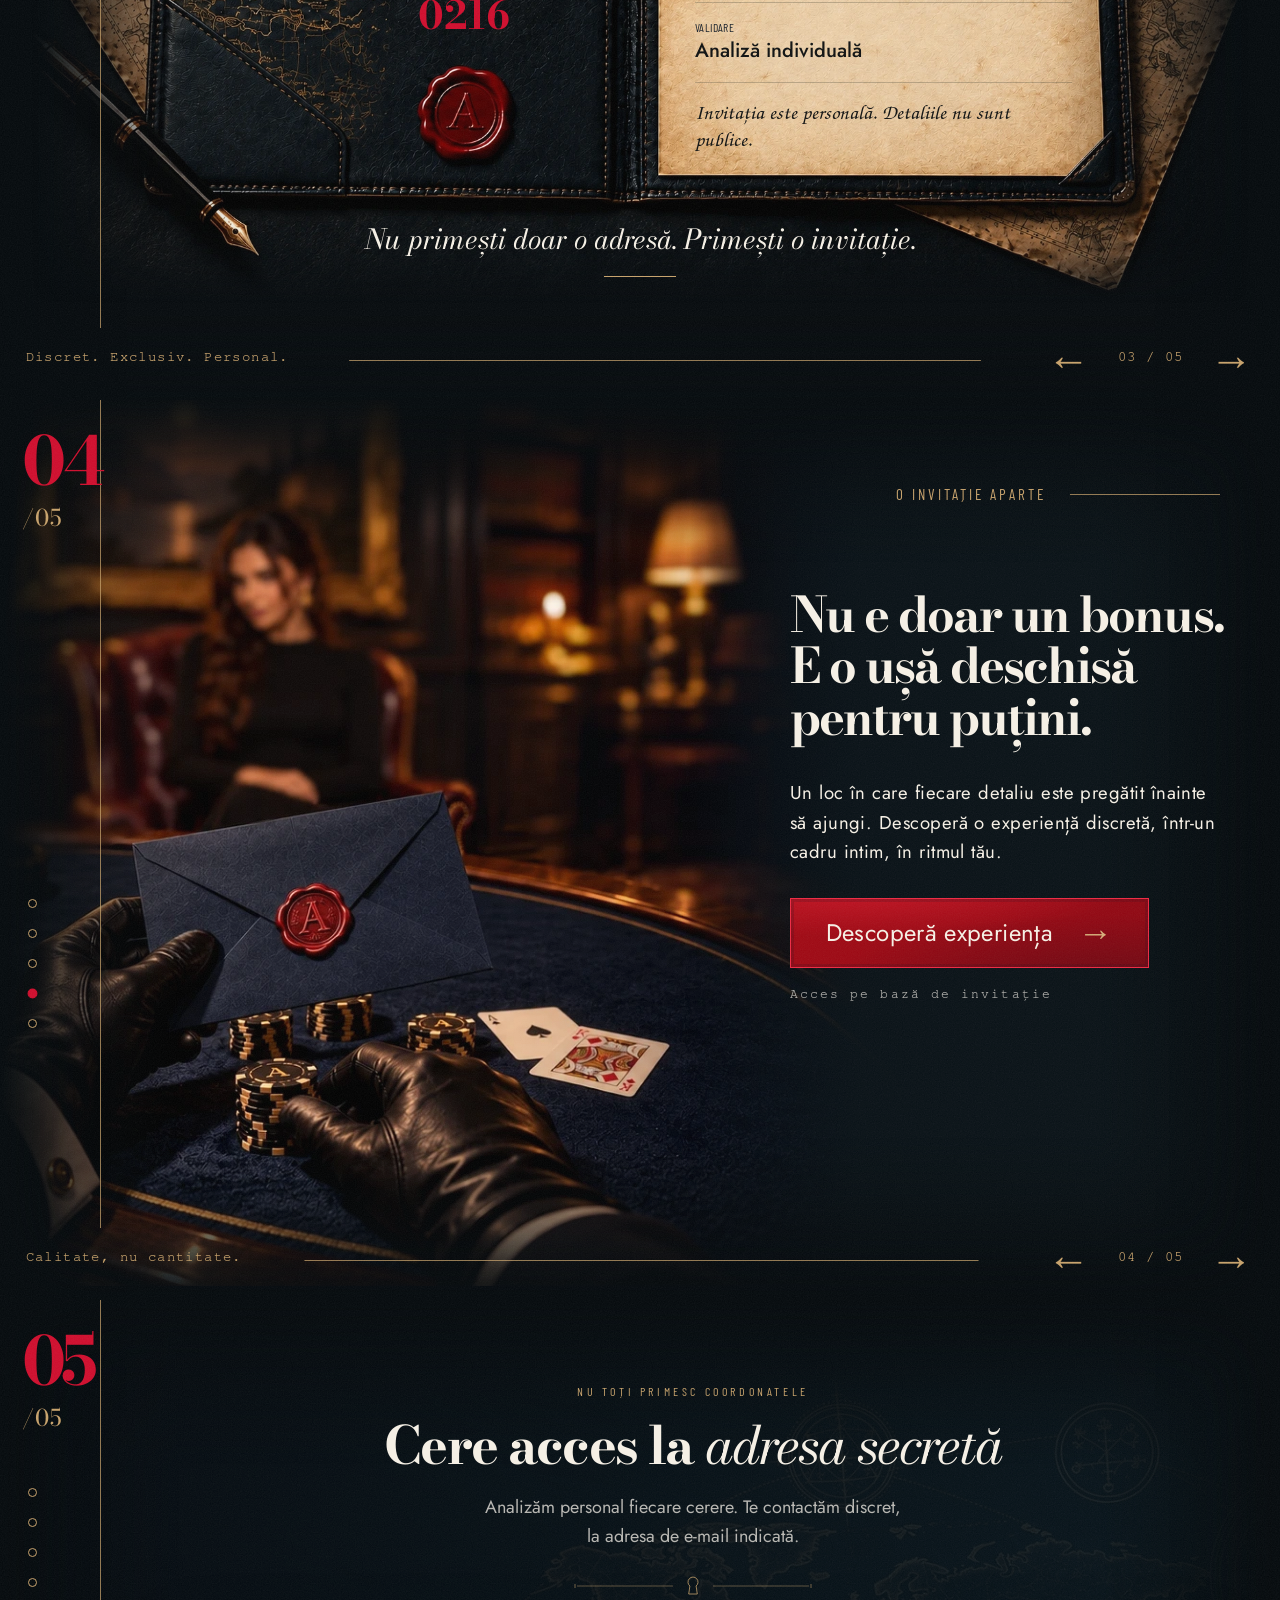
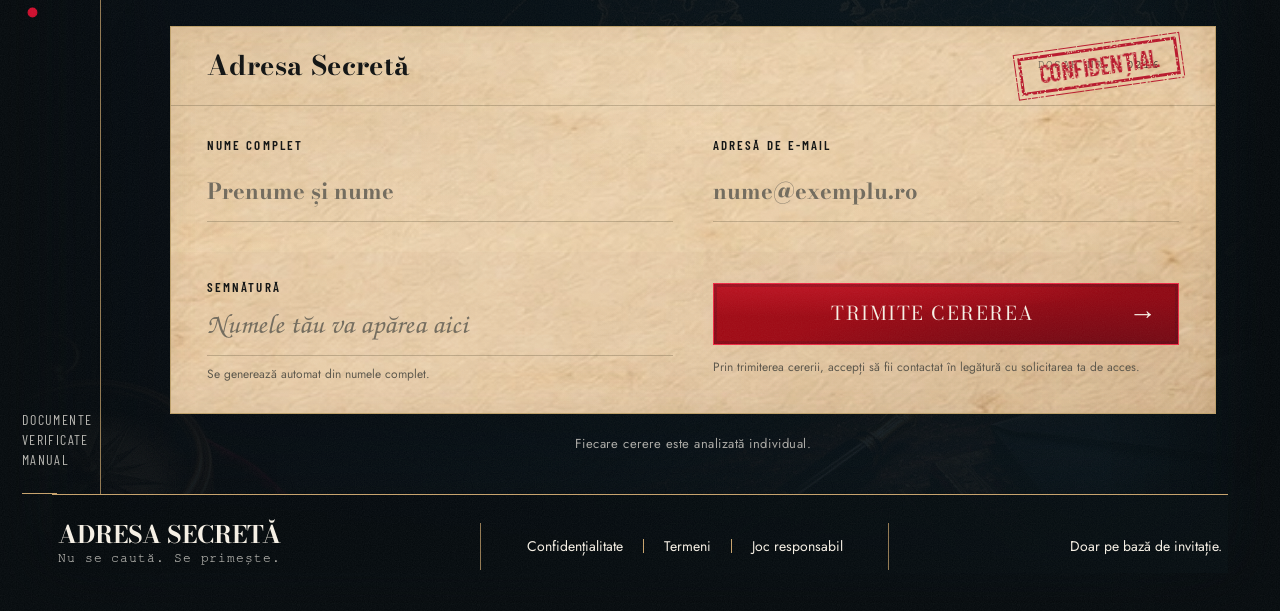
==== commit 125bd5cd: "fix form" ====
--- a/index.html
+++ b/index.html
@@ -106,7 +106,7 @@
     </script>
     <script src="motion.js" defer></script>
     <script src="modal.js?v=20260922-1" defer></script>
-    <script src="form.js?v=20260922-1" defer></script>
+    <script src="form.js?v=20260922-2" defer></script>
     <script src="interactions.js" defer></script>
 
     <script type="application/ld+json">
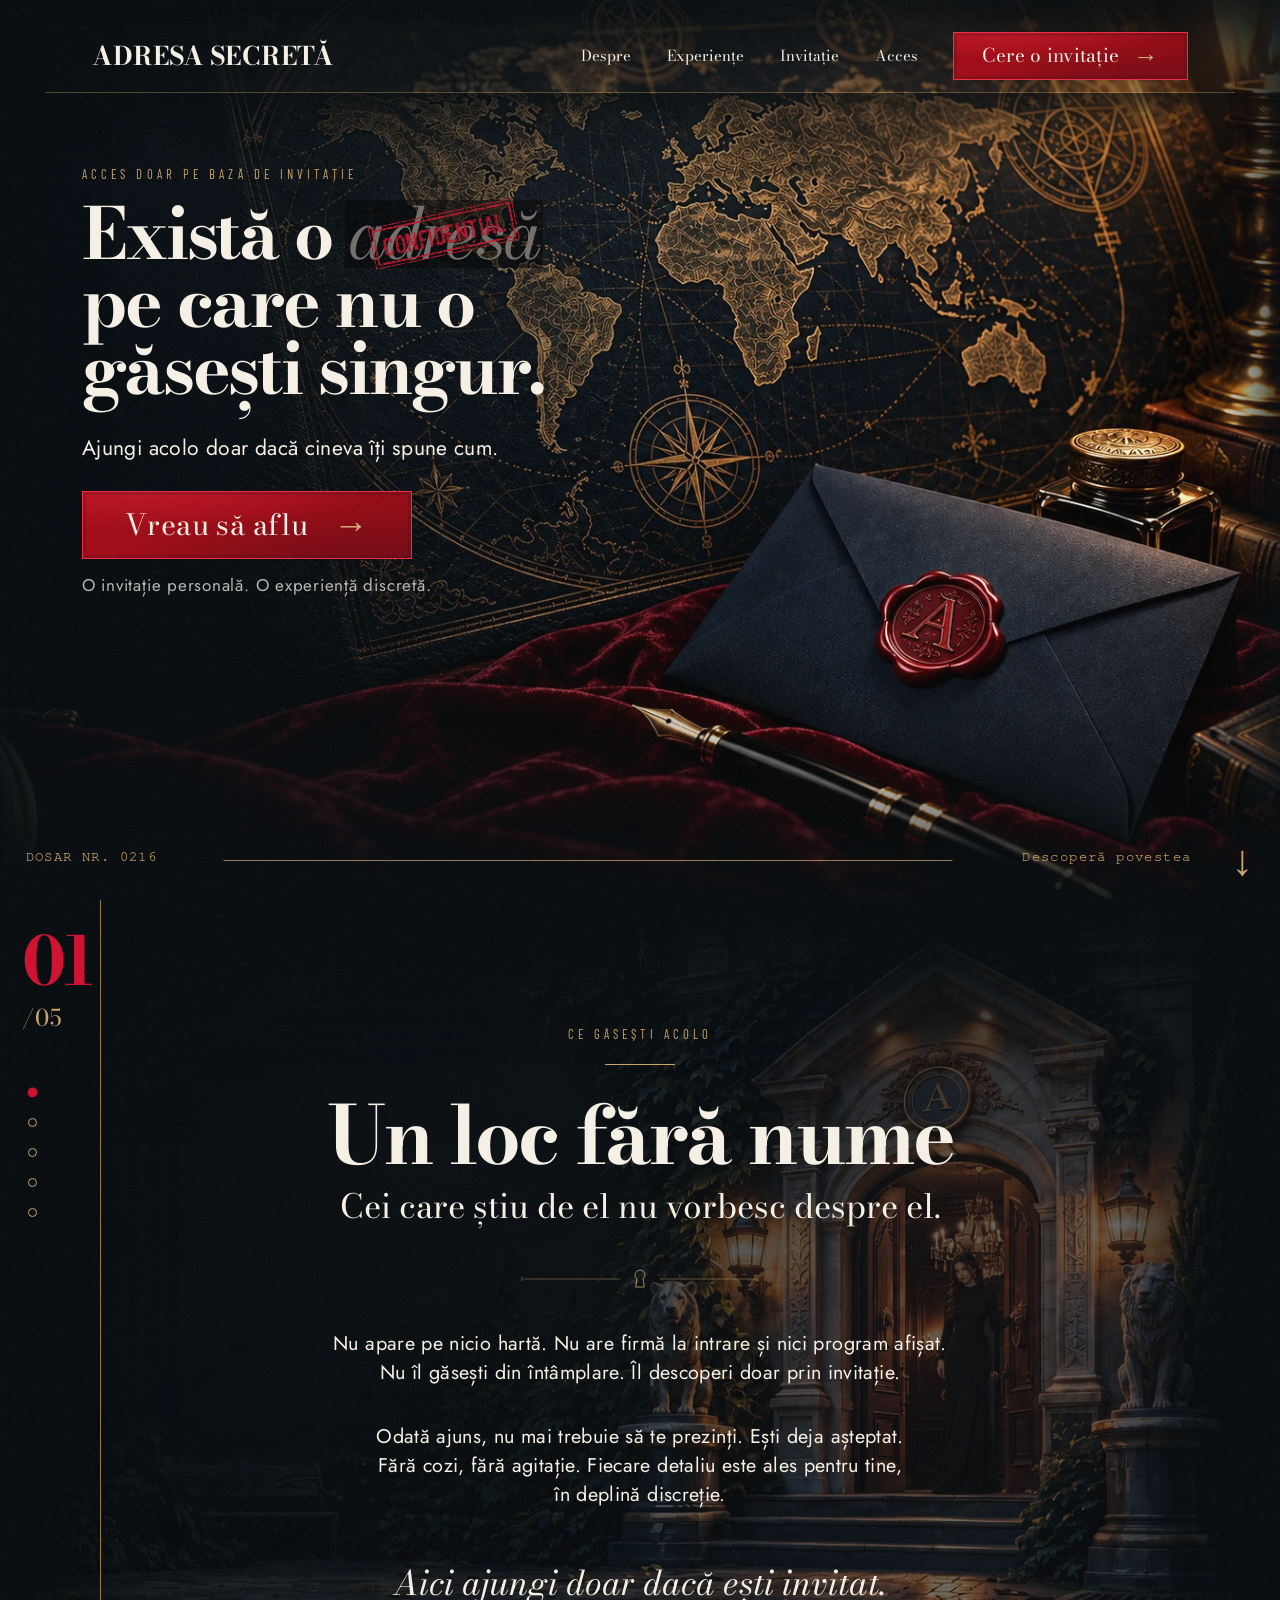
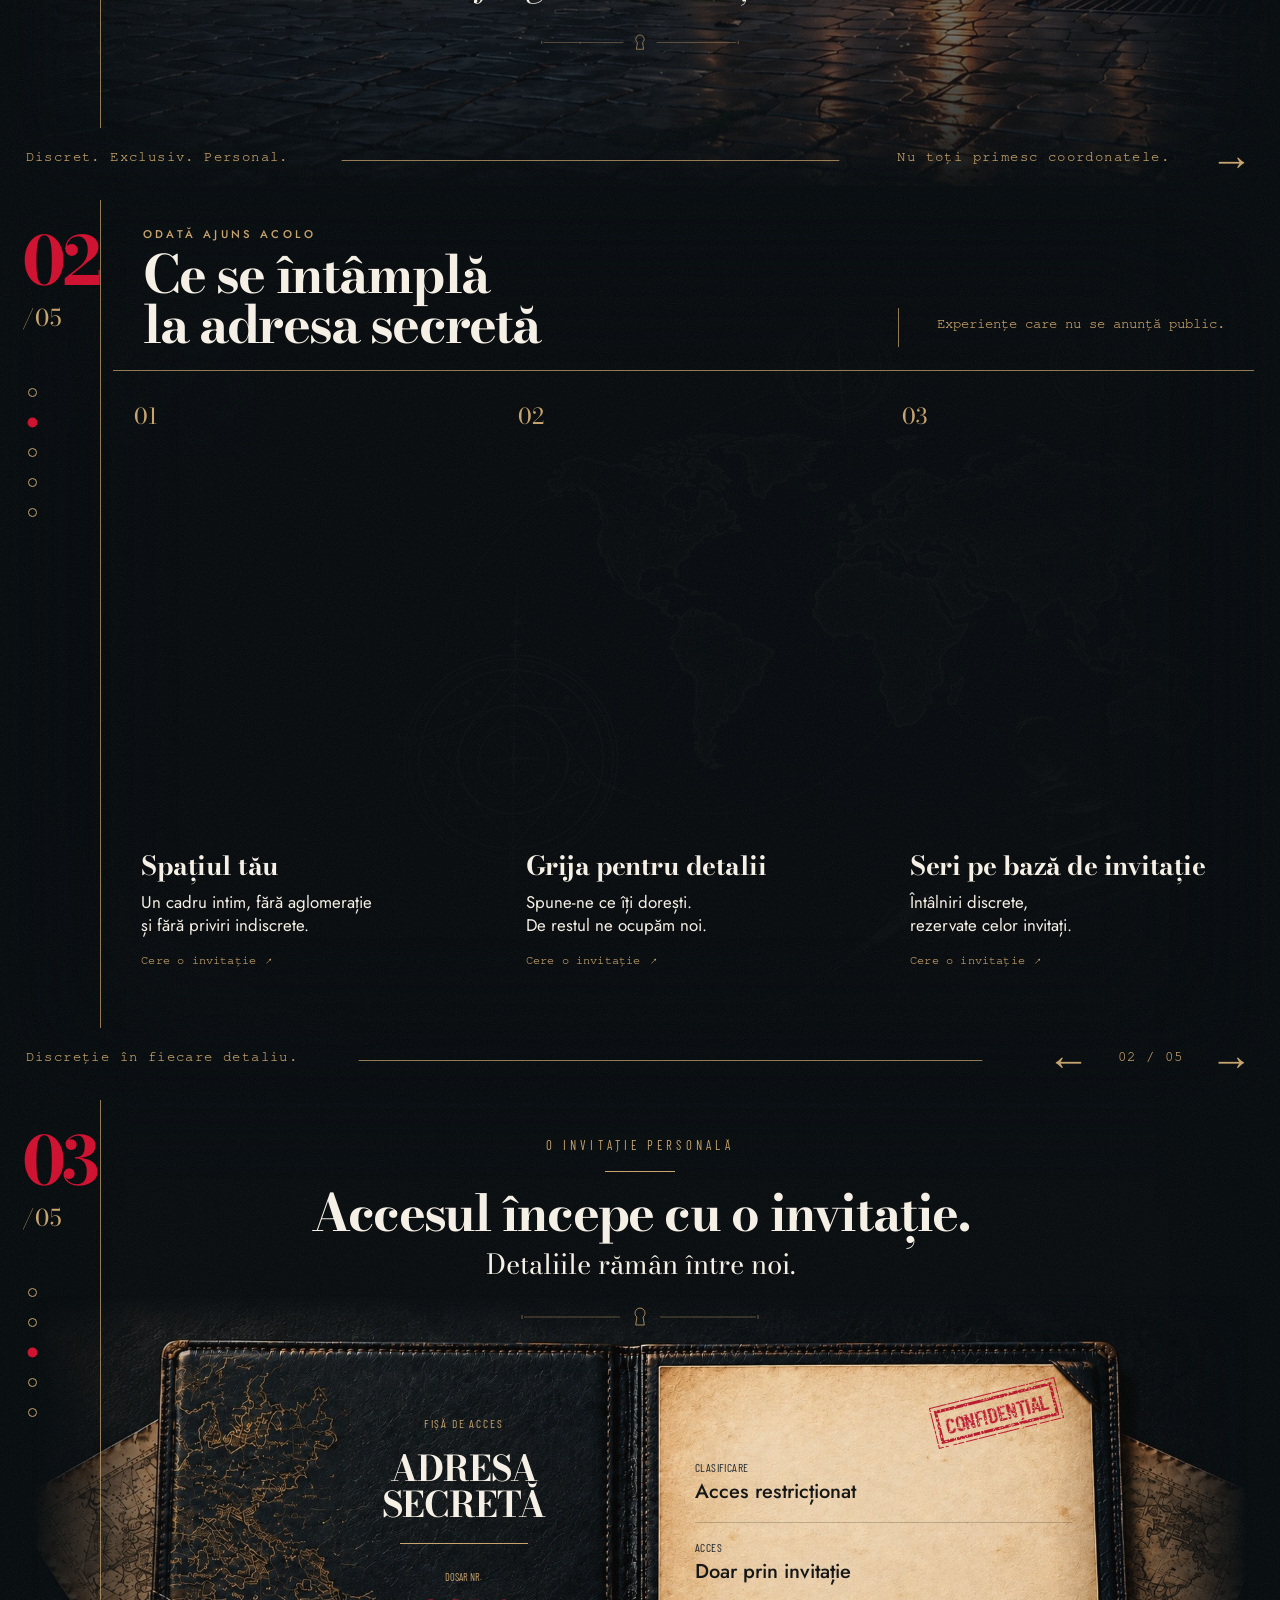
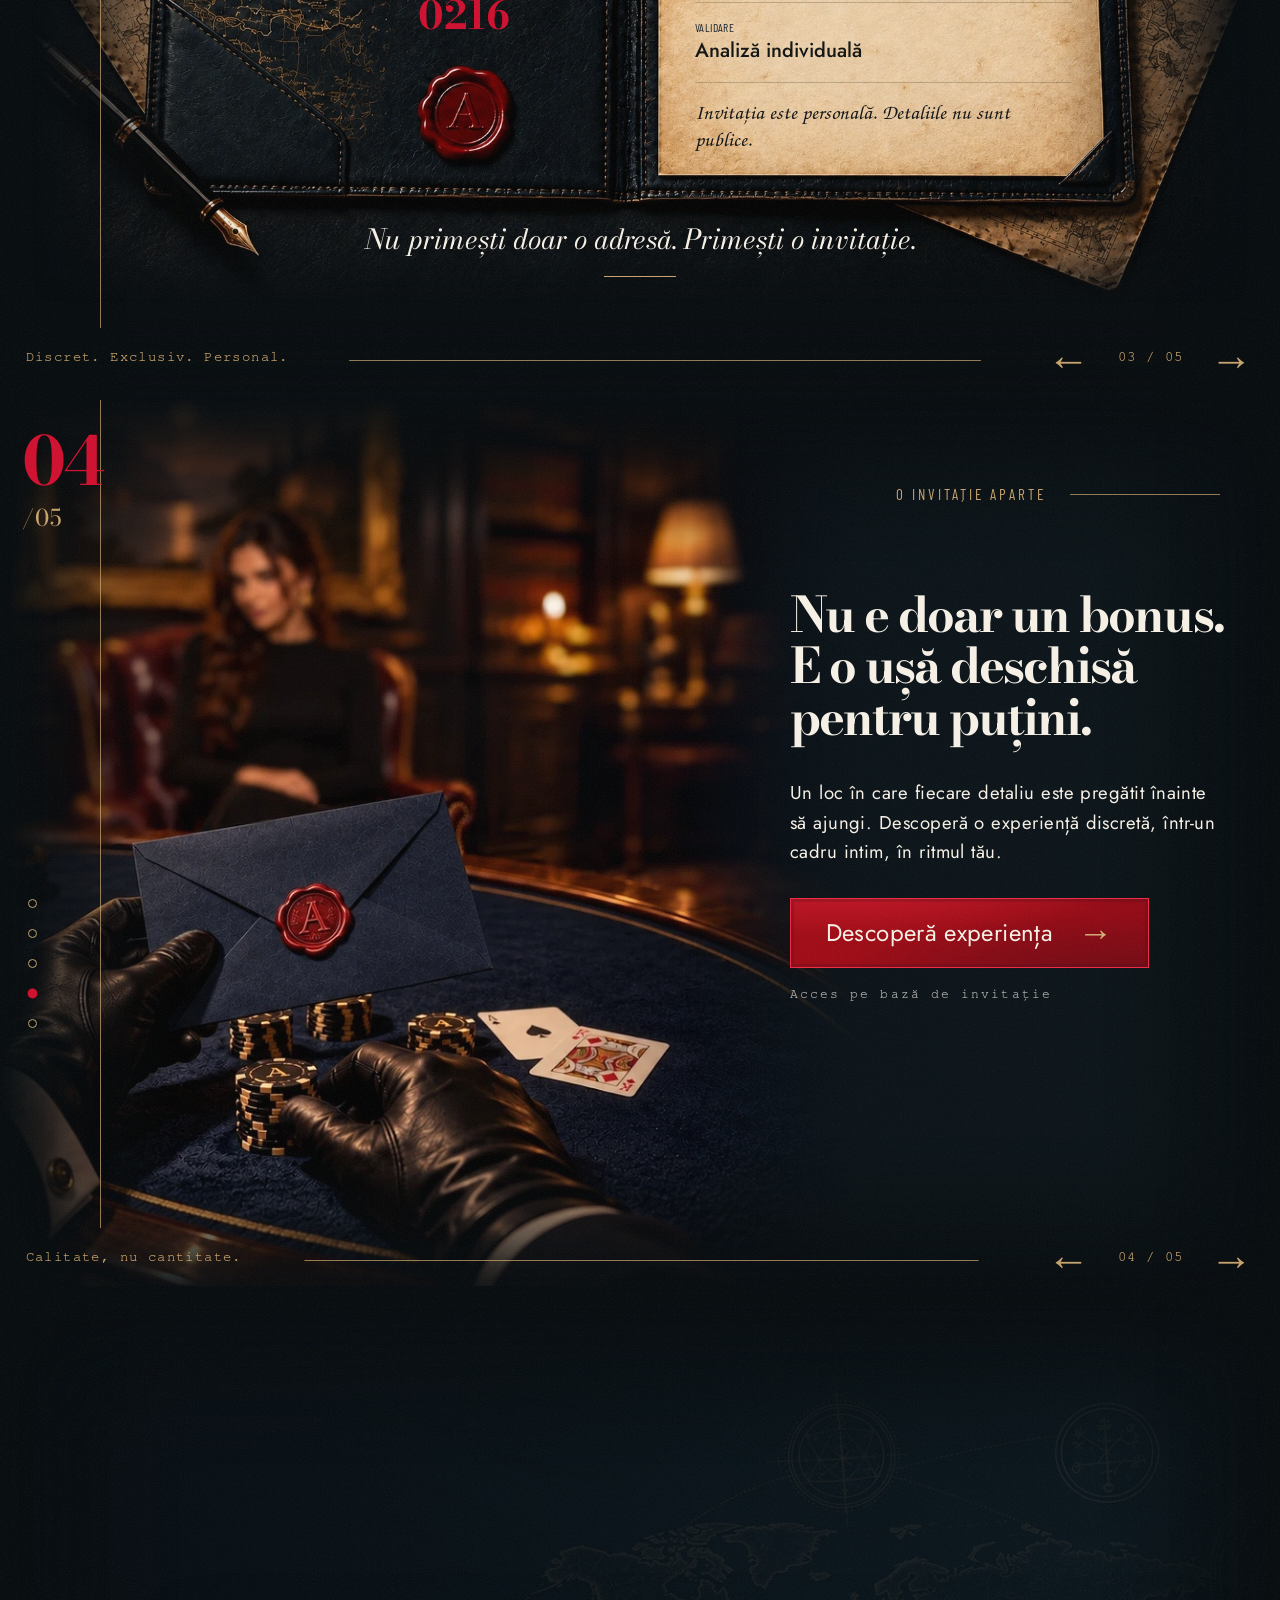
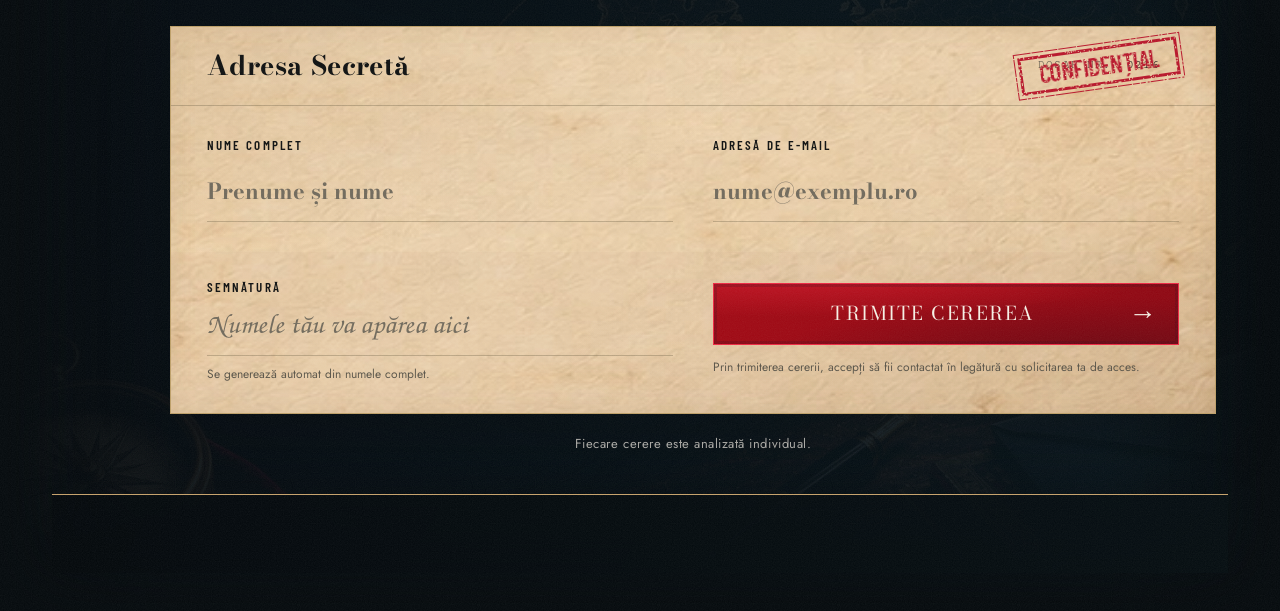
==== commit 58ccfaaa: "good" ====
--- a/index.html
+++ b/index.html
@@ -95,8 +95,7 @@
     <link rel="stylesheet" href="modal.css?v=20260922-1" />
 
     <script>
-      /* Arms the motion layer before first paint. The loader stays until
-   motion.js finishes: DOM + assets, then a 2s hold. No timed fallback. */
+
       (function (d) {
         var r = d.documentElement;
         r.className += " js-motion is-loading";
--- a/motion.css
+++ b/motion.css
@@ -1,6 +1,4 @@
-/* Adresa Secretă - loading screen, intro and scroll motion.
-   Everything here is opt-in: the rules only bite once the inline head script
-   has added .js-motion to <html>, so the page stays fully usable without JS. */
+
 
 :root {
   --ease-out: cubic-bezier(0.2, 0.65, 0.3, 1);
@@ -310,8 +308,6 @@
 }
 
 
-/* Hero copy drifts and fades as the first section takes over (JS-driven).
-   Only active once the page has actually been scrolled. */
 html.js-motion .hero.is-drift .hero-copy,
 html.js-motion .hero.is-drift .hero-art-notes {
   transform: translate3d(0, var(--py, 0px), 0);
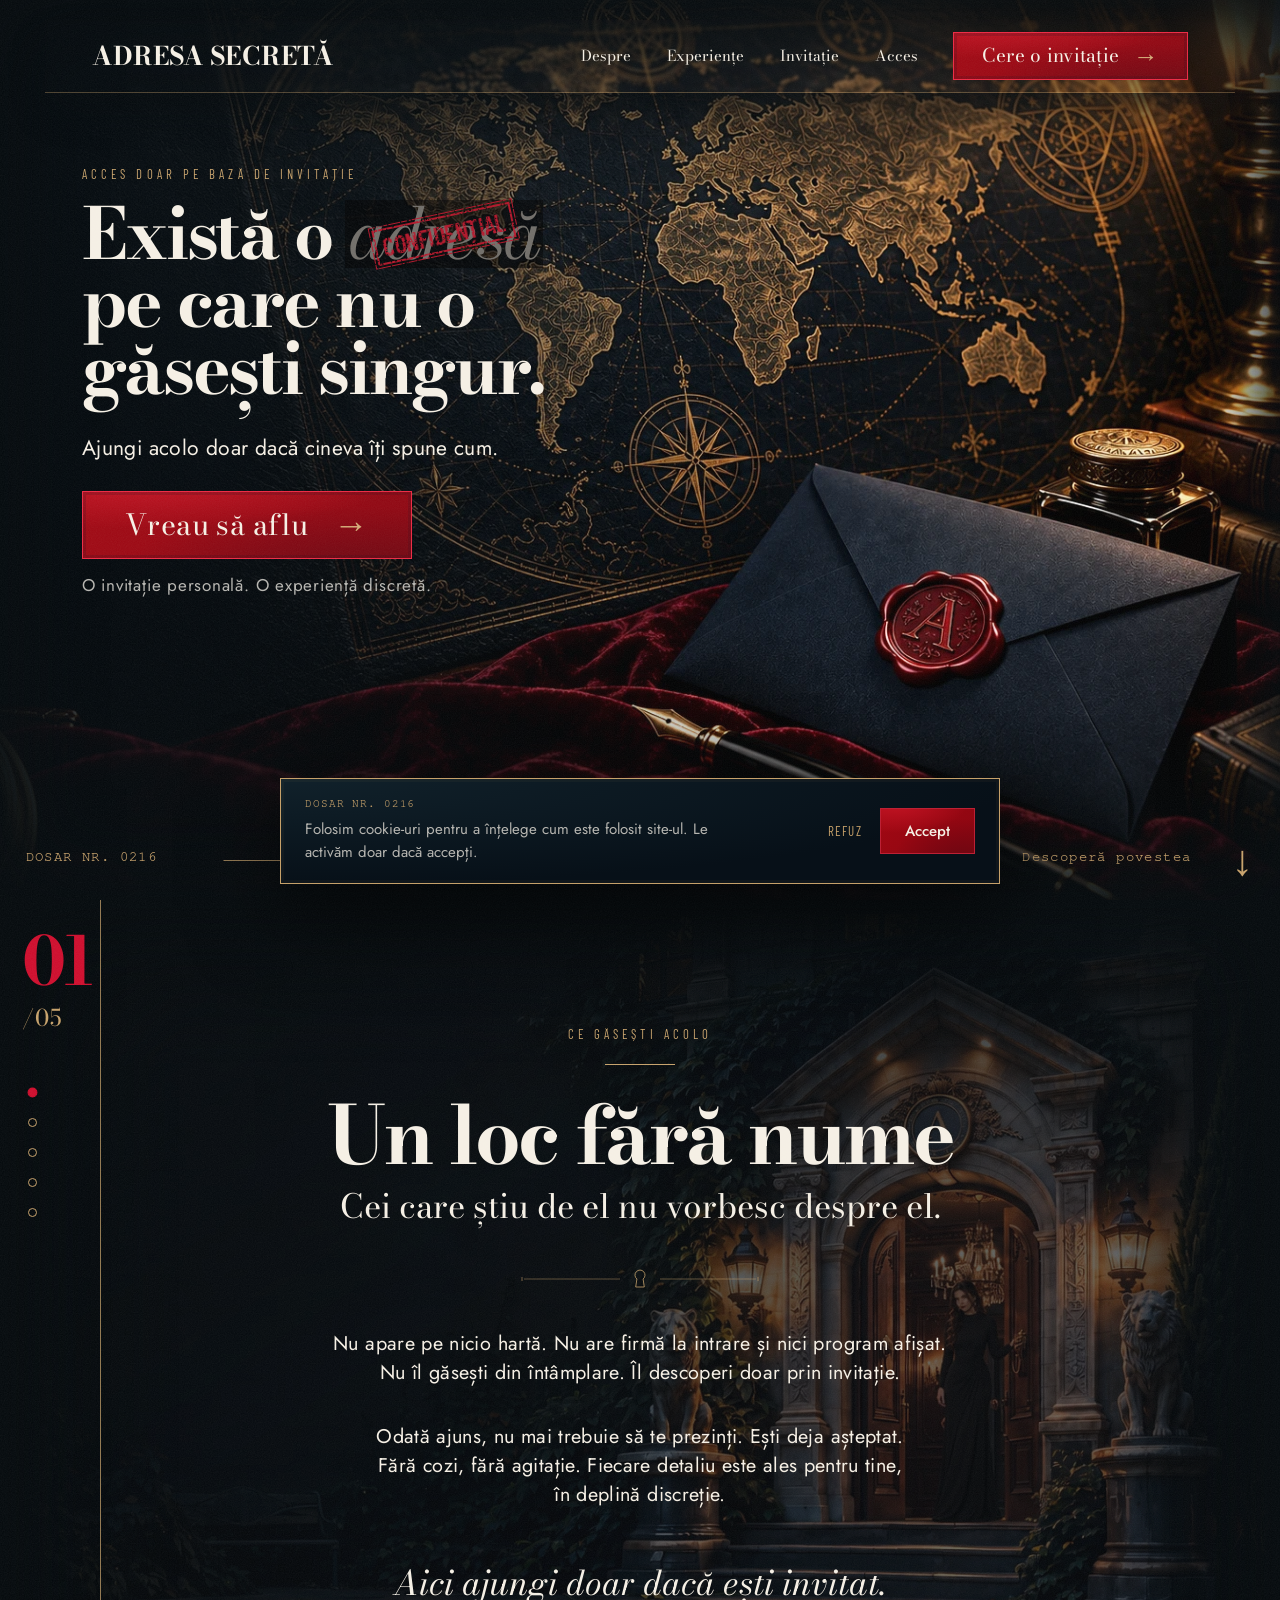
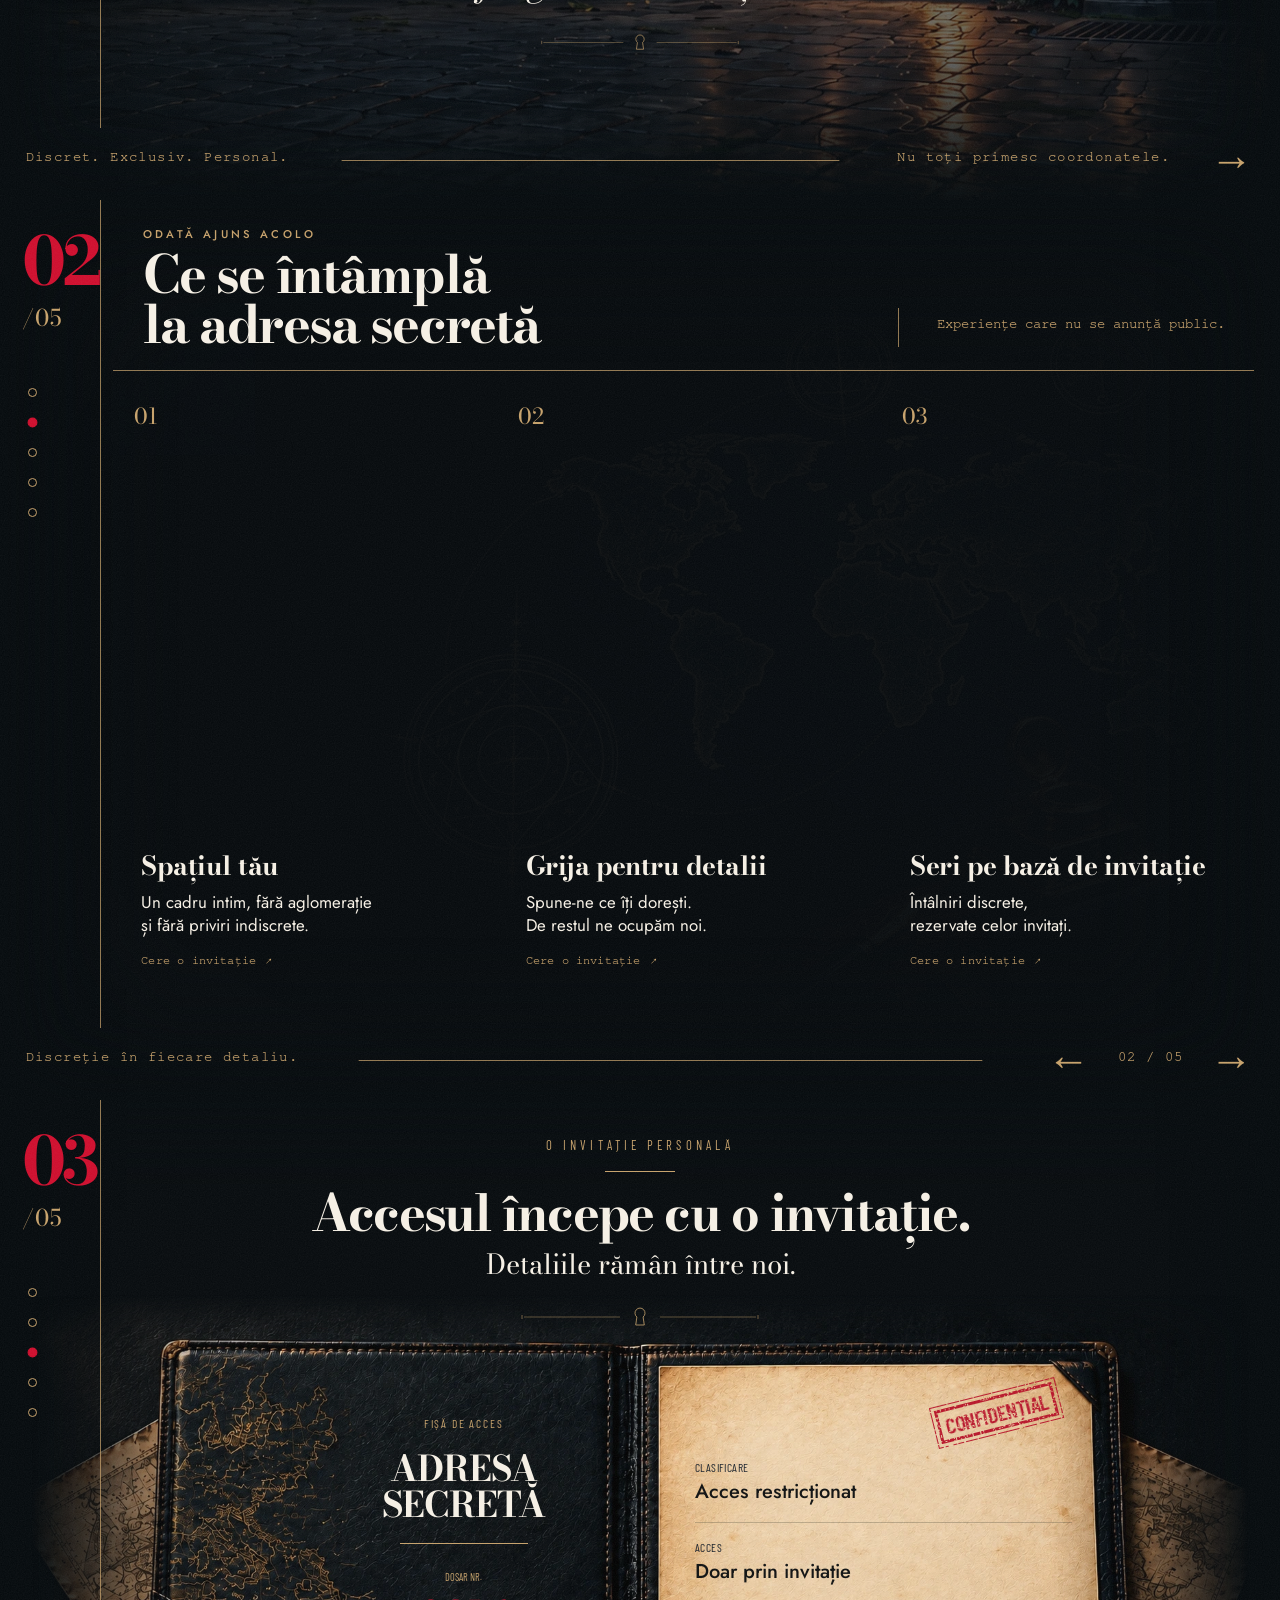
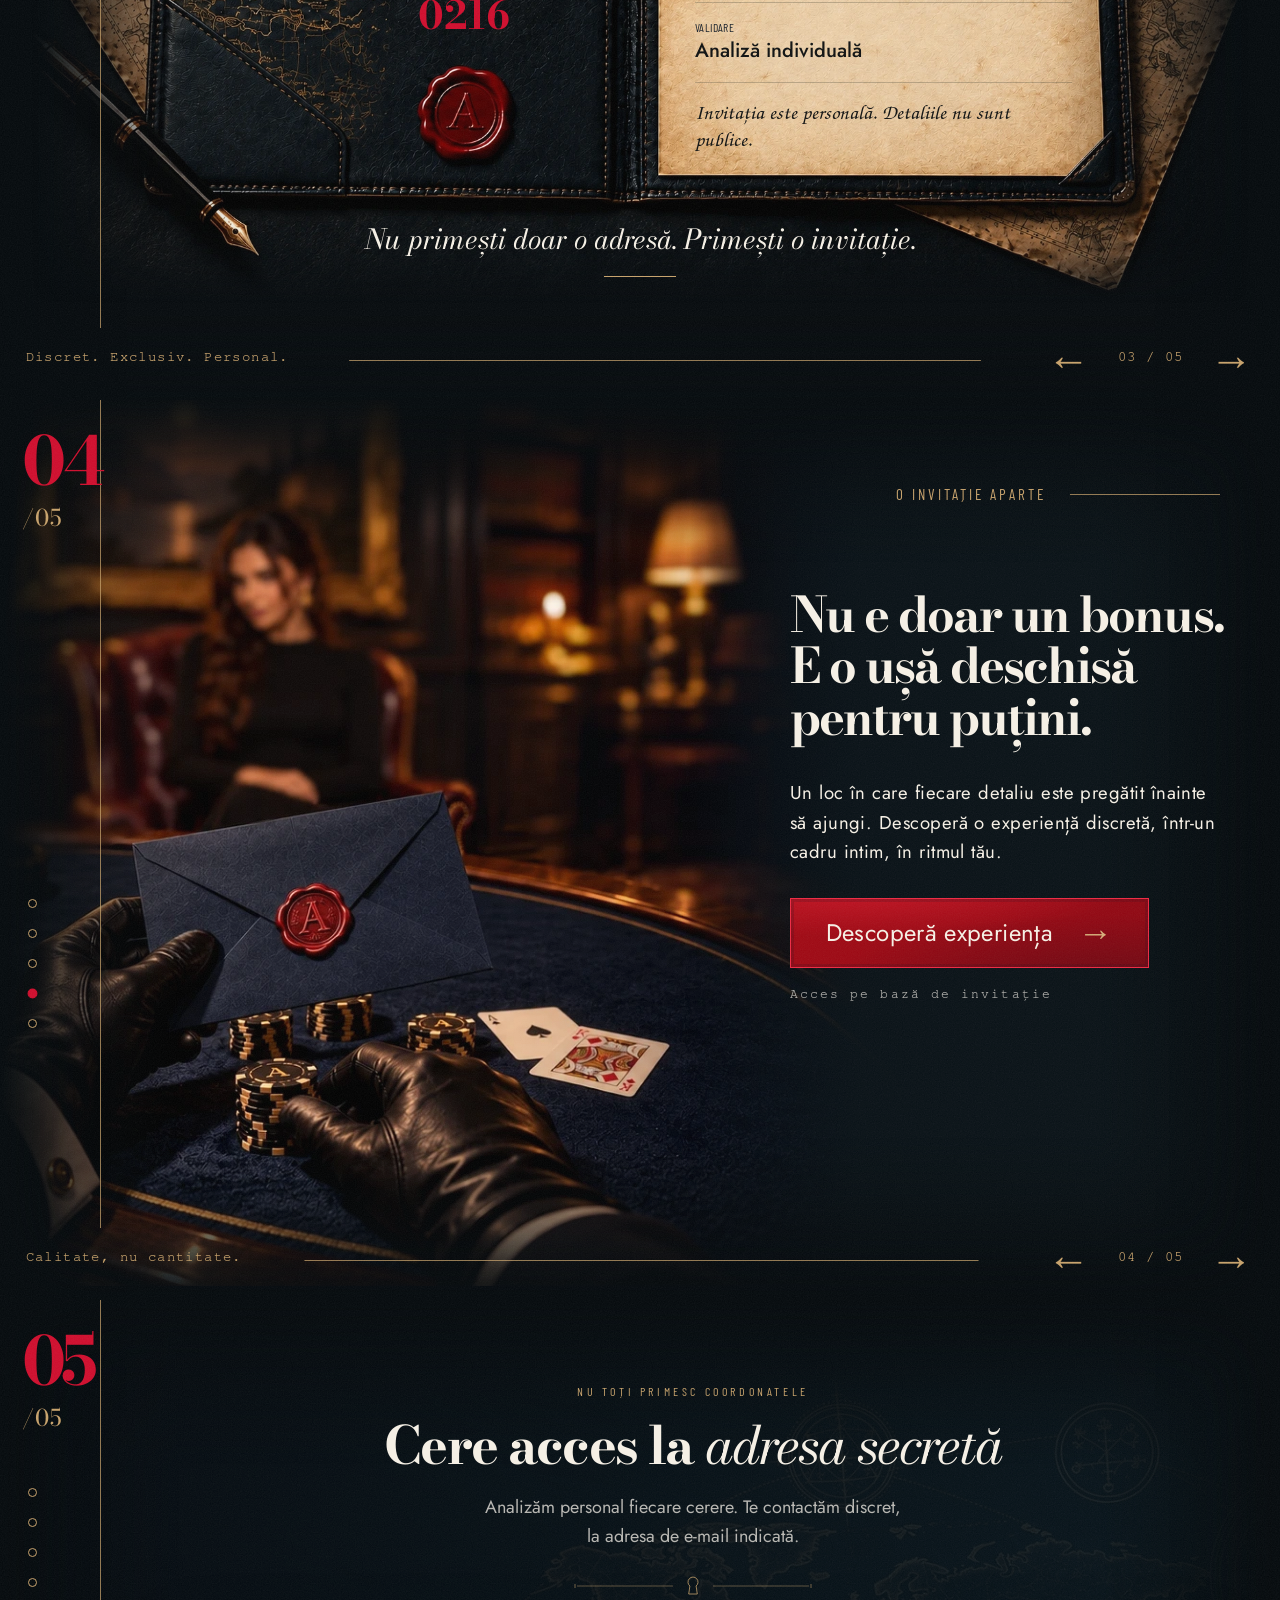
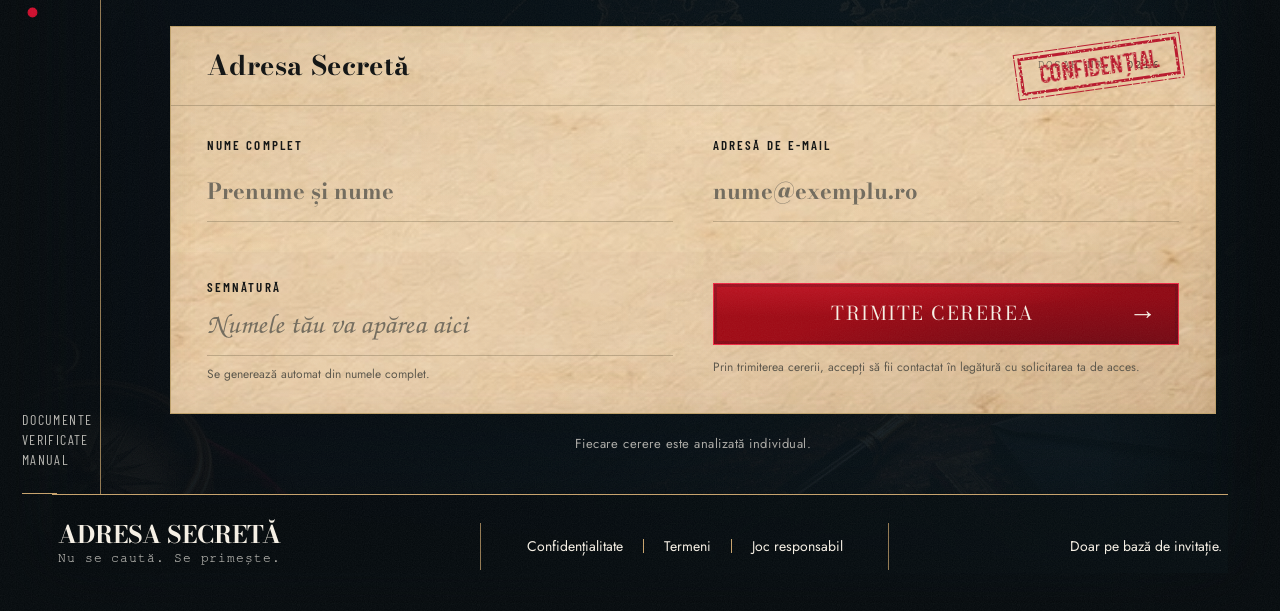
==== commit c14c6633: "fix" ====
--- a/index.html
+++ b/index.html
@@ -1,6 +1,11 @@
 <!doctype html>
 <html lang="ro">
   <head>
+    <!-- Tracking: doar GTM, ca să nu risc dublă numărare (GA4/Meta/TikTok se
+         configurează din interfața GTM, nu mai sunt scripturi separate aici).
+         GTM se încarcă doar după consimțământ — vezi cookie-consent.js. ID
+         real în cookie-consent.js (GTM_ID), înlocuiește dummy-ul GTM-XXXXXXX. -->
+
     <meta charset="utf-8" />
     <meta name="viewport" content="width=device-width,initial-scale=1" />
     <title>Adresa Secretă - Acces Doar Pe Bază De Invitație | Dosar 0216</title>
@@ -93,6 +98,7 @@
     <link rel="stylesheet" href="styles.css" />
     <link rel="stylesheet" href="motion.css" />
     <link rel="stylesheet" href="modal.css?v=20260922-1" />
+    <link rel="stylesheet" href="cookie-consent.css" />
 
     <script>
 
@@ -107,6 +113,7 @@
     <script src="modal.js?v=20260922-1" defer></script>
     <script src="form.js?v=20260922-2" defer></script>
     <script src="interactions.js" defer></script>
+    <script src="cookie-consent.js" defer></script>
 
     <script type="application/ld+json">
       {
@@ -366,5 +373,15 @@
       <p id="request-result-message" class="request-result-message"></p>
       <button class="request-result-action" type="button" data-result-close>Am înțeles</button>
     </dialog>
+    <div class="cookie-banner" id="cookie-banner" role="dialog" aria-live="polite" aria-label="Consimțământ cookie-uri" hidden>
+      <div class="cookie-banner-copy">
+        <p class="cookie-banner-eyebrow">DOSAR NR. 0216</p>
+        <p class="cookie-banner-text">Folosim cookie-uri pentru a înțelege cum este folosit site-ul. Le activăm doar dacă accepți.</p>
+      </div>
+      <div class="cookie-banner-actions">
+        <button type="button" class="cookie-banner-decline" data-cookie-decline>Refuz</button>
+        <button type="button" class="cookie-banner-accept" data-cookie-accept>Accept</button>
+      </div>
+    </div>
   </body>
 </html>
--- a/cookie-consent.css
+++ b/cookie-consent.css
@@ -0,0 +1,99 @@
+/* Cookie consent banner — reuses the page's dark/gold palette and fonts. */
+.cookie-banner {
+  position: fixed;
+  z-index: 400;
+  left: 16px;
+  right: 16px;
+  bottom: 16px;
+  display: flex;
+  flex-wrap: wrap;
+  align-items: center;
+  justify-content: space-between;
+  gap: 18px;
+  max-width: 720px;
+  margin: 0 auto;
+  padding: 20px 24px;
+  border: 1px solid var(--gold);
+  background: radial-gradient(ellipse at 0 0,#19303b88,transparent 72%),var(--ink-menu);
+  box-shadow: 0 24px 90px #0009,inset 0 0 0 3px #c6a16a0b;
+  transform: translateY(12px);
+  opacity: 0;
+  visibility: hidden;
+  transition: opacity .35s,transform .35s,visibility .35s step-end;
+}
+
+.cookie-banner.is-open {
+  opacity: 1;
+  transform: none;
+  visibility: visible;
+  transition: opacity .35s,transform .35s;
+}
+
+.cookie-banner-eyebrow {
+  margin: 0 0 6px;
+  font: 11px var(--mono);
+  letter-spacing: .08em;
+  color: var(--gold);
+}
+
+.cookie-banner-text {
+  margin: 0;
+  max-width: 46ch;
+  font: 15px/1.5 var(--body);
+  color: var(--muted);
+}
+
+.cookie-banner-actions {
+  display: flex;
+  align-items: center;
+  gap: 14px;
+  flex-shrink: 0;
+}
+
+.cookie-banner-decline {
+  padding: 8px 4px;
+  border: 0;
+  background: transparent;
+  color: var(--gold);
+  font: 13px var(--label);
+  letter-spacing: .1em;
+  text-transform: uppercase;
+}
+
+.cookie-banner-decline:hover {
+  color: var(--white);
+}
+
+.cookie-banner-accept {
+  min-height: 46px;
+  padding: 10px 24px;
+  border: 1px solid #bc2135;
+  background: var(--bg-primary);
+  color: var(--cream);
+  font: 500 15px/1.4 var(--body);
+  transition: filter .25s;
+}
+
+.cookie-banner-accept:hover {
+  filter: brightness(1.12);
+}
+
+@media (max-width: 560px) {
+  .cookie-banner {
+    left: 12px;
+    right: 12px;
+    bottom: 12px;
+    padding: 18px 18px 20px;
+  }
+  .cookie-banner-actions {
+    width: 100%;
+    justify-content: space-between;
+  }
+}
+
+@media (prefers-reduced-motion: reduce) {
+  .cookie-banner {
+    transition: opacity .15s;
+    transform: none;
+  }
+}
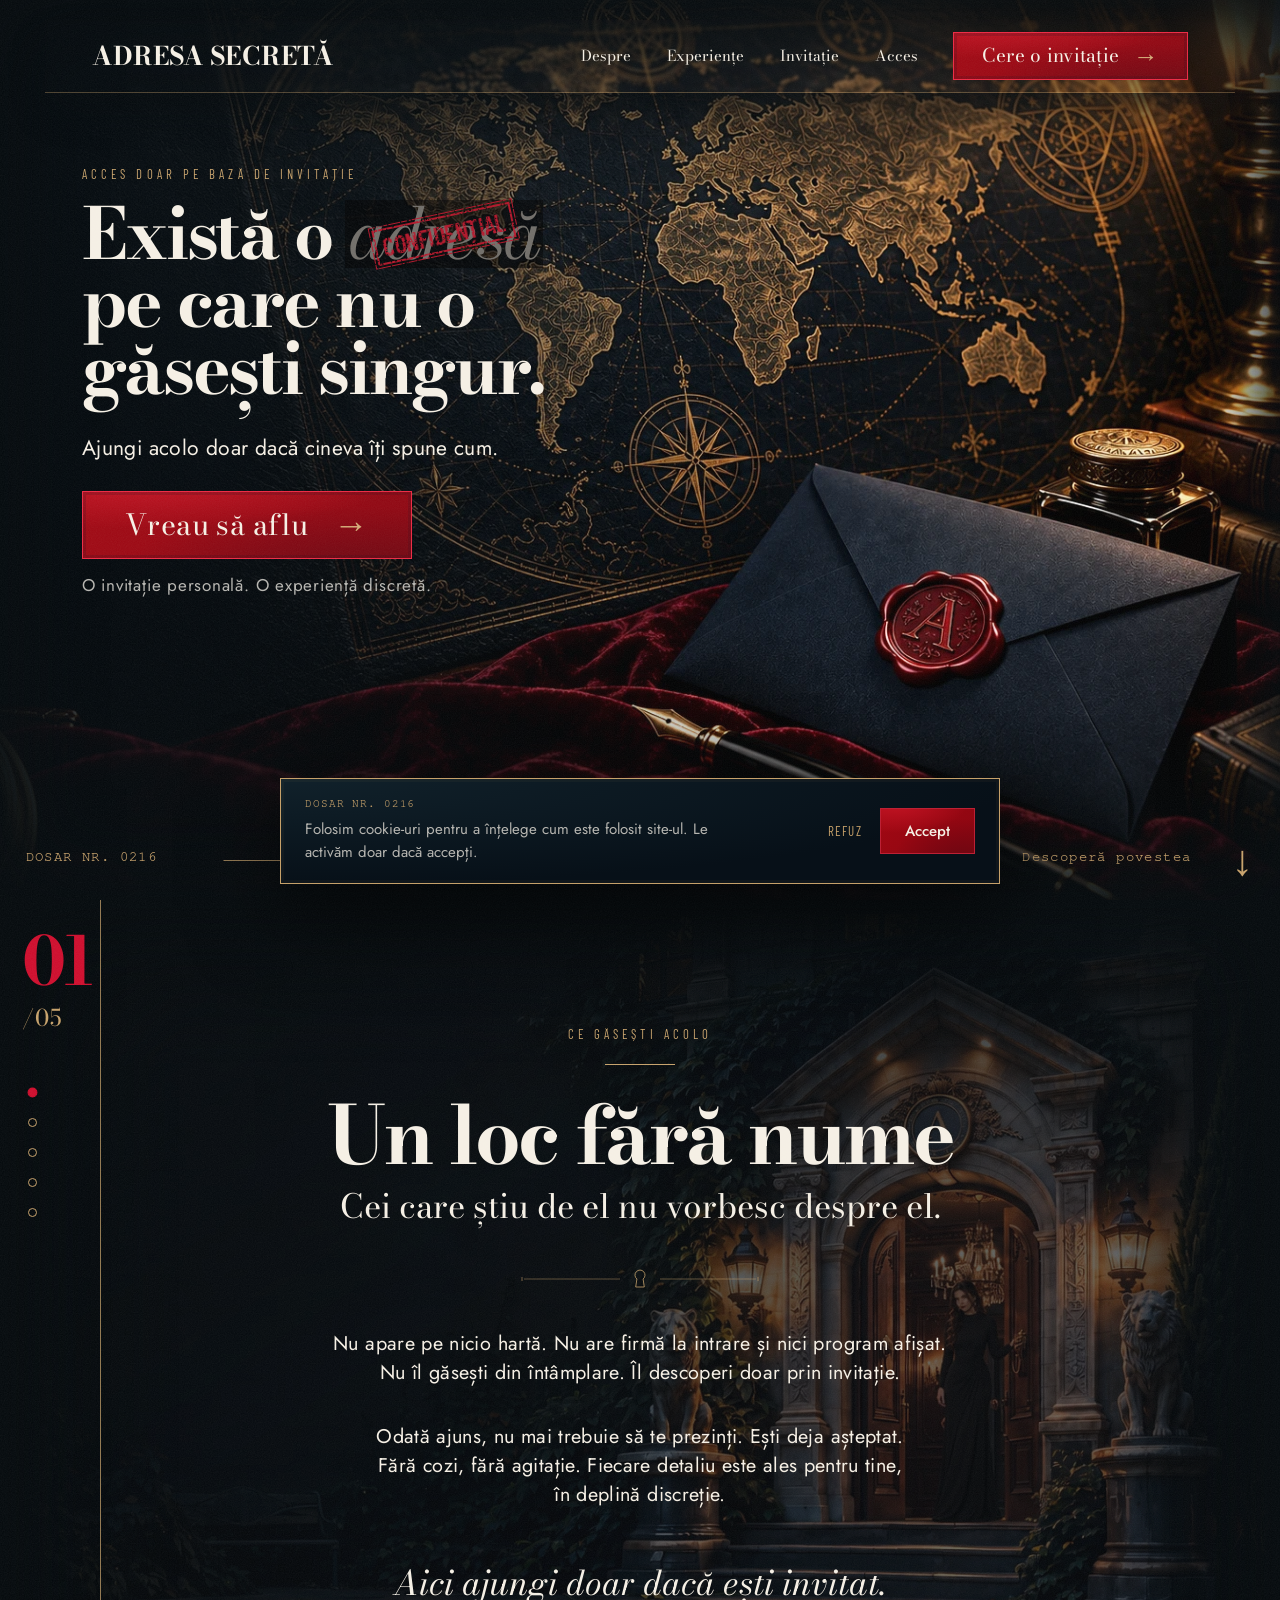
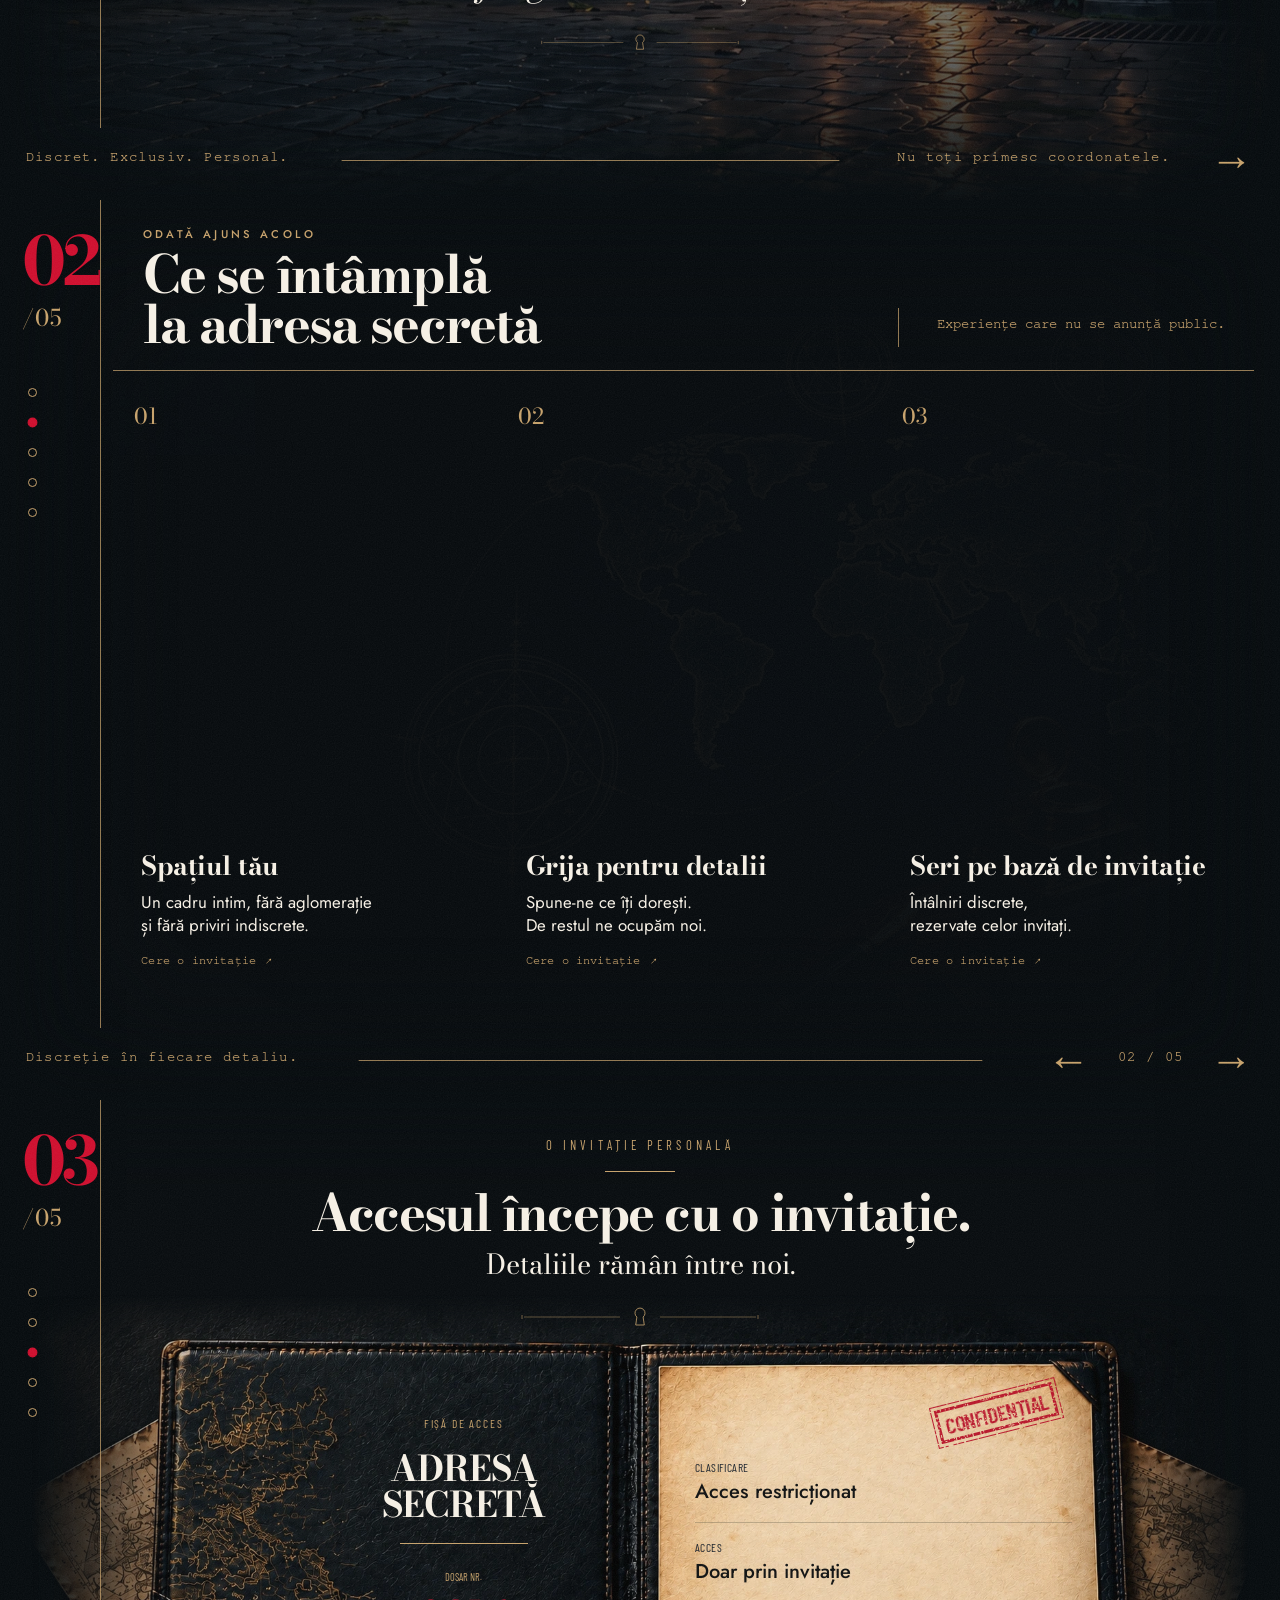
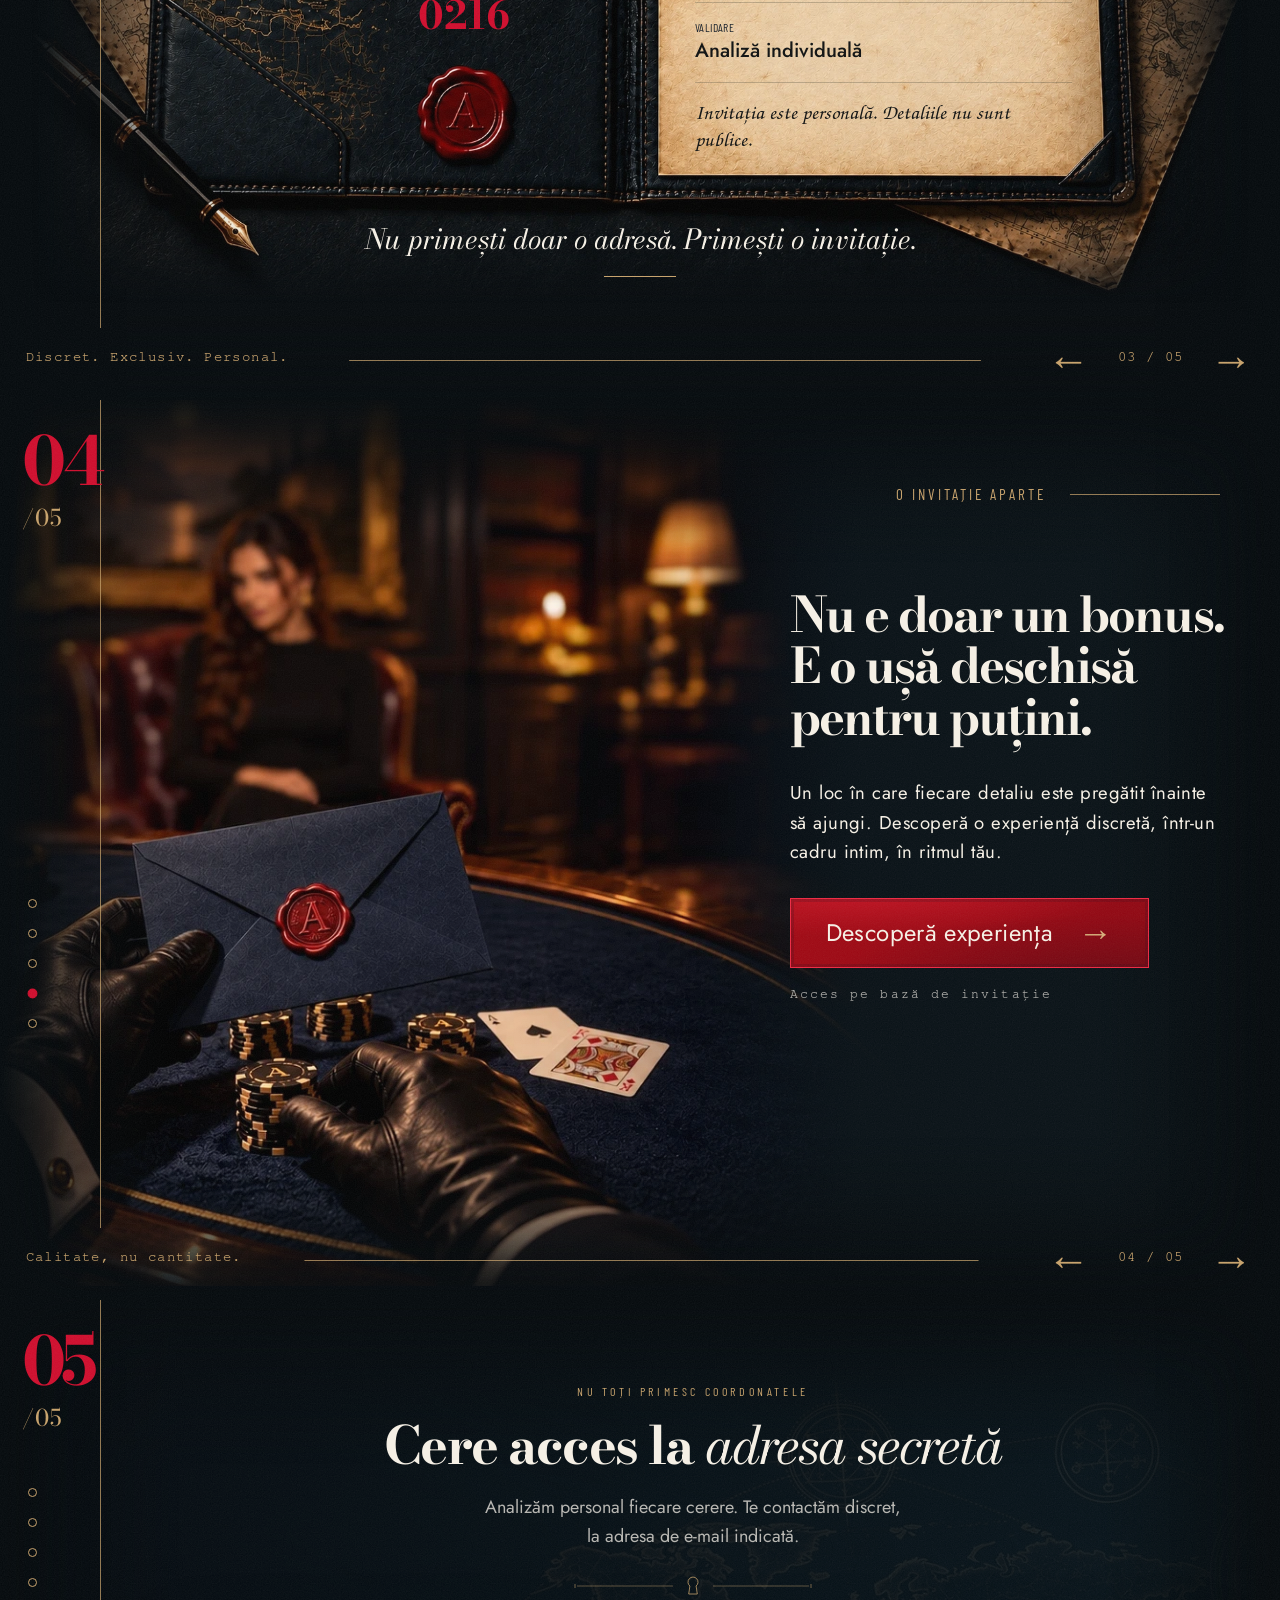
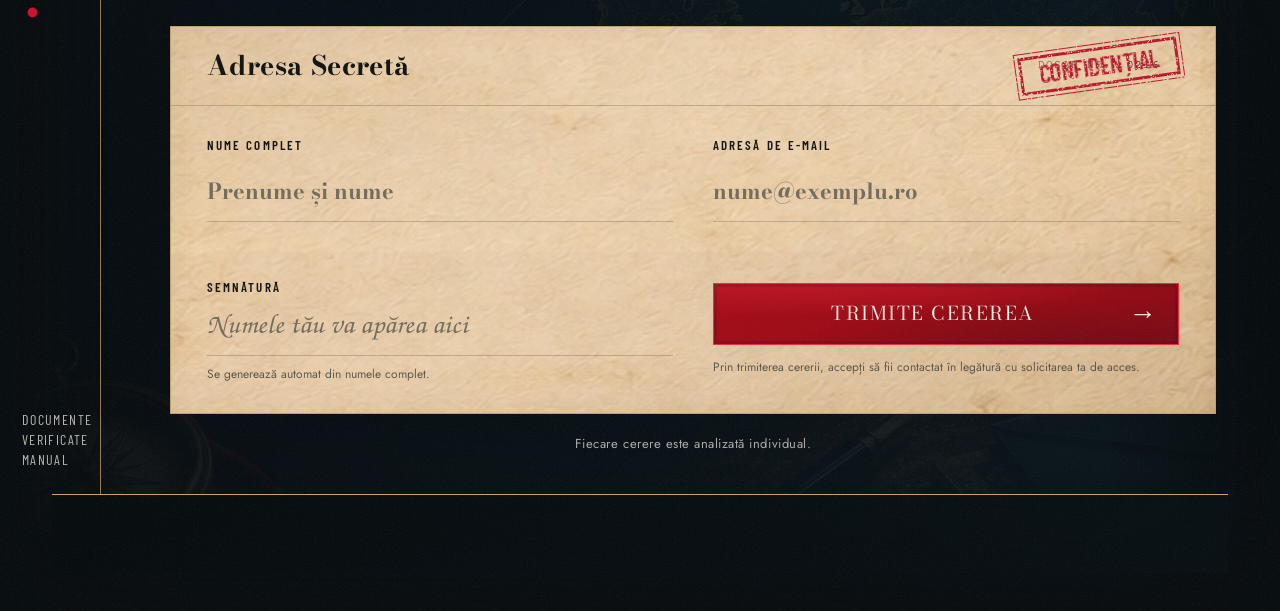
==== commit 7c2fa208: "fix" ====
--- a/index.html
+++ b/index.html
@@ -43,18 +43,18 @@
     />
     <meta
       property="og:image"
-      content="https://adresasecreta.ro/assets/generated/social-preview.jpg"
+      content="https://adresasecreta.ro/assets/og-image.jpg"
     />
     <meta
       property="og:image:secure_url"
-      content="https://adresasecreta.ro/assets/generated/social-preview.jpg"
+      content="https://adresasecreta.ro/assets/og-image.jpg"
     />
     <meta property="og:image:type" content="image/jpeg" />
-    <meta property="og:image:width" content="1672" />
-    <meta property="og:image:height" content="941" />
+    <meta property="og:image:width" content="1200" />
+    <meta property="og:image:height" content="630" />
     <meta
       property="og:image:alt"
-      content="Hartă aurie și invitație cu sigiliu roșu — Adresa Secretă"
+      content="Monograma A și Adresa Secretă, cu o femeie în rochie neagră într-un salon elegant — Nu se caută. Se primește."
     />
 
     <!-- Twitter -->
@@ -69,23 +69,31 @@
     />
     <meta
       name="twitter:image"
-      content="https://adresasecreta.ro/assets/generated/social-preview.jpg"
+      content="https://adresasecreta.ro/assets/og-image.jpg"
     />
     <meta
       name="twitter:image:alt"
-      content="Hartă aurie și invitație cu sigiliu roșu — Adresa Secretă"
+      content="Monograma A și Adresa Secretă, cu o femeie în rochie neagră într-un salon elegant — Nu se caută. Se primește."
     />
 
     <!-- Icons & manifest -->
-    <link rel="icon" href="assets/favicon.svg" type="image/svg+xml" />
+    <link rel="icon" href="favicon.ico" sizes="16x16 32x32 48x48" type="image/x-icon" />
     <link
       rel="icon"
-      href="assets/favicon-32.png"
+      href="assets/favicon-16.png"
+      sizes="16x16"
+      type="image/png"
+    />
+    <link
+      rel="icon"
+      href="assets/favicon-32.png?v=a"
       sizes="32x32"
       type="image/png"
     />
-    <link rel="apple-touch-icon" href="assets/apple-touch-icon.png" />
-    <link rel="manifest" href="site.webmanifest" />
+    <link rel="icon" href="assets/favicon-48.png" sizes="48x48" type="image/png" />
+    <link rel="icon" href="assets/favicon.svg?v=a" sizes="any" type="image/svg+xml" />
+    <link rel="apple-touch-icon" href="assets/apple-touch-icon.png?v=a" sizes="180x180" />
+    <link rel="manifest" href="site.webmanifest?v=a" />
     <meta name="apple-mobile-web-app-title" content="Adresa Secretă" />
     <meta name="mobile-web-app-capable" content="yes" />
     <meta
@@ -132,7 +140,7 @@
               "width": 180,
               "height": 180
             },
-            "image": "https://adresasecreta.ro/assets/generated/social-preview.jpg",
+            "image": "https://adresasecreta.ro/assets/og-image.jpg",
             "contactPoint": {
               "@type": "ContactPoint",
               "contactType": "cereri de acces",
@@ -158,9 +166,9 @@
             "about": { "@id": "https://adresasecreta.ro/#organizatie" },
             "primaryImageOfPage": {
               "@type": "ImageObject",
-              "url": "https://adresasecreta.ro/assets/generated/social-preview.jpg",
-              "width": 1672,
-              "height": 941
+              "url": "https://adresasecreta.ro/assets/og-image.jpg",
+              "width": 1200,
+              "height": 630
             }
           }
         ]
--- a/styles.css
+++ b/styles.css
@@ -617,7 +617,7 @@
   margin-top: 24px;
   width: 35px;
   height: 1px;
-  background: var(--gold);
+  /* background: var(--gold); */
 }
 
 .rail-dots {
